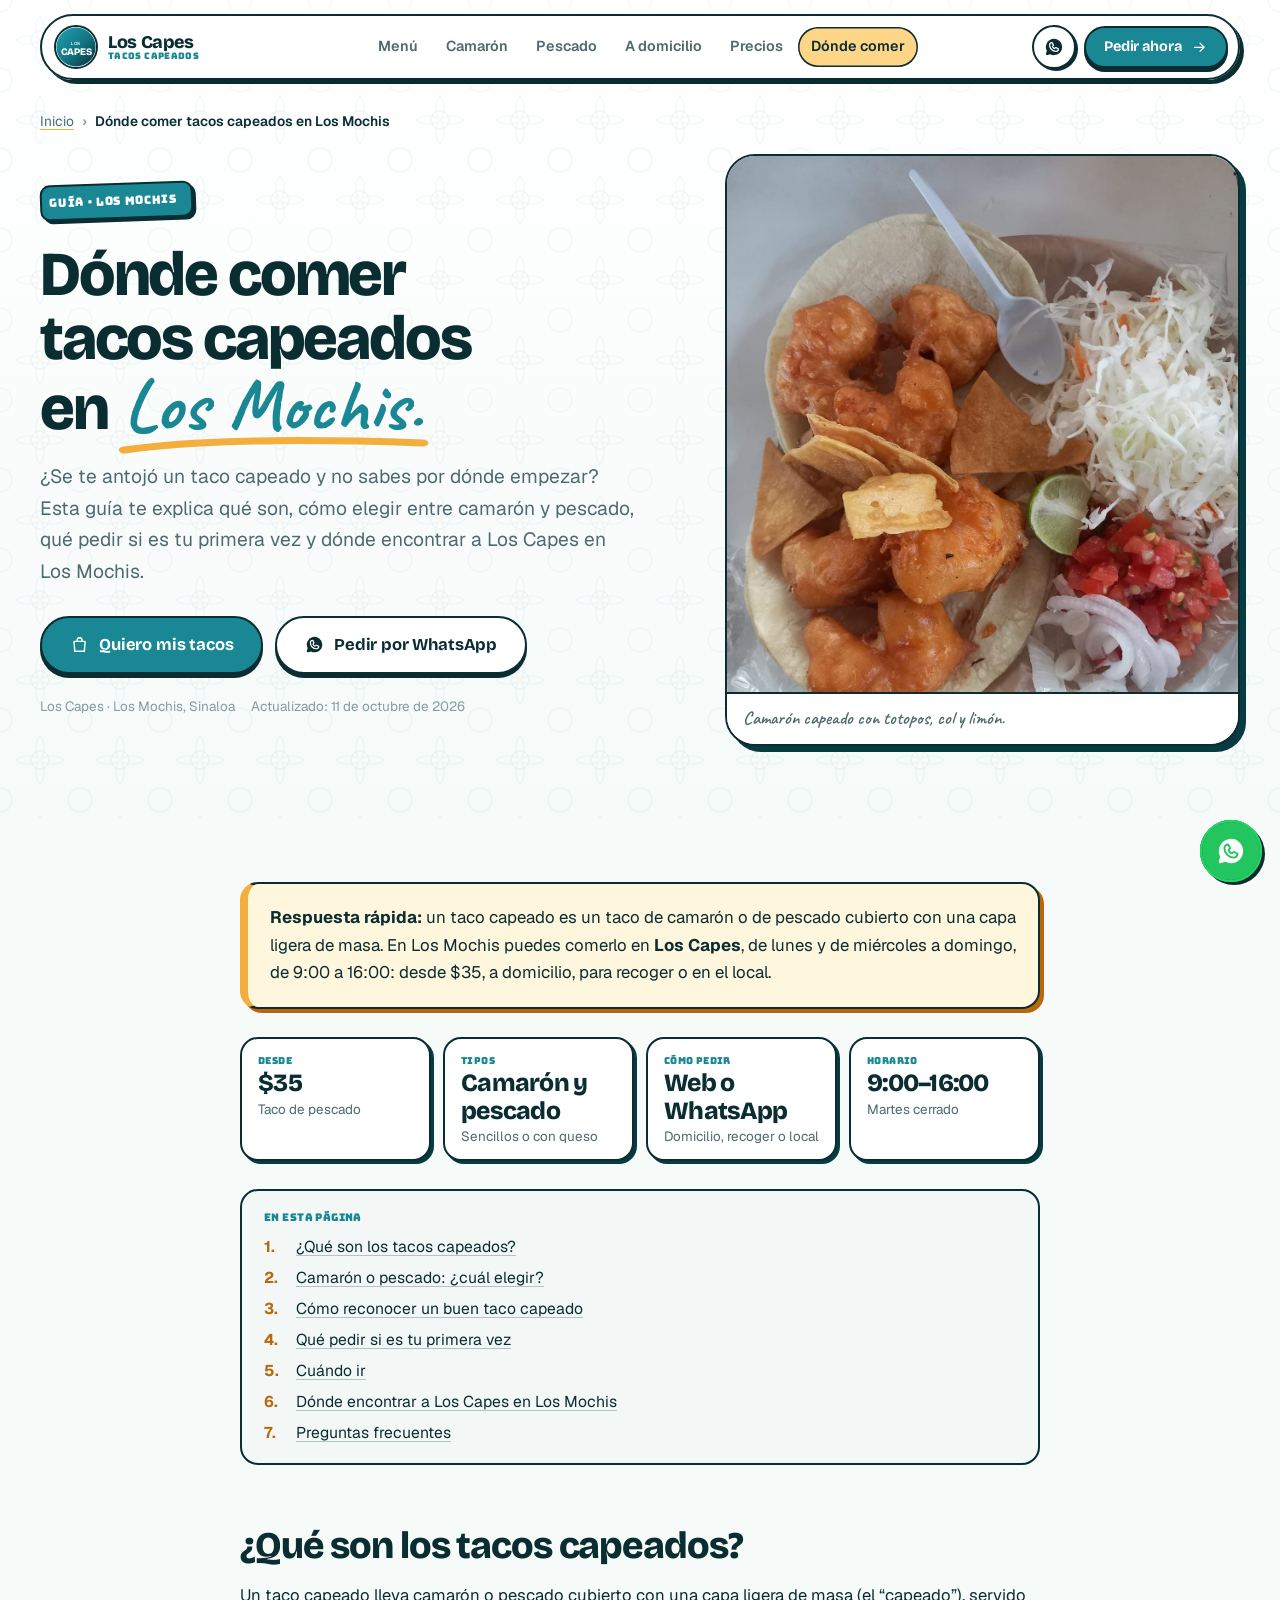
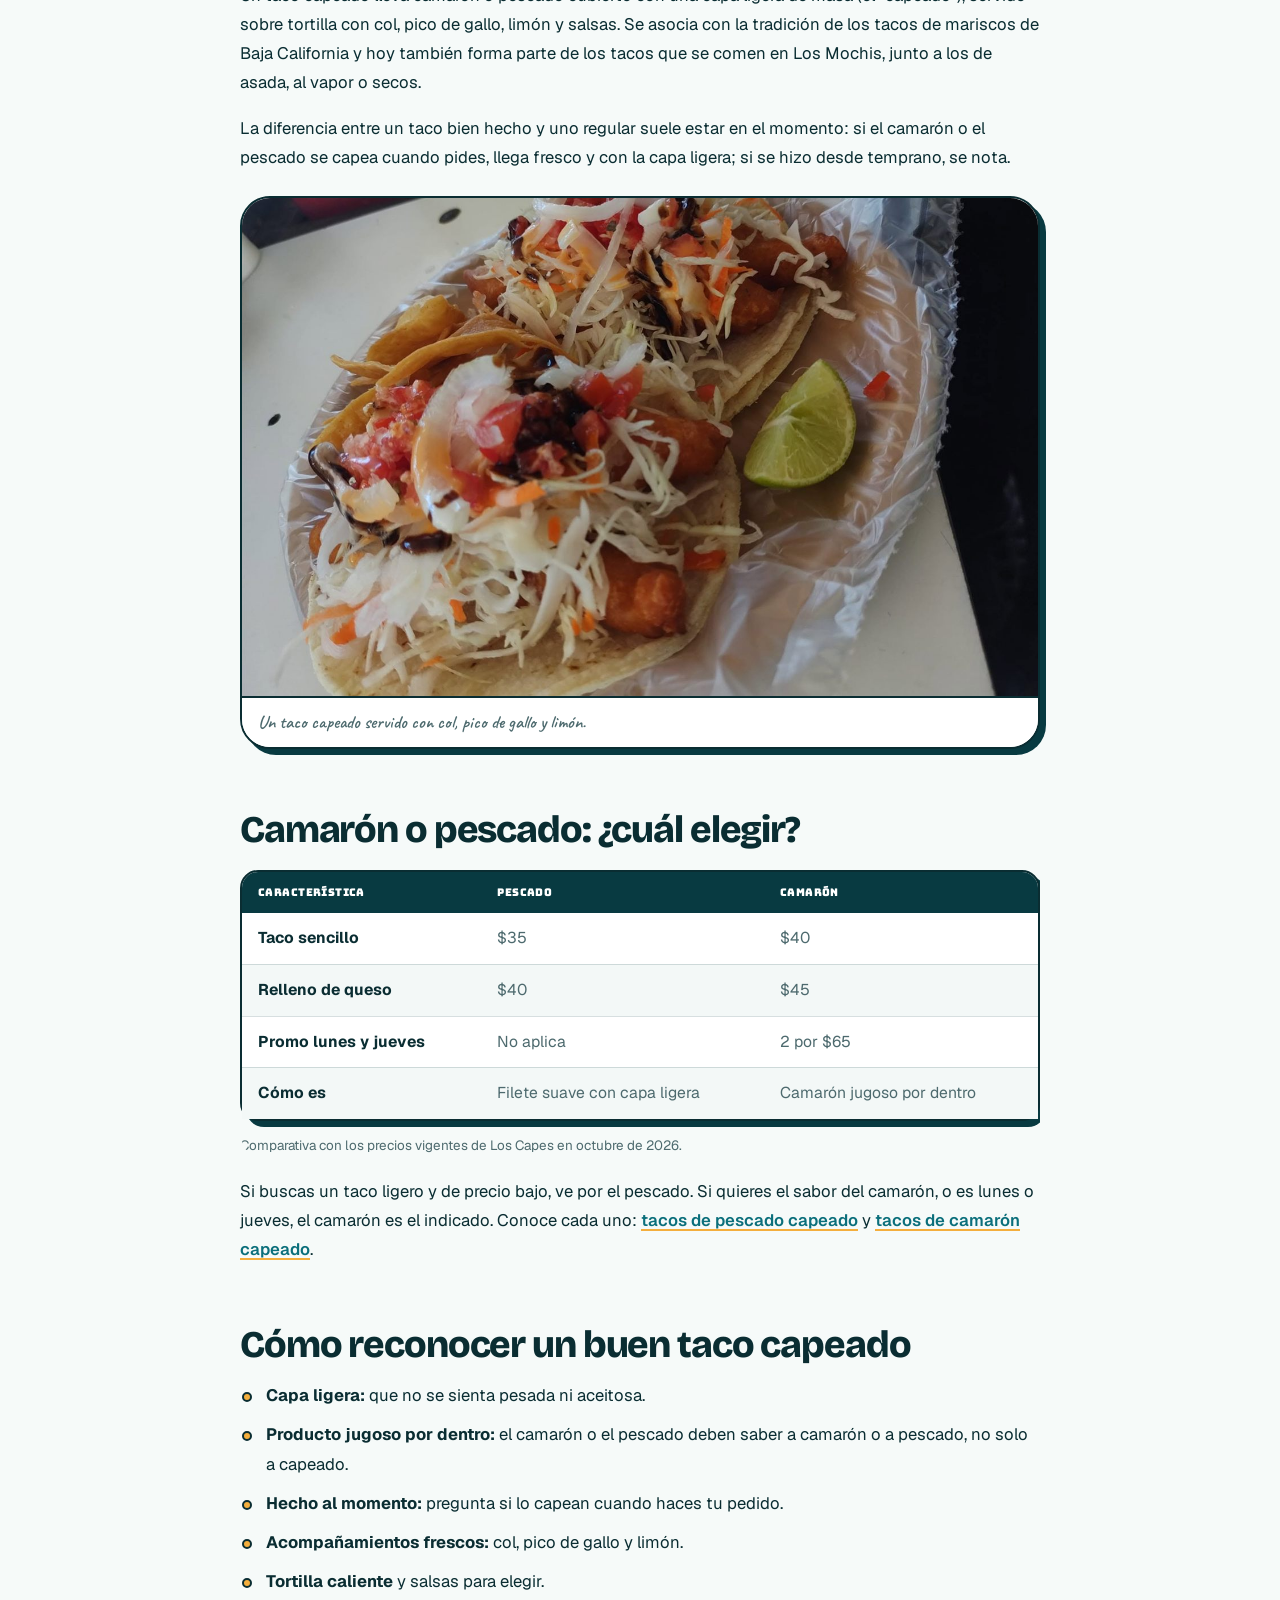
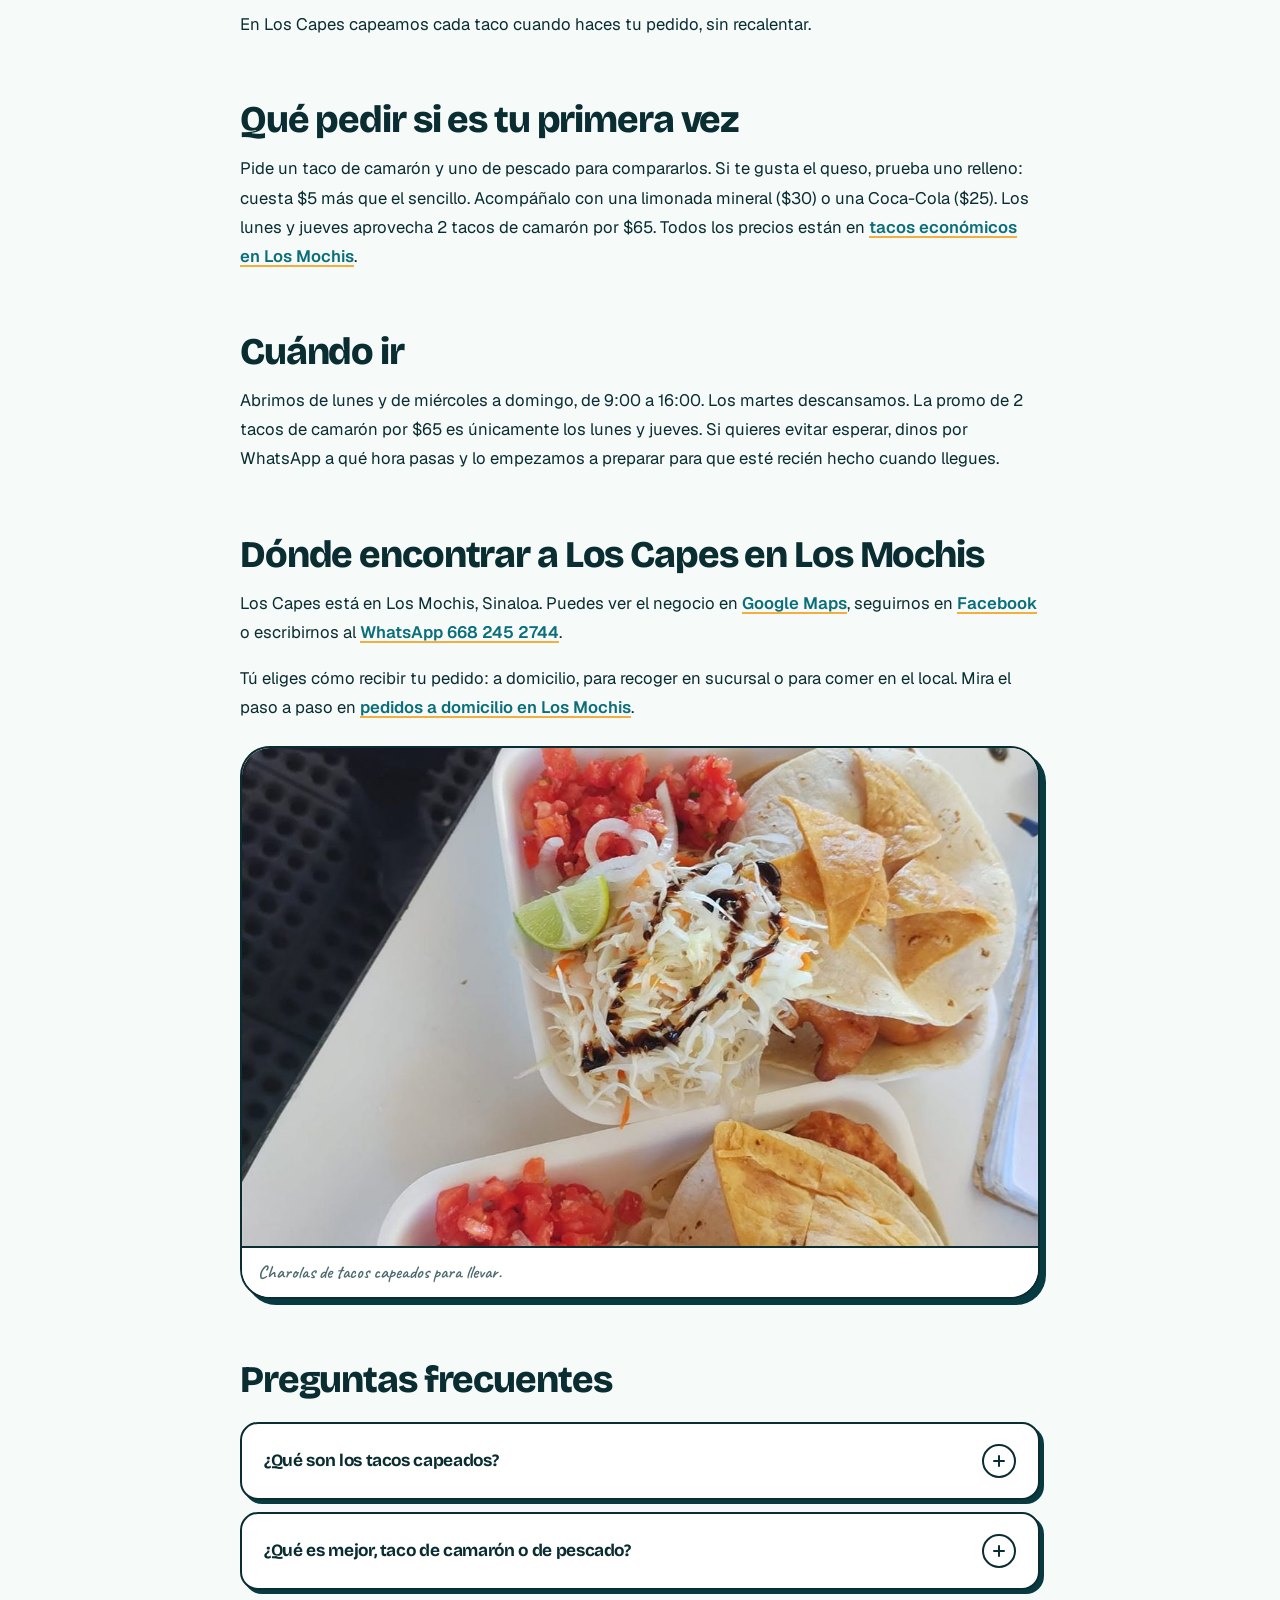
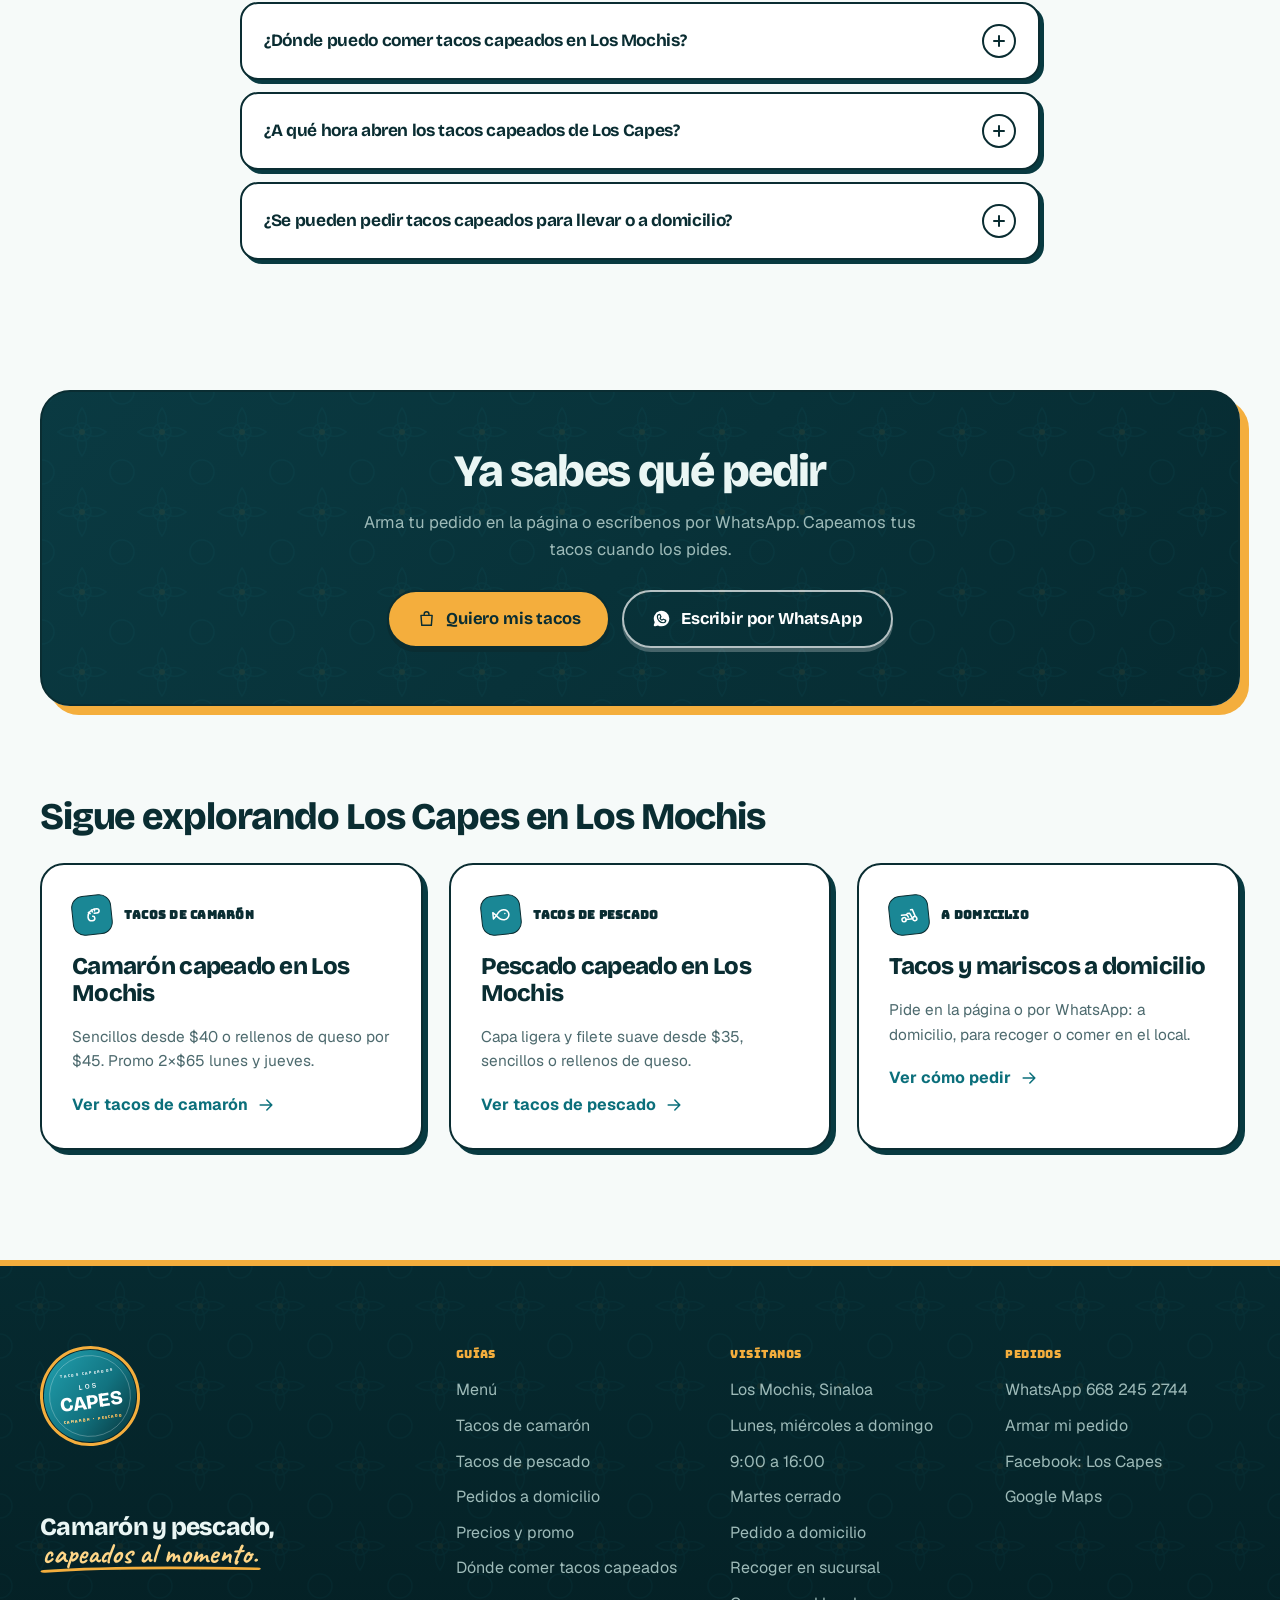
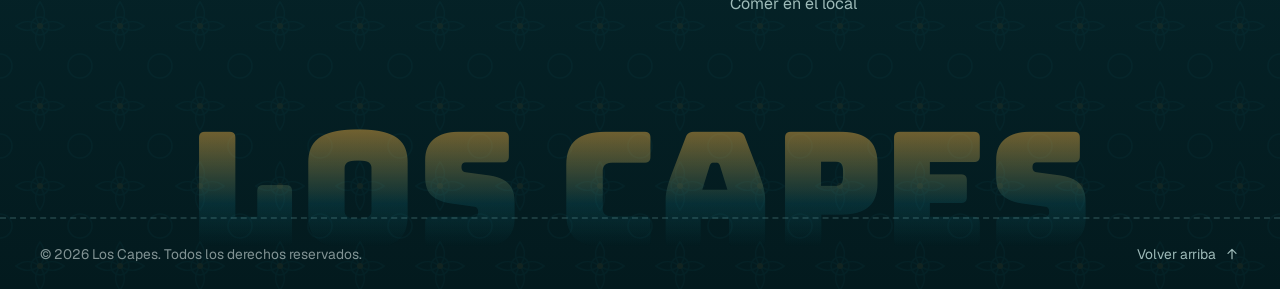
==== donde-comer-tacos-capeados-los-mochis/index.html @ 1fb4825d "paginas nuevas" ====
<!DOCTYPE html>
<html lang="es-MX" class="is-loaded">
<head>
  <meta charset="utf-8">
  <meta name="viewport" content="width=device-width, initial-scale=1, viewport-fit=cover">

  <!-- SEO LOCAL (Los Mochis, Sinaloa). Página de apoyo para posicionamiento indirecto.
       Dominio oficial: https://www.loscapes.com. Si cambia el dominio, actualiza canonical, og:url,
       og:image, el JSON-LD, robots.txt y sitemap.xml. -->
  <title>Dónde Comer Tacos Capeados en Los Mochis | Los Capes</title>
  <meta name="description" content="Guía para comer tacos capeados en Los Mochis: qué son, camarón o pescado, qué pedir, horarios y precios en Los Capes. Pide por WhatsApp o en la página.">
  <meta name="keywords" content="dónde comer tacos capeados en los mochis, qué son los tacos capeados, tacos capeados los mochis, qué comer en los mochis, dónde comer en los mochis, tacos de mariscos los mochis, mariscos los mochis, camarón o pescado tacos, tacos de camarón y pescado, Los Capes">
  <meta name="author" content="Los Capes">
  <meta name="robots" content="index, follow, max-image-preview:large, max-snippet:-1, max-video-preview:-1">
  <link rel="canonical" href="https://www.loscapes.com/donde-comer-tacos-capeados-los-mochis/">
  <link rel="alternate" hreflang="es-MX" href="https://www.loscapes.com/donde-comer-tacos-capeados-los-mochis/">
  <link rel="alternate" hreflang="x-default" href="https://www.loscapes.com/donde-comer-tacos-capeados-los-mochis/">

  <meta name="geo.region" content="MX-SIN">
  <meta name="geo.placename" content="Los Mochis, Sinaloa">

  <meta name="color-scheme" content="light">
  <meta name="theme-color" content="#FFF8EC">

  <meta property="og:type" content="article">
  <meta property="og:locale" content="es_MX">
  <meta property="og:site_name" content="Los Capes">
  <meta property="og:title" content="Dónde Comer Tacos Capeados en Los Mochis | Los Capes">
  <meta property="og:description" content="Guía para comer tacos capeados en Los Mochis: qué son, camarón o pescado, qué pedir, horarios y precios en Los Capes. Pide por WhatsApp o en la página.">
  <meta property="og:url" content="https://www.loscapes.com/donde-comer-tacos-capeados-los-mochis/">
  <meta property="og:image" content="https://www.loscapes.com/img/negocio/og-guia.jpg">
  <meta property="og:image:type" content="image/jpeg">
  <meta property="og:image:width" content="1200">
  <meta property="og:image:height" content="630">
  <meta property="og:image:alt" content="Camarón capeado sobre tortilla con totopos y col: guía de tacos capeados en Los Mochis">
  <meta property="article:published_time" content="2026-10-11">
  <meta property="article:modified_time" content="2026-10-11">
  <meta property="article:author" content="Los Capes">
  <meta name="twitter:card" content="summary_large_image">
  <meta name="twitter:title" content="Dónde Comer Tacos Capeados en Los Mochis | Los Capes">
  <meta name="twitter:description" content="Guía para comer tacos capeados en Los Mochis: qué son, camarón o pescado, qué pedir, horarios y precios en Los Capes. Pide por WhatsApp o en la página.">
  <meta name="twitter:image" content="https://www.loscapes.com/img/negocio/og-guia.jpg">
  <meta name="twitter:image:alt" content="Camarón capeado sobre tortilla con totopos y col: guía de tacos capeados en Los Mochis">

  <link rel="icon" type="image/svg+xml" href="/img/favicon.svg">
  <link rel="icon" type="image/png" sizes="96x96" href="/img/favicon.png">
  <link rel="apple-touch-icon" sizes="180x180" href="/img/apple-touch-icon.png">

  <link rel="preconnect" href="https://fonts.googleapis.com">
  <link rel="preconnect" href="https://fonts.gstatic.com" crossorigin>
  <link rel="preload" as="style" href="https://fonts.googleapis.com/css2?family=Bungee&family=Caveat:wght@600;700&display=swap" onload="this.onload=null;this.rel='stylesheet'">
  <noscript><link rel="stylesheet" href="https://fonts.googleapis.com/css2?family=Bungee&family=Caveat:wght@600;700&display=swap"></noscript>
  <link rel="preload" href="/fonts/bricolage-grotesque-latin.woff2" as="font" type="font/woff2" crossorigin>
  <link rel="preload" href="/fonts/geist-latin.woff2" as="font" type="font/woff2" crossorigin>

  <link rel="stylesheet" href="/css/styles.css">
  <link rel="stylesheet" href="/css/pages.css">
  <script src="/js/pages.js" defer></script>

  <script type="application/ld+json">
  {
    "@context": "https://schema.org",
    "@type": "BreadcrumbList",
    "@id": "https://www.loscapes.com/donde-comer-tacos-capeados-los-mochis/#breadcrumb",
    "itemListElement": [
      {
        "@type": "ListItem",
        "position": 1,
        "name": "Inicio",
        "item": "https://www.loscapes.com/"
      },
      {
        "@type": "ListItem",
        "position": 2,
        "name": "Dónde comer tacos capeados en Los Mochis",
        "item": "https://www.loscapes.com/donde-comer-tacos-capeados-los-mochis/"
      }
    ]
  }
  </script>
  <script type="application/ld+json">
  {
    "@context": "https://schema.org",
    "@type": "BlogPosting",
    "@id": "https://www.loscapes.com/donde-comer-tacos-capeados-los-mochis/#article",
    "mainEntityOfPage": {
      "@type": "WebPage",
      "@id": "https://www.loscapes.com/donde-comer-tacos-capeados-los-mochis/"
    },
    "headline": "Dónde comer tacos capeados en Los Mochis",
    "description": "Guía para comer tacos capeados en Los Mochis: qué son, camarón o pescado, qué pedir, horarios y precios en Los Capes. Pide por WhatsApp o en la página.",
    "image": [
      "https://www.loscapes.com/img/negocio/og-guia.jpg"
    ],
    "datePublished": "2026-10-11",
    "dateModified": "2026-10-11",
    "inLanguage": "es-MX",
    "author": {
      "@type": "Organization",
      "name": "Los Capes",
      "url": "https://www.loscapes.com/"
    },
    "publisher": {
      "@type": "Organization",
      "name": "Los Capes",
      "logo": {
        "@type": "ImageObject",
        "url": "https://www.loscapes.com/img/logo-loscapes-512.png"
      }
    },
    "about": {
      "@id": "https://www.loscapes.com/#restaurant"
    }
  }
  </script>
  <script type="application/ld+json">
  {
    "@context": "https://schema.org",
    "@type": "FAQPage",
    "mainEntity": [
      {
        "@type": "Question",
        "name": "¿Qué son los tacos capeados?",
        "acceptedAnswer": {
          "@type": "Answer",
          "text": "Son tacos de camarón o de pescado cubiertos con una capa ligera de masa, servidos sobre tortilla con col, pico de gallo y limón."
        }
      },
      {
        "@type": "Question",
        "name": "¿Qué es mejor, taco de camarón o de pescado?",
        "acceptedAnswer": {
          "@type": "Answer",
          "text": "Depende del gusto. El de pescado es más económico ($35) y tiene capa ligera; el de camarón ($40) es jugoso por dentro y tiene promo de 2 por $65 los lunes y jueves."
        }
      },
      {
        "@type": "Question",
        "name": "¿Dónde puedo comer tacos capeados en Los Mochis?",
        "acceptedAnswer": {
          "@type": "Answer",
          "text": "En Los Capes, en Los Mochis, Sinaloa. Puedes pedir a domicilio, recoger en sucursal o comer en el local."
        }
      },
      {
        "@type": "Question",
        "name": "¿A qué hora abren los tacos capeados de Los Capes?",
        "acceptedAnswer": {
          "@type": "Answer",
          "text": "Abrimos de lunes y de miércoles a domingo, de 9:00 a 16:00. Los martes cerramos."
        }
      },
      {
        "@type": "Question",
        "name": "¿Se pueden pedir tacos capeados para llevar o a domicilio?",
        "acceptedAnswer": {
          "@type": "Answer",
          "text": "Sí. Al hacer tu pedido eliges domicilio, recoger en sucursal o comer en el local. Para domicilio te confirmamos por WhatsApp el costo de envío y el tiempo de entrega."
        }
      }
    ]
  }
  </script>
</head>
<body id="top" class="page">
  <!-- Sprite: logotipo e iconos usados en esta página -->
  <svg xmlns="http://www.w3.org/2000/svg" width="0" height="0" style="position:absolute" aria-hidden="true" focusable="false">
    <defs>
      <linearGradient id="g-brand" x1="0" y1="0" x2="1" y2="1">
        <stop offset="0" stop-color="#22A3B2"/>
        <stop offset=".55" stop-color="#127380"/>
        <stop offset="1" stop-color="#062F35"/>
      </linearGradient>
      <linearGradient id="g-gold" x1="0" y1="0" x2="1" y2="1">
        <stop offset="0" stop-color="#FFE3A3"/>
        <stop offset="1" stop-color="#F0A93A"/>
      </linearGradient>
    </defs>
    <symbol id="logo-mono" viewBox="0 0 200 200">
      <circle cx="100" cy="100" r="98" fill="url(#g-brand)"/>
      <text x="100" y="90" text-anchor="middle" style="font-family:'Bricolage Grotesque',sans-serif" font-weight="600" font-size="24" letter-spacing="4" fill="#fff" fill-opacity=".9">LOS</text>
      <text x="100" y="140" text-anchor="middle" style="font-family:'Bricolage Grotesque',sans-serif" font-weight="800" font-size="50" letter-spacing="-1" fill="#fff">CAPES</text>
    </symbol>
    <symbol id="logo-badge" viewBox="0 0 200 200">
      <circle cx="100" cy="100" r="98" fill="url(#g-brand)"/>
      <circle cx="100" cy="100" r="86" fill="none" stroke="#fff" stroke-opacity=".35" stroke-width="1.5"/>
      <text x="100" y="54" text-anchor="middle" style="font-family:Bungee,sans-serif" font-weight="500" font-size="8" letter-spacing="3" fill="#fff" fill-opacity=".75">TACOS CAPEADOS</text>
      <text x="100" y="84" text-anchor="middle" style="font-family:'Bricolage Grotesque',sans-serif" font-weight="600" font-size="15" letter-spacing="4" fill="#fff" fill-opacity=".92">LOS</text>
      <text x="100" y="126" text-anchor="middle" style="font-family:'Bricolage Grotesque',sans-serif" font-weight="800" font-size="42" letter-spacing="-.5" fill="#fff">CAPES</text>
      <text x="100" y="152" text-anchor="middle" style="font-family:Bungee,sans-serif" font-weight="500" font-size="8" letter-spacing="2.4" fill="url(#g-gold)">CAMARÓN · PESCADO</text>
    </symbol>
    <symbol id="i-whatsapp" viewBox="0 0 256 256"><path fill="currentColor" stroke="none" d="M152.58,145.23l23,11.48A24,24,0,0,1,152,176a72.08,72.08,0,0,1-72-72A24,24,0,0,1,99.29,80.46l11.48,23L101,118a8,8,0,0,0-.73,7.51,56.47,56.47,0,0,0,30.15,30.15A8,8,0,0,0,138,155ZM232,128A104,104,0,0,1,79.12,219.82L45.07,231.17a16,16,0,0,1-20.24-20.24l11.35-34.05A104,104,0,1,1,232,128Zm-40,24a8,8,0,0,0-4.42-7.16l-32-16a8,8,0,0,0-8,.5l-14.69,9.8a40.55,40.55,0,0,1-16-16l9.8-14.69a8,8,0,0,0,.5-8l-16-32A8,8,0,0,0,104,64a40,40,0,0,0-40,40,88.1,88.1,0,0,0,88,88A40,40,0,0,0,192,152Z"/></symbol>
    <symbol id="i-arrow-right" viewBox="0 0 24 24"><path d="M5 12h14M13 6l6 6-6 6"/></symbol>
    <symbol id="i-bag" viewBox="0 0 24 24"><path d="M5 8h14l-1 12.5H6L5 8Z"/><path d="M9 8V6.5a3 3 0 0 1 6 0V8"/></symbol>
    <symbol id="i-shrimp" viewBox="0 0 24 24"><path d="M18 5C11.5 5 7 8.6 7 14c0 3 2 5 4.6 5 2 0 3.4-1.3 3.4-3 0-1.4-1-2.4-2.4-2.4"/><path d="M18 5c1.7 0 3 1.1 3 2.6S19.7 10.2 18 10.2h-3.2"/><path d="M10 10.2 8 8.4M12.8 8.4l-.9-2.4M15.6 7.4l-.2-2.4"/></symbol>
    <symbol id="i-fish" viewBox="0 0 24 24"><path d="M6.5 12c2.5-4 6-6 9-6 3.5 0 6 3 6 6s-2.5 6-6 6c-3 0-6.5-2-9-6Zm0 0L2.5 8.2v7.6L6.5 12Z"/><path d="M16.8 10.6h.01"/></symbol>
    <symbol id="i-moto" viewBox="0 0 24 24"><circle cx="5.5" cy="17" r="2.5"/><circle cx="18.5" cy="17" r="2.5"/><path d="M8 17h8l-3-7h-3"/><path d="M14.5 6h2.2l2.6 8.4"/><path d="M3 11.5h6.5l1.5 3"/></symbol>
    <symbol id="i-arrow-up" viewBox="0 0 24 24"><path d="M12 19V5M6 11l6-6 6 6"/></symbol>
  </svg>

  <a class="skip" href="#contenido">Saltar al contenido</a>

  <header class="header pg-header is-scrolled" id="header">
    <div class="header__bar">
      <button class="burger" id="burger" type="button" aria-expanded="false" aria-controls="mobile-menu" aria-label="Abrir menú">
        <span></span><span></span>
      </button>

      <a class="brand" href="/" aria-label="Los Capes, ir al inicio">
        <svg class="brand__mark" aria-hidden="true" focusable="false"><use href="#logo-mono"/></svg>
        <span class="brand__text">
          <span class="brand__name">Los Capes</span>
          <span class="brand__tag">Tacos capeados</span>
        </span>
      </a>

      <nav class="nav" aria-label="Principal">
        <ul class="nav__list">
            <li><a class="nav__link" href="/#menu">Menú</a></li>
            <li><a class="nav__link" href="/tacos-de-camaron-los-mochis/">Camarón</a></li>
            <li><a class="nav__link" href="/tacos-de-pescado-los-mochis/">Pescado</a></li>
            <li><a class="nav__link" href="/pedidos-a-domicilio-los-mochis/">A domicilio</a></li>
            <li><a class="nav__link" href="/tacos-economicos-los-mochis/">Precios</a></li>
            <li><a class="nav__link" aria-current="page" href="/donde-comer-tacos-capeados-los-mochis/">Dónde comer</a></li>
        </ul>
      </nav>

      <div class="header__actions">
        <a class="cart-btn" href="https://wa.me/526682452744?text=Hola%20Los%20Capes%2C%20quiero%20hacer%20un%20pedido." target="_blank" rel="noopener noreferrer" aria-label="Pedir por WhatsApp"><svg class="i" aria-hidden="true" focusable="false"><use href="#i-whatsapp"/></svg></a>
        <a class="btn btn--primary btn--sm header__cta" href="/#menu">
          <span class="btn__label">Pedir ahora</span>
          <svg class="i" aria-hidden="true" focusable="false"><use href="#i-arrow-right"/></svg>
        </a>
      </div>
    </div>
  </header>

  <div class="mobile-menu" id="mobile-menu" inert>
    <div class="mobile-menu__bg" aria-hidden="true"></div>
    <nav class="mobile-menu__nav" aria-label="Menú móvil">
      <ol class="mobile-menu__list">
        <li><a href="/#menu"><span class="mobile-menu__num">01</span>Menú</a></li>
        <li><a href="/tacos-de-camaron-los-mochis/"><span class="mobile-menu__num">02</span>Tacos de camarón</a></li>
        <li><a href="/tacos-de-pescado-los-mochis/"><span class="mobile-menu__num">03</span>Tacos de pescado</a></li>
        <li><a href="/pedidos-a-domicilio-los-mochis/"><span class="mobile-menu__num">04</span>A domicilio</a></li>
        <li><a href="/tacos-economicos-los-mochis/"><span class="mobile-menu__num">05</span>Precios y promo</a></li>
        <li><a href="/donde-comer-tacos-capeados-los-mochis/"><span class="mobile-menu__num">06</span>Dónde comer</a></li>
      </ol>
    </nav>
    <div class="mobile-menu__foot">
      <a class="btn btn--primary btn--block" href="/#menu">
        <svg class="i" aria-hidden="true" focusable="false"><use href="#i-bag"/></svg>
        <span class="btn__label">Quiero hacer mi pedido</span>
      </a>
    </div>
  </div>

  <main id="contenido">
    <article>
      <header class="pg-hero">
        <div class="container">
          <nav class="crumbs" aria-label="Ruta de navegación">
            <ol>
              <li><a href="/">Inicio</a></li>
              <li aria-current="page">Dónde comer tacos capeados en Los Mochis</li>
            </ol>
          </nav>

          <div class="pg-hero__grid">
            <div class="pg-hero__copy">
              <p class="eyebrow">Guía · Los Mochis</p>
              <h1 class="sec-title pg-title">Dónde comer tacos capeados en <em>Los Mochis.</em></h1>
              <p class="pg-lead">¿Se te antojó un taco capeado y no sabes por dónde empezar? Esta guía te explica qué son, cómo elegir entre camarón y pescado, qué pedir si es tu primera vez y dónde encontrar a Los Capes en Los Mochis.</p>
              <div class="pg-actions">
                <a class="btn btn--primary btn--lg" href="/#menu">
                  <svg class="i" aria-hidden="true" focusable="false"><use href="#i-bag"/></svg>
                  <span class="btn__label">Quiero mis tacos</span>
                </a>
                <a class="btn btn--glass btn--lg" href="https://wa.me/526682452744?text=Hola%20Los%20Capes%2C%20quiero%20hacer%20un%20pedido." target="_blank" rel="noopener noreferrer">
                  <svg class="i" aria-hidden="true" focusable="false"><use href="#i-whatsapp"/></svg>
                  <span class="btn__label">Pedir por WhatsApp</span>
                </a>
              </div>
              <p class="pg-meta"><span>Los Capes · Los Mochis, Sinaloa</span><span>Actualizado: <time datetime="2026-10-11">11 de octubre de 2026</time></span></p>
            </div>

            <figure class="pg-figure">
              <img src="/img/negocio/camaron-plato.jpg" width="1200" height="1398" fetchpriority="high" decoding="async" alt="Camarón capeado sobre tortilla con totopos, col, pico de gallo y limón: tacos capeados en Los Mochis">
              <figcaption>Camarón capeado con totopos, col y limón.</figcaption>
            </figure>
          </div>
        </div>
      </header>

      <div class="pg-body">
        <div class="container">
          <div class="pg-wrap">
            <aside class="pg-answer" aria-label="Respuesta rápida">
              <p><strong>Respuesta rápida:</strong> un taco capeado es un taco de camarón o de pescado cubierto con una capa ligera de masa. En Los Mochis puedes comerlo en <strong>Los Capes</strong>, de lunes y de miércoles a domingo, de 9:00 a 16:00: desde $35, a domicilio, para recoger o en el local.</p>
            </aside>

            <ul class="facts">
              <li class="fact"><span class="fact__k">Desde</span><strong class="fact__v">$35</strong><span class="fact__s">Taco de pescado</span></li>
              <li class="fact"><span class="fact__k">Tipos</span><strong class="fact__v">Camarón y pescado</strong><span class="fact__s">Sencillos o con queso</span></li>
              <li class="fact"><span class="fact__k">Cómo pedir</span><strong class="fact__v">Web o WhatsApp</strong><span class="fact__s">Domicilio, recoger o local</span></li>
              <li class="fact"><span class="fact__k">Horario</span><strong class="fact__v">9:00–16:00</strong><span class="fact__s">Martes cerrado</span></li>
            </ul>

            <nav class="toc" aria-label="En esta página">
              <p class="toc__title">En esta página</p>
              <ol>
                <li><a href="#que-son">¿Qué son los tacos capeados?</a></li>
                <li><a href="#camaron-o-pescado">Camarón o pescado: ¿cuál elegir?</a></li>
                <li><a href="#que-buscar">Cómo reconocer un buen taco capeado</a></li>
                <li><a href="#primera-vez">Qué pedir si es tu primera vez</a></li>
                <li><a href="#cuando-ir">Cuándo ir</a></li>
                <li><a href="#donde">Dónde encontrar a Los Capes en Los Mochis</a></li>
                <li><a href="#preguntas">Preguntas frecuentes</a></li>
              </ol>
            </nav>

            <div class="prose">
              <section id="que-son">
      <h2>¿Qué son los tacos capeados?</h2>
      <p>Un taco capeado lleva camarón o pescado cubierto con una capa ligera de masa (el “capeado”), servido sobre tortilla con col, pico de gallo, limón y salsas. Se asocia con la tradición de los tacos de mariscos de Baja California y hoy también forma parte de los tacos que se comen en Los Mochis, junto a los de asada, al vapor o secos.</p>
      <p>La diferencia entre un taco bien hecho y uno regular suele estar en el momento: si el camarón o el pescado se capea cuando pides, llega fresco y con la capa ligera; si se hizo desde temprano, se nota.</p>
      <figure class="pg-figure">
        <img src="/img/negocio/tacos-pescado.jpg" width="1400" height="1024" loading="lazy" decoding="async" alt="Dos tacos de pescado capeado con col, pico de gallo, aderezo y limón: así se ve un taco capeado en Los Mochis">
        <figcaption>Un taco capeado servido con col, pico de gallo y limón.</figcaption>
      </figure>
    </section>

    <section id="camaron-o-pescado">
      <h2>Camarón o pescado: ¿cuál elegir?</h2>
      <div class="table-wrap">
        <table class="pg-table">
          <caption>Comparativa con los precios vigentes de Los Capes en octubre de 2026.</caption>
          <thead><tr><th scope="col">Característica</th><th scope="col">Pescado</th><th scope="col">Camarón</th></tr></thead>
          <tbody>
          <tr><th scope="row">Taco sencillo</th><td>$35</td><td>$40</td></tr>
          <tr><th scope="row">Relleno de queso</th><td>$40</td><td>$45</td></tr>
          <tr><th scope="row">Promo lunes y jueves</th><td>No aplica</td><td>2 por $65</td></tr>
          <tr><th scope="row">Cómo es</th><td>Filete suave con capa ligera</td><td>Camarón jugoso por dentro</td></tr>
          </tbody>
        </table>
      </div>
      <p>Si buscas un taco ligero y de precio bajo, ve por el pescado. Si quieres el sabor del camarón, o es lunes o jueves, el camarón es el indicado. Conoce cada uno: <a href="/tacos-de-pescado-los-mochis/">tacos de pescado capeado</a> y <a href="/tacos-de-camaron-los-mochis/">tacos de camarón capeado</a>.</p>
    </section>

    <section id="que-buscar">
      <h2>Cómo reconocer un buen taco capeado</h2>
      <ul class="checks">
        <li><strong>Capa ligera:</strong> que no se sienta pesada ni aceitosa.</li>
        <li><strong>Producto jugoso por dentro:</strong> el camarón o el pescado deben saber a camarón o a pescado, no solo a capeado.</li>
        <li><strong>Hecho al momento:</strong> pregunta si lo capean cuando haces tu pedido.</li>
        <li><strong>Acompañamientos frescos:</strong> col, pico de gallo y limón.</li>
        <li><strong>Tortilla caliente</strong> y salsas para elegir.</li>
      </ul>
      <p>En Los Capes capeamos cada taco cuando haces tu pedido, sin recalentar.</p>
    </section>

    <section id="primera-vez">
      <h2>Qué pedir si es tu primera vez</h2>
      <p>Pide un taco de camarón y uno de pescado para compararlos. Si te gusta el queso, prueba uno relleno: cuesta $5 más que el sencillo. Acompáñalo con una limonada mineral ($30) o una Coca-Cola ($25). Los lunes y jueves aprovecha 2 tacos de camarón por $65. Todos los precios están en <a href="/tacos-economicos-los-mochis/">tacos económicos en Los Mochis</a>.</p>
    </section>

    <section id="cuando-ir">
      <h2>Cuándo ir</h2>
      <p>Abrimos de lunes y de miércoles a domingo, de 9:00 a 16:00. Los martes descansamos. La promo de 2 tacos de camarón por $65 es únicamente los lunes y jueves. Si quieres evitar esperar, dinos por WhatsApp a qué hora pasas y lo empezamos a preparar para que esté recién hecho cuando llegues.</p>
    </section>

    <section id="donde">
      <h2>Dónde encontrar a Los Capes en Los Mochis</h2>
      <p>Los Capes está en Los Mochis, Sinaloa. Puedes ver el negocio en <a href="https://maps.app.goo.gl/PNVK8VNBF23V8NiV8" target="_blank" rel="noopener noreferrer">Google Maps</a>, seguirnos en <a href="https://www.facebook.com/p/los-capes-61551611623002/" target="_blank" rel="noopener noreferrer">Facebook</a> o escribirnos al <a href="https://wa.me/526682452744?text=Hola%20Los%20Capes%2C%20quiero%20hacer%20un%20pedido." target="_blank" rel="noopener noreferrer">WhatsApp 668 245 2744</a>.</p>
      <p>Tú eliges cómo recibir tu pedido: a domicilio, para recoger en sucursal o para comer en el local. Mira el paso a paso en <a href="/pedidos-a-domicilio-los-mochis/">pedidos a domicilio en Los Mochis</a>.</p>
      <figure class="pg-figure">
        <img src="/img/negocio/charolas-para-llevar.jpg" width="1085" height="1600" loading="lazy" decoding="async" alt="Tres charolas de tacos capeados con col, pico de gallo y limón, listas para llevar en Los Mochis">
        <figcaption>Charolas de tacos capeados para llevar.</figcaption>
      </figure>
    </section>

              <section id="preguntas">
                <h2>Preguntas frecuentes</h2>
                <div class="faq__list">
                  <details class="faq__item" name="faq">
                    <summary><span>¿Qué son los tacos capeados?</span><span class="faq__icon" aria-hidden="true"></span></summary>
                    <div class="faq__answer"><p>Son tacos de camarón o de pescado cubiertos con una capa ligera de masa, servidos sobre tortilla con col, pico de gallo y limón.</p></div>
                  </details>
                  <details class="faq__item" name="faq">
                    <summary><span>¿Qué es mejor, taco de camarón o de pescado?</span><span class="faq__icon" aria-hidden="true"></span></summary>
                    <div class="faq__answer"><p>Depende del gusto. El de pescado es más económico ($35) y tiene capa ligera; el de camarón ($40) es jugoso por dentro y tiene promo de 2 por $65 los lunes y jueves.</p></div>
                  </details>
                  <details class="faq__item" name="faq">
                    <summary><span>¿Dónde puedo comer tacos capeados en Los Mochis?</span><span class="faq__icon" aria-hidden="true"></span></summary>
                    <div class="faq__answer"><p>En Los Capes, en Los Mochis, Sinaloa. Puedes pedir a domicilio, recoger en sucursal o comer en el local.</p></div>
                  </details>
                  <details class="faq__item" name="faq">
                    <summary><span>¿A qué hora abren los tacos capeados de Los Capes?</span><span class="faq__icon" aria-hidden="true"></span></summary>
                    <div class="faq__answer"><p>Abrimos de lunes y de miércoles a domingo, de 9:00 a 16:00. Los martes cerramos.</p></div>
                  </details>
                  <details class="faq__item" name="faq">
                    <summary><span>¿Se pueden pedir tacos capeados para llevar o a domicilio?</span><span class="faq__icon" aria-hidden="true"></span></summary>
                    <div class="faq__answer"><p>Sí. Al hacer tu pedido eliges domicilio, recoger en sucursal o comer en el local. Para domicilio te confirmamos por WhatsApp el costo de envío y el tiempo de entrega.</p></div>
                  </details>
                </div>
              </section>
            </div>
          </div>
        </div>
      </div>

      <section class="pg-cta" aria-labelledby="cta-title">
        <div class="container">
          <div class="pg-cta__box">
            <h2 class="pg-cta__title" id="cta-title">Ya sabes qué pedir</h2>
            <p class="pg-cta__text">Arma tu pedido en la página o escríbenos por WhatsApp. Capeamos tus tacos cuando los pides.</p>
            <div class="pg-actions pg-actions--center">
              <a class="btn btn--gold btn--lg" href="/#menu">
                <svg class="i" aria-hidden="true" focusable="false"><use href="#i-bag"/></svg>
                <span class="btn__label">Quiero mis tacos</span>
              </a>
              <a class="btn btn--outline-light btn--lg" href="https://wa.me/526682452744?text=Hola%20Los%20Capes%2C%20quiero%20hacer%20un%20pedido." target="_blank" rel="noopener noreferrer">
                <svg class="i" aria-hidden="true" focusable="false"><use href="#i-whatsapp"/></svg>
                <span class="btn__label">Escribir por WhatsApp</span>
              </a>
            </div>
          </div>
        </div>
      </section>

      <section class="pg-related" aria-labelledby="related-title">
        <div class="container">
          <h2 class="pg-related__title" id="related-title">Sigue explorando Los Capes en Los Mochis</h2>
          <div class="service-grid">
            <article class="cell">
              <div class="cell__head">
                <span class="cell__icon"><svg class="i" aria-hidden="true" focusable="false"><use href="#i-shrimp"/></svg></span>
                <h3 class="cell__label">Tacos de camarón</h3>
              </div>
              <p class="cell__title">Camarón capeado en Los Mochis</p>
              <p class="cell__note">Sencillos desde $40 o rellenos de queso por $45. Promo 2×$65 lunes y jueves.</p>
              <a class="link-arrow" href="/tacos-de-camaron-los-mochis/">Ver tacos de camarón <svg class="i" aria-hidden="true" focusable="false"><use href="#i-arrow-right"/></svg></a>
            </article>
            <article class="cell">
              <div class="cell__head">
                <span class="cell__icon"><svg class="i" aria-hidden="true" focusable="false"><use href="#i-fish"/></svg></span>
                <h3 class="cell__label">Tacos de pescado</h3>
              </div>
              <p class="cell__title">Pescado capeado en Los Mochis</p>
              <p class="cell__note">Capa ligera y filete suave desde $35, sencillos o rellenos de queso.</p>
              <a class="link-arrow" href="/tacos-de-pescado-los-mochis/">Ver tacos de pescado <svg class="i" aria-hidden="true" focusable="false"><use href="#i-arrow-right"/></svg></a>
            </article>
            <article class="cell">
              <div class="cell__head">
                <span class="cell__icon"><svg class="i" aria-hidden="true" focusable="false"><use href="#i-moto"/></svg></span>
                <h3 class="cell__label">A domicilio</h3>
              </div>
              <p class="cell__title">Tacos y mariscos a domicilio</p>
              <p class="cell__note">Pide en la página o por WhatsApp: a domicilio, para recoger o comer en el local.</p>
              <a class="link-arrow" href="/pedidos-a-domicilio-los-mochis/">Ver cómo pedir <svg class="i" aria-hidden="true" focusable="false"><use href="#i-arrow-right"/></svg></a>
            </article>
          </div>
        </div>
      </section>
    </article>
  </main>

  <footer class="footer">
    <div class="container footer__grid">
      <div class="footer__brand">
        <svg class="footer__badge" aria-hidden="true" focusable="false"><use href="#logo-badge"/></svg>
        <p class="footer__tag">Camarón y pescado,<br><em>capeados al momento.</em></p>
      </div>

      <nav class="footer__col" aria-label="Guías de Los Capes">
        <p class="footer__title">Guías</p>
        <ul>
          <li><a href="/#menu">Menú</a></li>
          <li><a href="/tacos-de-camaron-los-mochis/">Tacos de camarón</a></li>
          <li><a href="/tacos-de-pescado-los-mochis/">Tacos de pescado</a></li>
          <li><a href="/pedidos-a-domicilio-los-mochis/">Pedidos a domicilio</a></li>
          <li><a href="/tacos-economicos-los-mochis/">Precios y promo</a></li>
          <li><a href="/donde-comer-tacos-capeados-los-mochis/">Dónde comer tacos capeados</a></li>
        </ul>
      </nav>

      <div class="footer__col">
        <p class="footer__title">Visítanos</p>
        <ul>
          <li>Los Mochis, Sinaloa</li>
          <li>Lunes, miércoles a domingo</li>
          <li>9:00 a 16:00</li>
          <li>Martes cerrado</li>
          <li>Pedido a domicilio</li><li>Recoger en sucursal</li><li>Comer en el local</li>
        </ul>
      </div>

      <div class="footer__col">
        <p class="footer__title">Pedidos</p>
        <ul>
          <li><a href="https://wa.me/526682452744" target="_blank" rel="noopener noreferrer">WhatsApp 668 245 2744</a></li>
          <li><a href="/#menu">Armar mi pedido</a></li>
          <li><a href="https://www.facebook.com/p/los-capes-61551611623002/" target="_blank" rel="noopener noreferrer">Facebook: Los Capes</a></li>
          <li><a href="https://maps.app.goo.gl/PNVK8VNBF23V8NiV8" target="_blank" rel="noopener noreferrer">Google Maps</a></li>
        </ul>
      </div>
    </div>

    <p class="footer__word" aria-hidden="true"><span>LOS CAPES</span></p>

    <div class="container footer__bottom">
      <p>&copy; <span id="year">2026</span> Los Capes. Todos los derechos reservados.</p>
      <a class="footer__top" href="#top">Volver arriba <svg class="i" aria-hidden="true" focusable="false"><use href="#i-arrow-up"/></svg></a>
    </div>
  </footer>

  <a class="fab" href="https://wa.me/526682452744?text=Hola%20Los%20Capes%2C%20quiero%20hacer%20un%20pedido." target="_blank" rel="noopener noreferrer" aria-label="Pedir por WhatsApp">
    <span class="fab__tip" aria-hidden="true">¿Se te antojó? Escríbenos</span>
    <span class="fab__ping" aria-hidden="true"></span>
    <span class="fab__ping fab__ping--2" aria-hidden="true"></span>
    <svg class="i" aria-hidden="true" focusable="false"><use href="#i-whatsapp"/></svg>
  </a>

</body>
</html>
---- css/styles.css ----
/* ==========================================================================
   Los Capes | styles.css
   Rediseño 2026 — "Taquería de mariscos, nivel app":
   base blanca y limpia con el teal y el dorado de la marca, más una capa de
   taquería callejera: rótulos pintados (Bungee), notas a plumón (Caveat),
   stickers de precio, toldo de carrito, cintas cruzadas, papel picado,
   pizarrón, comanda de papel y talavera. Sombras desplazadas y botones con
   relieve para un toque táctil y divertido sin perder lo profesional.

   Metodología: mobile first. Los estilos base son para teléfono y se
   amplían con min-width en 640px, 1024px y 1200px.

   Índice
     01. Tokens de diseño
     02. Tipografía local
     03. Reset y base
     04. Utilidades (contenedor, iconos, etiquetas, títulos, patrones)
     05. Botones, chips y estados
     06. Loader
     07. Cursor personalizado
     08. Header (centrado) y navegación
     09. Menú móvil
     10. Hero
     11. Cintas cruzadas (ticker)
     12. Menú (toldo, tacos, bebidas, stepper, combo)
     13. Promoción
     14. Proceso (scroll horizontal)
     15. Galería
     16. CTA intermedio (papel picado)
     17. Horario, pizarrón de precios, entrega y pago
     18. Opiniones
     19. Preguntas frecuentes
     20. Contacto (comanda)
     20b. Pasos y ventana de pedido
     21. Footer
     22. Panel de pedido, overlay, lightbox, toast
     23. Botones flotantes
     24. Animaciones de entrada (reveal / split)
     25. Keyframes
     26. Movimiento reducido y Lenis
   ========================================================================== */

/* --------------------------------------------------------------------------
   01. Tokens de diseño
   -------------------------------------------------------------------------- */
@property --angle {
  syntax: "<angle>";
  inherits: false;
  initial-value: 0deg;
}

:root {
  /* Superficies (base blanca) */
  --bg: #F6FAF9;
  --bg-alt: #EDF5F3;
  --surface: #FFFFFF;
  --surface-2: #F3F8F7;
  --line: rgba(8, 58, 65, .1);
  --line-2: rgba(8, 58, 65, .16);
  --line-3: rgba(8, 58, 65, .28);

  /* Texto */
  --ink: #0A2D32;
  --text: #0A2D32;
  --muted: #4D6A6E;
  --dim: #849C9F;

  /* Marca (del logotipo #1A8795 → #083A41) */
  --brand: #1A8795;
  --brand-2: #22A3B2;
  --brand-ink: #0B6F7B;
  --brand-deep: #083A41;
  --brand-tint: rgba(26, 135, 149, .09);
  --aqua: #19C3B3;

  /* Acento "capeado" */
  --gold: #F4AE3D;
  --gold-2: #FFD688;
  --gold-deep: #B8680A;
  --gold-tint: rgba(244, 174, 61, .16);

  /* Acentos de taquería (uso puntual) */
  --chile: #E2522C;
  --lime: #6BA81E;
  --wood: #9C6A3A;
  --board: #133C37;

  /* Bloques oscuros (CTA, footer) */
  --deep: #062A30;
  --deep-2: #0A3A42;
  --on-deep: #EAF6F4;
  --on-deep-muted: #9DBAB8;

  --wa: #25D366;
  --danger: #D64535;

  /* Degradados */
  --grad-brand: linear-gradient(135deg, #25ADBB 0%, #1A8795 55%, #0E6773 100%);
  --grad-gold: linear-gradient(120deg, #FFDB91 0%, #F4AE3D 55%, #EC9A22 100%);

  /* Tipografía */
  --font-display: "Bricolage Grotesque", "Geist", system-ui, sans-serif;
  --font-body: "Geist", system-ui, -apple-system, "Segoe UI", Roboto, sans-serif;
  --font-sign: "Bungee", "Bricolage Grotesque", system-ui, sans-serif;  /* rótulos */
  --font-hand: "Caveat", "Bradley Hand", "Comic Sans MS", cursive;                         /* plumón */

  /* Movimiento */
  --ease-out: cubic-bezier(.16, 1, .3, 1);
  --ease-in-out: cubic-bezier(.65, 0, .35, 1);
  --ease-spring: cubic-bezier(.34, 1.56, .64, 1);

  /* Forma y espacio */
  --r: 18px;
  --r-lg: 24px;
  --r-xl: 30px;
  --border: 2px solid var(--ink);
  --container: 1240px;
  --gutter: 16px;
  --section-y: clamp(84px, 13vw, 160px);
  --header-h: 76px;

  /* Sombras: suaves para profundidad + desplazadas para el toque "impreso" */
  --shadow-soft: 0 24px 60px -30px rgba(8, 58, 65, .35);
  --shadow-offset: 6px 6px 0 var(--brand-deep);
  --shadow-offset-gold: 9px 9px 0 var(--gold);
  --shadow-press: 0 4px 0 var(--ink);

  /* Patrones (data URI) */
  --talavera: url("data:image/svg+xml,%3Csvg xmlns='http://www.w3.org/2000/svg' width='80' height='80' viewBox='0 0 80 80'%3E%3Cg fill='none' stroke='%231A8795' stroke-width='1.6'%3E%3Ccircle cx='40' cy='40' r='9'/%3E%3Cpath d='M40 16c6 8 6 15 0 24-6-9-6-16 0-24zM40 64c6-8 6-15 0-24-6 9-6 16 0 24zM16 40c8-6 15-6 24 0-9 6-16 6-24 0zM64 40c-8-6-15-6-24 0 9 6 16 6 24 0z'/%3E%3Cpath d='M0 12a12 12 0 0 0 12-12M68 0a12 12 0 0 0 12 12M80 68a12 12 0 0 0-12 12M12 80A12 12 0 0 0 0 68'/%3E%3C/g%3E%3Ccircle cx='40' cy='40' r='3' fill='%23F4AE3D'/%3E%3C/svg%3E");
  --swash: url("data:image/svg+xml,%3Csvg xmlns='http://www.w3.org/2000/svg' viewBox='0 0 200 24' preserveAspectRatio='none'%3E%3Cpath d='M4 17C46 8 104 5 196 10' fill='none' stroke='%23F4AE3D' stroke-width='7' stroke-linecap='round'/%3E%3C/svg%3E");
}

@media (min-width: 640px) {
  :root { --gutter: 28px; }
}
@media (min-width: 1024px) {
  :root { --gutter: 40px; }
}

/* --------------------------------------------------------------------------
   02. Tipografía local
   -------------------------------------------------------------------------- */
@font-face {
  font-family: "Bricolage Grotesque";
  src: url("../fonts/bricolage-grotesque-latin.woff2") format("woff2");
  font-weight: 300 800;
  font-style: normal;
  font-display: swap;
}
@font-face {
  font-family: "Geist";
  src: url("../fonts/geist-latin.woff2") format("woff2");
  font-weight: 300 700;
  font-style: normal;
  font-display: swap;
}

/* --------------------------------------------------------------------------
   03. Reset y base
   -------------------------------------------------------------------------- */
*,
*::before,
*::after { box-sizing: border-box; }

html {
  -webkit-text-size-adjust: 100%;
  text-size-adjust: 100%;
  scroll-behavior: smooth;
  scroll-padding-top: calc(var(--header-h) + 12px);
  background: var(--bg);
  color-scheme: light;
}

html.is-loading:not(.is-loaded),
html.is-locked { overflow: hidden; }

body {
  margin: 0;
  min-height: 100vh;
  font-family: var(--font-body);
  font-size: 1rem;
  line-height: 1.6;
  color: var(--text);
  background: var(--bg);
  -webkit-font-smoothing: antialiased;
  -moz-osx-font-smoothing: grayscale;
  text-rendering: optimizeLegibility;
  overflow-x: hidden;
}
@supports (overflow: clip) {
  body { overflow-x: clip; }
}

img, svg, video, canvas { display: block; max-width: 100%; }
img { height: auto; }
a { color: inherit; text-decoration: none; }
button, input, select, textarea { font: inherit; color: inherit; }
button { cursor: pointer; background: none; border: 0; padding: 0; }
h1, h2, h3, h4, p, figure, blockquote, dl, dd { margin: 0; }
ul, ol { margin: 0; padding: 0; list-style: none; }
em { font-style: normal; }
[hidden] { display: none !important; }
::selection { background: var(--gold-2); color: var(--ink); }

:focus-visible {
  outline: 3px solid var(--gold);
  outline-offset: 3px;
  border-radius: 6px;
}

.sr-only {
  position: absolute !important;
  width: 1px;
  height: 1px;
  padding: 0;
  margin: -1px;
  overflow: hidden;
  clip: rect(0 0 0 0);
  white-space: nowrap;
  border: 0;
}

.skip {
  position: fixed;
  top: 12px;
  left: 12px;
  z-index: 2000;
  padding: 10px 16px;
  border-radius: 999px;
  background: var(--ink);
  color: #fff;
  font-weight: 600;
  transform: translateY(-160%);
  transition: transform .3s var(--ease-out);
}
.skip:focus { transform: none; }

/* --------------------------------------------------------------------------
   04. Utilidades
   -------------------------------------------------------------------------- */
.container {
  width: 100%;
  max-width: calc(var(--container) + var(--gutter) * 2);
  margin-inline: auto;
  padding-inline: var(--gutter);
}

.section {
  position: relative;
  padding-block: var(--section-y);
}

.i {
  width: 1.25em;
  height: 1.25em;
  flex: none;
  fill: none;
  stroke: currentColor;
  stroke-width: 1.8;
  stroke-linecap: round;
  stroke-linejoin: round;
}

/* Etiqueta de sección con estilo de rótulo / sticker */
.eyebrow {
  display: inline-flex;
  align-items: center;
  gap: 10px;
  margin-bottom: 24px;
  padding: 7px 14px 7px 7px;
  border-radius: 10px;
  font-family: var(--font-sign);
  font-size: .72rem;
  letter-spacing: .06em;
  text-transform: uppercase;
  color: #fff;
  background: var(--brand);
  border: var(--border);
  box-shadow: 3px 3px 0 var(--ink);
  transform: rotate(-2deg);
}
.eyebrow span {
  display: inline-grid;
  place-items: center;
  min-width: 28px;
  height: 22px;
  padding: 0 6px;
  border-radius: 6px;
  color: var(--ink);
  background: var(--gold);
}
.eyebrow--center { transform: rotate(1.5deg); }
.eyebrow--light { color: var(--ink); background: var(--gold); border-color: var(--ink); box-shadow: 3px 3px 0 rgba(0, 0, 0, .35); }

.sec-head {
  max-width: 840px;
  margin-bottom: clamp(44px, 7vw, 80px);
}
.sec-head--center { margin-inline: auto; text-align: center; }
.sec-head--split { max-width: none; display: grid; gap: 20px; align-items: end; }

.sec-title {
  font-family: var(--font-display);
  font-weight: 800;
  font-size: clamp(2.2rem, 7.6vw, 4.8rem);
  line-height: 1;
  letter-spacing: -.035em;
  text-wrap: balance;
}

/* Palabra destacada: escrita a plumón con un trazo dorado debajo */
.sec-title em,
.cta-band__title em,
.contact__title em,
.footer__tag em,
.hero__display--accent em {
  font-family: var(--font-hand);
  font-weight: 700;
  font-size: 1.18em;
  letter-spacing: 0;
  line-height: .9;
  color: var(--brand);
  padding: 0 .08em .08em;
  background: var(--swash) no-repeat 0 100% / 100% .32em;
  -webkit-box-decoration-break: clone;
  box-decoration-break: clone;
}

.sec-lead {
  margin-top: 22px;
  max-width: 560px;
  font-size: clamp(1.02rem, 2.4vw, 1.18rem);
  color: var(--muted);
  text-wrap: pretty;
}
.sec-head--center .sec-lead { margin-inline: auto; }

.text-gold { color: var(--gold-deep); }

/* Sticker genérico (texto de rótulo sobre círculo/forma) */
.sticker {
  display: inline-grid;
  place-items: center;
  font-family: var(--font-sign);
  line-height: 1.05;
  text-align: center;
  border: var(--border);
  box-shadow: 3px 3px 0 var(--ink);
}

@media (min-width: 1024px) {
  .sec-head--split { grid-template-columns: 1.4fr 1fr; gap: 60px; }
  .sec-head--split .sec-lead { margin-top: 0; justify-self: end; }
}

/* --------------------------------------------------------------------------
   05. Botones, chips y estados
   -------------------------------------------------------------------------- */
.btn {
  --btn-h: 52px;
  position: relative;
  isolation: isolate;
  display: inline-flex;
  align-items: center;
  justify-content: center;
  gap: 10px;
  min-height: var(--btn-h);
  padding: 0 24px;
  border-radius: 999px;
  border: var(--border);
  font-family: var(--font-display);
  font-size: 1rem;
  font-weight: 700;
  letter-spacing: -.01em;
  white-space: nowrap;
  overflow: hidden;
  box-shadow: var(--shadow-press);
  transition: transform .25s var(--ease-out), translate .6s var(--ease-out), box-shadow .25s var(--ease-out), background-color .3s, color .3s;
  will-change: transform, translate;
}
.btn .i { width: 1.15em; height: 1.15em; transition: transform .4s var(--ease-out); }
.btn:hover { transform: translateY(-2px); box-shadow: 0 6px 0 var(--ink); }
.btn:hover .i:last-child:not(:first-child) { transform: translateX(3px); }
.btn:active { transform: translateY(3px); box-shadow: 0 1px 0 var(--ink); }
.btn__label { position: relative; }

/* Brillo que cruza el botón */
.btn::after {
  content: "";
  position: absolute;
  inset: 0;
  z-index: -1;
  background: linear-gradient(105deg, transparent 30%, rgba(255, 255, 255, .45) 50%, transparent 70%);
  transform: translateX(-120%);
  transition: transform .9s var(--ease-out);
}
.btn:hover::after { transform: translateX(120%); }

.btn--primary { color: #fff; background: var(--brand); }
.btn--primary:hover { background: var(--brand-2); }
.btn--gold { color: var(--ink); background: var(--gold); }
.btn--gold:hover { background: #FFC15A; }
.btn--dark { color: var(--gold-2); background: var(--ink); box-shadow: 0 4px 0 rgba(0, 0, 0, .35); }
.btn--dark:hover { box-shadow: 0 6px 0 rgba(0, 0, 0, .35); }
.btn--glass { color: var(--ink); background: #fff; }
.btn--glass:hover { background: var(--gold-2); }
.btn--outline-light {
  color: #fff;
  border-color: rgba(255, 255, 255, .7);
  background: transparent;
  box-shadow: 0 4px 0 rgba(255, 255, 255, .25);
}
.btn--outline-light:hover { background: rgba(255, 255, 255, .1); box-shadow: 0 6px 0 rgba(255, 255, 255, .25); }

.btn--sm { --btn-h: 42px; padding: 0 18px; font-size: .9rem; }
.btn--lg { --btn-h: 58px; padding: 0 28px; font-size: 1.04rem; }
.btn--block { width: 100%; }

.icon-btn {
  display: grid;
  place-items: center;
  width: 44px;
  height: 44px;
  border-radius: 50%;
  border: var(--border);
  background: var(--surface);
  color: var(--ink);
  box-shadow: 2px 2px 0 var(--ink);
  transition: background-color .3s, transform .3s var(--ease-out), box-shadow .3s;
}
.icon-btn:hover { background: var(--gold-2); }
.icon-btn:active { transform: translate(2px, 2px); box-shadow: 0 0 0 var(--ink); }

.link-btn {
  font-size: .9rem;
  color: var(--muted);
  text-decoration: underline;
  text-underline-offset: 4px;
  transition: color .2s;
}
.link-btn:hover { color: var(--text); }

.link-arrow {
  display: inline-flex;
  align-items: center;
  gap: 8px;
  font-weight: 700;
  color: var(--brand-ink);
  transition: gap .3s var(--ease-out), color .3s;
}
.link-arrow:hover { gap: 12px; color: var(--text); }

.chip {
  display: inline-flex;
  align-items: center;
  gap: 8px;
  min-height: 34px;
  padding: 0 14px;
  border-radius: 999px;
  font-size: .84rem;
  font-weight: 600;
}
.chip .i { width: 1em; height: 1em; color: var(--gold-deep); }
.chip--ghost { border: 1.5px solid var(--ink); color: var(--ink); background: #fff; }
.chip--glass {
  font-family: var(--font-sign);
  font-size: .72rem;
  font-weight: 400;
  color: var(--ink);
  background: var(--gold);
  border: var(--border);
  box-shadow: 2px 2px 0 var(--ink);
}
.chip--glass .i { color: var(--ink); }

/* Estado abierto / cerrado */
.status {
  display: inline-flex;
  align-items: center;
  gap: 10px;
  min-height: 34px;
  padding: 0 14px 0 12px;
  border-radius: 999px;
  font-size: .84rem;
  font-weight: 600;
  color: var(--ink);
  background: #fff;
  border: 1.5px solid var(--ink);
}
.status__dot {
  position: relative;
  width: 9px;
  height: 9px;
  border-radius: 50%;
  background: var(--chile);
}
.status[data-open="true"] { color: #06564E; border-color: #06564E; background: #E3F8F3; }
.status[data-open="true"] .status__dot { background: #12B39A; box-shadow: 0 0 10px #12B39A; }
.status[data-open="true"] .status__dot::after {
  content: "";
  position: absolute;
  inset: -4px;
  border-radius: 50%;
  border: 1px solid #12B39A;
  animation: ping 2s var(--ease-out) infinite;
}

.promo-chip {
  display: inline-flex;
  align-items: center;
  gap: 10px;
  min-height: 32px;
  padding: 0 14px 0 12px;
  border-radius: 8px;
  font-family: var(--font-sign);
  font-size: .7rem;
  letter-spacing: .04em;
  text-transform: uppercase;
  color: var(--ink);
  border: 1.5px solid var(--ink);
  background: var(--gold-2);
}
.promo-chip__dot { width: 8px; height: 8px; border-radius: 50%; background: var(--chile); opacity: .55; }
.promo-chip[data-active="true"] .promo-chip__dot { opacity: 1; box-shadow: 0 0 10px var(--chile); animation: blink 1.4s ease-in-out infinite; }
.promo-chip--dark { background: #fff; }

/* --------------------------------------------------------------------------
   06. Loader
   -------------------------------------------------------------------------- */
.loader {
  position: fixed;
  inset: 0;
  z-index: 1500;
  display: grid;
  place-items: center;
  background: #fff;
  clip-path: inset(0 0 0 0);
  transition: clip-path 1.1s var(--ease-in-out) .15s, visibility 0s linear 1.3s;
}
.no-js .loader { display: none; }
html.is-loaded .loader { clip-path: inset(0 0 100% 0); visibility: hidden; pointer-events: none; }

.loader__grid {
  position: absolute;
  inset: 0;
  background: var(--talavera) 0 0 / 80px 80px;
  opacity: .14;
  -webkit-mask-image: radial-gradient(circle at 50% 45%, #000 0%, transparent 70%);
  mask-image: radial-gradient(circle at 50% 45%, #000 0%, transparent 70%);
  animation: tile-pan 12s linear infinite;
}
.loader__glow {
  position: absolute;
  width: 520px;
  height: 520px;
  max-width: 120vw;
  border-radius: 50%;
  background: radial-gradient(circle, rgba(244, 174, 61, .3), rgba(34, 163, 178, .14) 45%, transparent 68%);
  filter: blur(20px);
  animation: breathe 3s ease-in-out infinite;
}

.loader__core {
  position: relative;
  display: grid;
  justify-items: center;
  gap: 26px;
  transition: transform 1s var(--ease-in-out), opacity .6s;
}
html.is-loaded .loader__core { transform: translateY(-40px) scale(.92); opacity: 0; }

.loader__orb {
  position: relative;
  width: 168px;
  height: 168px;
  display: grid;
  place-items: center;
}
.loader__spin {
  position: absolute;
  inset: 0;
  border-radius: 50%;
  background: conic-gradient(from 0deg, transparent 0 62%, var(--brand) 82%, var(--gold) 96%, transparent 100%);
  -webkit-mask: radial-gradient(farthest-side, transparent calc(100% - 3px), #000 calc(100% - 2.5px));
  mask: radial-gradient(farthest-side, transparent calc(100% - 3px), #000 calc(100% - 2.5px));
  animation: spin 1.4s linear infinite;
}
.loader__spin--b {
  inset: -14px;
  opacity: .6;
  background: conic-gradient(from 180deg, transparent 0 75%, var(--chile) 92%, transparent 100%);
  animation-duration: 2.6s;
  animation-direction: reverse;
}
.loader__ring {
  position: absolute;
  inset: 12px;
  width: calc(100% - 24px);
  height: calc(100% - 24px);
  transform: rotate(-90deg);
}
.loader__track { fill: none; stroke: var(--line-2); stroke-width: 2; stroke-dasharray: 2 4; }
.loader__arc {
  fill: none;
  stroke: var(--gold);
  stroke-width: 3;
  stroke-linecap: round;
  stroke-dasharray: 100;
  stroke-dashoffset: 100;
  transition: stroke-dashoffset .25s linear;
}
.loader__logo {
  width: 104px;
  height: 104px;
  border-radius: 50%;
  border: var(--border);
  box-shadow: 4px 4px 0 var(--ink);
  animation: wobble 2.4s ease-in-out infinite;
}

.loader__meta { text-align: center; }
.loader__count {
  font-family: var(--font-sign);
  font-size: 3rem;
  line-height: 1;
  font-variant-numeric: tabular-nums;
  color: var(--ink);
}
.loader__count small { font-size: .45em; color: var(--brand); margin-left: 4px; }
.loader__label {
  margin-top: 8px;
  font-family: var(--font-hand);
  font-size: 1.6rem;
  font-weight: 700;
  color: var(--brand);
  min-height: 1.2em;
}
.loader__label.is-swap { animation: label-in .45s var(--ease-out); }

.loader__bar {
  position: absolute;
  left: var(--gutter);
  right: var(--gutter);
  bottom: 64px;
  height: 6px;
  border-radius: 6px;
  border: 1.5px solid var(--ink);
  background: #fff;
  overflow: hidden;
}
.loader__bar span {
  display: block;
  height: 100%;
  width: 100%;
  transform-origin: left;
  transform: scaleX(0);
  background: repeating-linear-gradient(-45deg, var(--gold) 0 8px, #FFC560 8px 16px);
}
.loader__foot {
  position: absolute;
  left: var(--gutter);
  right: var(--gutter);
  bottom: 28px;
  display: flex;
  justify-content: space-between;
  gap: 12px;
  font-family: var(--font-sign);
  font-size: .66rem;
  letter-spacing: .06em;
  text-transform: uppercase;
  color: var(--dim);
}
.loader__foot span:last-child { display: none; }
@media (min-width: 640px) {
  .loader__foot span:last-child { display: inline; }
}

/* --------------------------------------------------------------------------
   07. Cursor personalizado (solo con puntero fino, activado por JS)
   -------------------------------------------------------------------------- */
.cursor { display: none; }
html.has-cursor .cursor {
  display: block;
  position: fixed;
  inset: 0;
  z-index: 1400;
  pointer-events: none;
}
.cursor__dot,
.cursor__ring {
  position: fixed;
  top: 0;
  left: 0;
  border-radius: 50%;
  pointer-events: none;
  will-change: transform;
}
.cursor__dot { display: none; } /* se conserva el cursor nativo; solo se dibuja el anillo */
.cursor__ring {
  width: 38px;
  height: 38px;
  margin: -19px 0 0 -19px;
  display: grid;
  place-items: center;
}
.cursor__ring::before {
  content: "";
  position: absolute;
  inset: 0;
  border-radius: 50%;
  border: 1.5px solid rgba(26, 135, 149, .55);
  transition: transform .45s var(--ease-out), background-color .3s, border-color .3s;
}
.cursor.is-hover .cursor__ring::before { transform: scale(1.6); border-color: var(--brand); background: rgba(26, 135, 149, .07); }
.cursor.is-label .cursor__ring::before { transform: scale(2.3); background: var(--gold); border: 2px solid var(--ink); }
.cursor__label {
  position: relative;
  font-family: var(--font-sign);
  font-size: .6rem;
  color: var(--ink);
  opacity: 0;
  transform: scale(.6);
  transition: opacity .25s, transform .4s var(--ease-out);
}
.cursor.is-label .cursor__label { opacity: 1; transform: none; }
.cursor.is-hidden { opacity: 0; }
html.has-cursor.is-loading:not(.is-loaded) .cursor { opacity: 0; }

/* --------------------------------------------------------------------------
   08. Header (centrado) y navegación
   Móvil:   [menú]  [logo al centro]  [carrito]
   Desktop: [logo]  [navegación al centro exacto]  [carrito + pedir]
   -------------------------------------------------------------------------- */
.header {
  position: fixed;
  top: 0;
  left: 0;
  right: 0;
  z-index: 900;
  padding: 10px var(--gutter) 0;
  transition: transform .6s var(--ease-out);
}
.header.is-hidden { transform: translateY(-130%); }
html.menu-open .header { transform: none; }

.header__bar {
  position: relative;
  max-width: var(--container);
  margin-inline: auto;
  height: 62px;
  display: grid;
  grid-template-columns: 1fr auto 1fr;
  align-items: center;
  gap: 12px;
  padding: 0 8px;
  border-radius: 999px;
  border: 2px solid transparent;
  transition: background-color .5s, border-color .5s, box-shadow .5s, -webkit-backdrop-filter .5s, backdrop-filter .5s;
}
.header.is-scrolled .header__bar {
  background: rgba(255, 255, 255, .9);
  border-color: var(--ink);
  box-shadow: 4px 4px 0 var(--ink);
  -webkit-backdrop-filter: blur(16px) saturate(1.5);
  backdrop-filter: blur(16px) saturate(1.5);
}

.burger { justify-self: start; }
.brand { justify-self: center; display: inline-flex; align-items: center; gap: 10px; min-width: 0; }
.brand__mark {
  width: 44px;
  height: 44px;
  border-radius: 50%;
  border: var(--border);
  transition: transform .8s var(--ease-spring);
}
.brand:hover .brand__mark { transform: rotate(-18deg) scale(1.06); }
.brand__text { display: grid; line-height: 1.05; }
.brand__name { font-family: var(--font-display); font-weight: 800; font-size: 1.12rem; letter-spacing: -.02em; }
.brand__tag {
  font-family: var(--font-sign);
  font-size: .56rem;
  letter-spacing: .04em;
  text-transform: uppercase;
  color: var(--brand);
}

.nav { display: none; position: relative; justify-self: center; }
.nav__list { display: flex; gap: 2px; }
.nav__link {
  position: relative;
  z-index: 1;
  display: inline-flex;
  align-items: center;
  height: 40px;
  padding: 0 16px;
  border-radius: 999px;
  font-size: .94rem;
  font-weight: 600;
  color: var(--muted);
  transition: color .3s;
}
.nav__link:hover,
.nav__link.is-active { color: var(--ink); }
.nav__pill {
  position: absolute;
  top: 0;
  left: 0;
  height: 40px;
  width: var(--pill-w, 0);
  border-radius: 999px;
  background: var(--gold-2);
  border: 1.5px solid var(--ink);
  transform: translateX(var(--pill-x, 0));
  opacity: var(--pill-o, 0);
  transition: transform .5s var(--ease-out), width .5s var(--ease-out), opacity .3s;
  pointer-events: none;
}

.header__actions { justify-self: end; display: flex; align-items: center; gap: 8px; }
.header__cta { display: none; }

.cart-btn {
  position: relative;
  display: grid;
  place-items: center;
  width: 44px;
  height: 44px;
  border-radius: 50%;
  border: var(--border);
  background: #fff;
  box-shadow: 2px 2px 0 var(--ink);
  transition: background-color .3s, transform .3s var(--ease-out), box-shadow .3s;
}
.cart-btn:hover { background: var(--gold-2); }
.cart-btn:active { transform: translate(2px, 2px); box-shadow: 0 0 0 var(--ink); }
.cart-btn.is-bump { animation: bump .6s var(--ease-spring); }
.cart-btn__badge {
  position: absolute;
  top: -6px;
  right: -6px;
  min-width: 22px;
  height: 22px;
  padding: 0 5px;
  display: grid;
  place-items: center;
  border-radius: 999px;
  font-family: var(--font-sign);
  font-size: .66rem;
  color: #fff;
  background: var(--chile);
  border: 2px solid var(--ink);
}

.burger {
  position: relative;
  width: 44px;
  height: 44px;
  border-radius: 50%;
  border: var(--border);
  background: #fff;
  box-shadow: 2px 2px 0 var(--ink);
}
.burger span {
  position: absolute;
  left: 12px;
  right: 12px;
  height: 2px;
  border-radius: 2px;
  background: var(--ink);
  transition: transform .5s var(--ease-out), top .5s var(--ease-out);
}
.burger span:first-child { top: 16px; }
.burger span:last-child { top: 24px; }
html.menu-open .burger span:first-child { top: 20px; transform: rotate(45deg); }
html.menu-open .burger span:last-child { top: 20px; transform: rotate(-45deg); }

.header__progress {
  position: absolute;
  left: calc(var(--gutter) + 30px);
  right: calc(var(--gutter) + 30px);
  bottom: -2px;
  height: 3px;
  max-width: calc(var(--container) - 60px);
  margin-inline: auto;
  border-radius: 3px;
  overflow: hidden;
  opacity: 0;
  transition: opacity .4s;
}
.header.is-scrolled .header__progress { opacity: 1; }
.header__progress span {
  display: block;
  height: 100%;
  transform-origin: left;
  transform: scaleX(var(--progress, 0));
  background: linear-gradient(90deg, var(--brand), var(--gold), var(--chile));
}

@media (min-width: 640px) {
  .header__cta { display: inline-flex; }
  .header { padding-top: 14px; }
}
@media (min-width: 1024px) {
  .nav { display: block; }
  .burger { display: none; }
  .brand { justify-self: start; }
  .header__bar { height: 66px; padding: 0 10px 0 12px; }
}

/* --------------------------------------------------------------------------
   09. Menú móvil
   -------------------------------------------------------------------------- */
.mobile-menu {
  position: fixed;
  inset: 0;
  z-index: 850;
  display: flex;
  flex-direction: column;
  justify-content: space-between;
  padding: calc(var(--header-h) + 28px) var(--gutter) calc(28px + env(safe-area-inset-bottom));
  visibility: hidden;
  pointer-events: none;
  transition: visibility 0s linear .7s;
}
html.menu-open .mobile-menu { visibility: visible; pointer-events: auto; transition: none; }

.mobile-menu__bg {
  position: absolute;
  inset: 0;
  z-index: -1;
  background:
    linear-gradient(rgba(255, 255, 255, .95), rgba(255, 255, 255, .97)),
    var(--talavera) 0 0 / 80px 80px,
    #fff;
  clip-path: circle(0% at 40px 40px);
  transition: clip-path .8s var(--ease-in-out);
}
html.menu-open .mobile-menu__bg { clip-path: circle(150% at 40px 40px); }

.mobile-menu__list { display: grid; gap: 4px; }
.mobile-menu__list a {
  display: flex;
  align-items: baseline;
  gap: 16px;
  padding: 10px 0;
  border-bottom: 2px dashed var(--line-2);
  font-family: var(--font-display);
  font-size: clamp(2rem, 9.5vw, 2.9rem);
  font-weight: 800;
  letter-spacing: -.03em;
  line-height: 1.1;
  opacity: 0;
  transform: translateY(30px);
  transition: opacity .5s, transform .7s var(--ease-out), color .3s;
}
.mobile-menu__list a:hover { color: var(--brand); }
.mobile-menu__num { font-family: var(--font-sign); font-size: .74rem; color: var(--gold-deep); }
html.menu-open .mobile-menu__list a { opacity: 1; transform: none; }
html.menu-open .mobile-menu__list li:nth-child(1) a { transition-delay: .2s; }
html.menu-open .mobile-menu__list li:nth-child(2) a { transition-delay: .25s; }
html.menu-open .mobile-menu__list li:nth-child(3) a { transition-delay: .3s; }
html.menu-open .mobile-menu__list li:nth-child(4) a { transition-delay: .35s; }
html.menu-open .mobile-menu__list li:nth-child(5) a { transition-delay: .4s; }
html.menu-open .mobile-menu__list li:nth-child(6) a { transition-delay: .45s; }

.mobile-menu__foot {
  display: grid;
  gap: 16px;
  justify-items: center;
  opacity: 0;
  transform: translateY(20px);
  transition: opacity .5s, transform .7s var(--ease-out);
}
html.menu-open .mobile-menu__foot { opacity: 1; transform: none; transition-delay: .5s; }

@media (min-width: 1024px) {
  .mobile-menu { display: none; }
}

/* --------------------------------------------------------------------------
   10. Hero
   -------------------------------------------------------------------------- */
.hero {
  position: relative;
  min-height: 100vh;
  min-height: 100svh;
  display: flex;
  flex-direction: column;
  justify-content: center;
  padding: calc(var(--header-h) + 36px) 0 48px;
  overflow: hidden;
  isolation: isolate;
  background: linear-gradient(180deg, #FFFFFF 0%, var(--bg) 100%);
}

.hero__bg { position: absolute; inset: 0; z-index: -1; pointer-events: none; }

/* Foto de fondo del hero: se aprecia en los costados y se aclara detrás del texto */
.hero__photo {
  position: absolute;
  inset: 0;
  overflow: hidden;
  background: #fff;
}
.hero__photo::before {
  content: "";
  position: absolute;
  inset: -6%;
  background: url("../imagenes/header-fondo-hero.jpg") center / cover no-repeat;
  transform-origin: 50% 40%;
  animation: photo-drift 28s ease-in-out infinite alternate;
}
.hero__photo::after {
  content: "";
  position: absolute;
  inset: 0;
  background:
    radial-gradient(ellipse 58% 66% at 50% 48%, rgba(255, 255, 255, .92) 0%, rgba(255, 255, 255, .8) 50%, rgba(255, 255, 255, .16) 100%),
    linear-gradient(180deg, rgba(255, 255, 255, .55) 0%, rgba(255, 255, 255, 0) 20%);
}

.hero__aurora { position: absolute; inset: 0; filter: blur(70px); opacity: .7; }
.aurora {
  position: absolute;
  border-radius: 50%;
  will-change: transform;
}
.aurora--a {
  width: 60vmax;
  height: 60vmax;
  top: -30vmax;
  right: -22vmax;
  background: radial-gradient(circle, rgba(34, 163, 178, .32), transparent 62%);
  animation: drift-a 18s ease-in-out infinite alternate;
}
.aurora--b {
  width: 50vmax;
  height: 50vmax;
  bottom: -30vmax;
  left: -20vmax;
  background: radial-gradient(circle, rgba(244, 174, 61, .3), transparent 62%);
  animation: drift-b 22s ease-in-out infinite alternate;
}
.aurora--c {
  width: 40vmax;
  height: 40vmax;
  top: 30%;
  left: 50%;
  margin-left: -20vmax;
  background: radial-gradient(circle, rgba(255, 196, 92, .4), transparent 62%);
  animation: drift-c 16s ease-in-out infinite alternate;
}

/* Talavera tenue, solo alrededor del plato */
.hero__grid {
  position: absolute;
  inset: 0;
  background: var(--talavera) 0 0 / 80px 80px;
  opacity: .1;
  -webkit-mask-image: radial-gradient(ellipse 70% 60% at 50% 50%, #000 5%, transparent 72%);
  mask-image: radial-gradient(ellipse 70% 60% at 50% 50%, #000 5%, transparent 72%);
  animation: tile-pan 30s linear infinite;
}

.hero__canvas { position: absolute; inset: 0; width: 100%; height: 100%; }

.hero__spot {
  position: absolute;
  inset: 0;
  background: radial-gradient(420px circle at var(--spot-x, 70%) var(--spot-y, 40%), rgba(255, 214, 136, .25), transparent 60%);
}

.hero::after {
  content: "";
  position: absolute;
  left: 0;
  right: 0;
  bottom: 0;
  height: 140px;
  z-index: -1;
  background: linear-gradient(transparent, var(--bg));
  pointer-events: none;
}

/* Composición centrada: todo el texto al eje */
.hero__inner {
  display: grid;
  justify-items: center;
  text-align: center;
  will-change: transform, opacity;
}

.hero__copy { position: relative; z-index: 2; min-width: 0; display: grid; justify-items: center; max-width: 1240px; }

.hero__chips { display: flex; flex-wrap: wrap; justify-content: center; gap: 8px; margin-bottom: 26px; }

.hero__title { display: grid; justify-items: center; }
.hero__kicker {
  display: inline-block;
  margin-bottom: 20px;
  padding: 8px 14px;
  border-radius: 10px;
  font-family: var(--font-sign);
  font-size: clamp(.68rem, 2.6vw, .82rem);
  letter-spacing: .03em;
  text-transform: uppercase;
  color: #fff;
  background: var(--brand);
  border: var(--border);
  box-shadow: 4px 4px 0 var(--ink);
  transform: rotate(-1.5deg);
}
.hero__display {
  font-family: var(--font-display);
  font-weight: 800;
  font-size: clamp(2.9rem, 13vw, 6.6rem);
  line-height: .94;
  letter-spacing: -.045em;
}
.hero__display--accent {
  margin-top: .02em;
  padding-bottom: .12em;
}
.hero__display--accent em {
  font-size: 1.04em;
  white-space: nowrap;
  background-size: 0% .3em;
  transition: background-size 1s var(--ease-out) 2.2s;
}
html.is-loaded .hero__display--accent em { background-size: 100% .3em; }

.word { display: inline-block; white-space: nowrap; }
.char { display: inline-block; will-change: transform; }

.hero__lead {
  margin: 24px auto 0;
  max-width: 38rem;
  font-size: clamp(1.04rem, 2.8vw, 1.2rem);
  line-height: 1.65;
  color: var(--muted);
  text-wrap: balance;
}
.hero__lead strong { color: var(--ink); font-weight: 700; }

.hero__cta { display: flex; flex-wrap: wrap; justify-content: center; gap: 14px; margin-top: 32px; width: 100%; }
.hero__cta .btn { flex: 1 1 100%; }

.hero__metrics {
  display: grid;
  grid-template-columns: repeat(3, 1fr);
  width: 100%;
  margin-top: 44px;
  max-width: 34rem;
  border-top: 2px dashed var(--line-3);
}
.metric { display: flex; flex-direction: column-reverse; align-items: center; padding: 16px 8px 0; }
.metric + .metric { border-left: 2px dashed var(--line-2); }
.metric dt {
  font-family: var(--font-hand);
  font-size: 1.15rem;
  font-weight: 700;
  line-height: 1.1;
  color: var(--brand);
}
.metric dd {
  font-family: var(--font-sign);
  font-size: clamp(1.3rem, 4.6vw, 1.75rem);
  font-variant-numeric: tabular-nums;
  margin-bottom: 2px;
}

/* Indicador de scroll */
/* En el flujo, debajo de los datos: nunca se encima con el contenido */
.hero__scroll {
  position: relative;
  align-self: center;
  display: grid;
  justify-items: center;
  gap: 6px;
  margin-top: 36px;
  color: var(--brand);
  transition: opacity .3s;
}
.hero__scroll-mouse {
  width: 26px;
  height: 40px;
  border-radius: 14px;
  border: 2px solid var(--ink);
  display: flex;
  justify-content: center;
  padding-top: 7px;
  background: #fff;
}
.hero__scroll-mouse span {
  width: 4px;
  height: 8px;
  border-radius: 3px;
  background: var(--chile);
  animation: wheel 1.8s var(--ease-out) infinite;
}
.hero__scroll-text { font-family: var(--font-hand); font-size: 1.15rem; font-weight: 700; }

@media (min-width: 640px) {
  .hero__cta .btn { flex: 0 0 auto; }
}

@media (min-width: 1024px) {
  .hero { padding: calc(var(--header-h) + 28px) 0 40px; }
  .hero__display { font-size: clamp(4.6rem, 7.6vw, 7.4rem); }
  .hero__chips { margin-bottom: 20px; }
  .hero__lead { margin-top: 20px; }
  .hero__cta { margin-top: 28px; }
  .hero__metrics { margin-top: 30px; }
}

/* Introducción del hero (después del loader) */
.js [data-intro] {
  opacity: 0;
  transform: translateY(26px);
  filter: blur(6px);
  transition: opacity 1s var(--ease-out), transform 1.2s var(--ease-out), filter 1s var(--ease-out);
}
html.is-loaded [data-intro] { opacity: 1; transform: none; filter: none; }
html.is-loaded [data-intro="1"] { transition-delay: .55s; }
html.is-loaded [data-intro="2"] { transition-delay: .65s; }
html.is-loaded [data-intro="4"] { transition-delay: 1.35s; }
html.is-loaded [data-intro="5"] { transition-delay: 1.5s; }
html.is-loaded [data-intro="6"] { transition-delay: 1.65s; }
.js .hero__kicker[data-intro] { transform: translateY(26px) rotate(-1.5deg); }
html.is-loaded .hero__kicker[data-intro] { transform: rotate(-1.5deg); }

.js .hero__display .char {
  opacity: 0;
  transform: translateY(.6em) rotateX(-70deg);
  filter: blur(8px);
  transform-origin: 50% 100%;
  transition: opacity .8s var(--ease-out), transform 1.1s var(--ease-spring), filter .8s var(--ease-out);
  transition-delay: calc(.75s + var(--ci, 0) * 28ms);
}
html.is-loaded .hero__display .char { opacity: 1; transform: none; filter: none; }

.js .hero__display--accent {
  clip-path: inset(0 100% 0 0);
  transition: clip-path 1.2s var(--ease-in-out) 1.15s;
}
html.is-loaded .hero__display--accent { clip-path: inset(-20% -5% -30% 0); }


/* --------------------------------------------------------------------------
   11. Cintas cruzadas (ticker)
   -------------------------------------------------------------------------- */
.ticker {
  position: relative;
  z-index: 2;
  padding-block: 34px;
  overflow: hidden;
}
.ticker__row {
  display: flex;
  width: 110%;
  margin-left: -5%;
  padding-block: 10px;
  border-block: var(--border);
  background: var(--brand);
  transform: rotate(-2.5deg) skewX(var(--skew, 0deg));
  box-shadow: 0 6px 0 var(--ink);
}
.ticker__row--reverse {
  position: relative;
  margin-top: -22px;
  background: var(--gold);
  transform: rotate(2deg) skewX(var(--skew, 0deg));
}
.ticker__track {
  display: flex;
  align-items: center;
  gap: 26px;
  padding-right: 26px;
  flex: none;
  white-space: nowrap;
  animation: marquee 38s linear infinite;
}
.ticker__row--reverse .ticker__track { animation-direction: reverse; animation-duration: 46s; }
.ticker span {
  font-family: var(--font-sign);
  font-size: clamp(1.15rem, 4.4vw, 2.3rem);
  line-height: 1.2;
  color: #fff;
}
.ticker i { font-style: normal; color: var(--gold); font-size: clamp(1rem, 3vw, 1.5rem); }
.ticker__row--outline span { color: var(--ink); -webkit-text-stroke: 0; }
.ticker__row--outline i { color: var(--chile); font-size: .9rem; }

/* --------------------------------------------------------------------------
   12. Menú
   -------------------------------------------------------------------------- */
.menu { padding-top: calc(var(--section-y) + 40px); }

/* Toldo a rayas del carrito, con orilla de ondas */
.awning {
  position: absolute;
  top: 0;
  left: 0;
  right: 0;
  height: 74px;
  background: repeating-linear-gradient(90deg, var(--brand) 0 56px, #fff 56px 112px);
  -webkit-mask:
    linear-gradient(#000 0 0) top / 100% 46px no-repeat,
    radial-gradient(circle 28px at 28px 46px, #000 97%, transparent) 0 0 / 56px 74px repeat-x;
  mask:
    linear-gradient(#000 0 0) top / 100% 46px no-repeat,
    radial-gradient(circle 28px at 28px 46px, #000 97%, transparent) 0 0 / 56px 74px repeat-x;
  transform-origin: top;
  animation: awning 5s ease-in-out infinite;
  filter: drop-shadow(0 6px 0 rgba(10, 45, 50, .12));
}
.awning::after {
  content: "";
  position: absolute;
  inset: 0;
  background: linear-gradient(180deg, rgba(0, 0, 0, .08), transparent 30%, transparent 60%, rgba(0, 0, 0, .1));
}

.menu__group + .menu__group { margin-top: 72px; }
.menu__group-head {
  display: flex;
  flex-wrap: wrap;
  align-items: center;
  justify-content: space-between;
  gap: 6px 20px;
  margin-bottom: 40px;
  padding-bottom: 16px;
  border-bottom: 2px dashed var(--line-3);
}
.menu__group-title {
  display: flex;
  align-items: center;
  gap: 12px;
  font-family: var(--font-display);
  font-weight: 800;
  font-size: clamp(1.5rem, 4.2vw, 2rem);
  letter-spacing: -.03em;
}
.menu__group-title .i {
  width: 40px;
  height: 40px;
  padding: 8px;
  border-radius: 12px;
  color: #fff;
  background: var(--brand);
  border: var(--border);
  box-shadow: 2px 2px 0 var(--ink);
  transform: rotate(-6deg);
}
.menu__group-note { font-family: var(--font-hand); font-size: 1.35rem; font-weight: 700; color: var(--brand); }

.menu__grid { display: grid; gap: 34px 22px; }

/* Tarjetas de producto */
.dish,
.drink {
  position: relative;
  display: flex;
  flex-direction: column;
  border-radius: var(--r-lg);
  background: var(--surface);
  border: var(--border);
  box-shadow: var(--shadow-offset);
  isolation: isolate;
  transform-style: preserve-3d;
}
.dish:hover,
.drink:hover { box-shadow: var(--shadow-offset-gold); }

/* Spotlight que sigue al puntero (variables --sx / --sy desde JS) */
[data-spot] { position: relative; }
[data-spot]::before {
  content: "";
  position: absolute;
  inset: 0;
  z-index: 2;
  border-radius: inherit;
  background: radial-gradient(380px circle at var(--sx, 50%) var(--sy, 0%), rgba(255, 214, 136, .22), transparent 45%);
  opacity: 0;
  transition: opacity .4s;
  pointer-events: none;
}
[data-spot]:hover::before { opacity: 1; }

.dish__media {
  position: relative;
  aspect-ratio: 4 / 3;
  overflow: hidden;
  border-radius: calc(var(--r-lg) - 2px) calc(var(--r-lg) - 2px) 0 0;
  border-bottom: var(--border);
  background: var(--surface-2);
}
.dish__media img {
  width: 100%;
  height: 100%;
  object-fit: cover;
  transition: transform 1.2s var(--ease-out);
}
.dish:hover .dish__media img { transform: scale(1.07); }
.dish__badge {
  position: absolute;
  top: 14px;
  left: 14px;
  z-index: 1;
  display: inline-flex;
  align-items: center;
  gap: 6px;
  height: 30px;
  padding: 0 11px;
  border-radius: 8px;
  font-family: var(--font-sign);
  font-size: .64rem;
  letter-spacing: .02em;
  text-transform: uppercase;
  color: var(--ink);
  background: var(--gold);
  border: 1.5px solid var(--ink);
  box-shadow: 2px 2px 0 var(--ink);
  transform: rotate(-3deg);
}
.dish__badge .i { width: 14px; height: 14px; }
.dish__badge--teal { color: #fff; background: var(--brand); }

.dish__body,
.drink__body { position: relative; padding: 24px 22px 0; flex: 1; }
.dish__row { display: block; padding-right: 64px; }
.dish__name,
.drink__name {
  font-family: var(--font-display);
  font-weight: 800;
  font-size: 1.32rem;
  letter-spacing: -.03em;
  line-height: 1.15;
  text-wrap: balance;
}

/* Precio como sticker circular sobre la foto */
.dish__price {
  position: absolute;
  top: -40px;
  right: 16px;
  z-index: 3;
  display: flex;
  align-items: center;
  justify-content: center;
  width: 70px;
  height: 70px;
  border-radius: 50%;
  font-family: var(--font-sign);
  font-size: 1.15rem;
  line-height: 1;
  color: var(--ink);
  background: var(--gold);
  border: var(--border);
  box-shadow: 3px 3px 0 var(--ink);
  transform: rotate(-10deg);
  font-variant-numeric: tabular-nums;
  transition: transform .6s var(--ease-spring);
}
.dish:hover .dish__price,
.drink:hover .dish__price { transform: rotate(6deg) scale(1.08); }
.dish--cheese .dish__price { background: var(--chile); color: #fff; }

.dish__desc,
.drink__desc { margin-top: 10px; color: var(--muted); font-size: .96rem; }
.dish__tags { display: flex; flex-wrap: wrap; gap: 6px; margin-top: 16px; }
.dish__tags li {
  padding: 3px 10px;
  border-radius: 999px;
  border: 1.5px dashed var(--line-3);
  font-size: .76rem;
  font-weight: 600;
  color: var(--muted);
}
.dish__foot { padding: 20px 22px 22px; }

/* Bebidas: tarjetas completas, cada una con su color propio */
.drinks { display: grid; gap: 34px 22px; }
.drink--lime  { --d1: #ECFADF; --d2: #B9EBA2; --dc: #3E8A1E; }
.drink--grape { --d1: #F2EAFF; --d2: #CFB8F6; --dc: #6A3DBF; }
.drink--red   { --d1: #FFE8E5; --d2: #FFB7AF; --dc: #C8231B; }

.drink__visual {
  position: relative;
  height: 150px;
  display: grid;
  place-items: center;
  overflow: hidden;
  border-radius: calc(var(--r-lg) - 2px) calc(var(--r-lg) - 2px) 0 0;
  border-bottom: var(--border);
  background:
    radial-gradient(120% 90% at 20% 0%, rgba(255, 255, 255, .8), transparent 55%),
    linear-gradient(135deg, var(--d1), var(--d2));
}
.drink__icon {
  position: relative;
  z-index: 1;
  display: grid;
  place-items: center;
  width: 84px;
  height: 84px;
  border-radius: 50%;
  color: var(--dc);
  background: #fff;
  border: var(--border);
  box-shadow: 3px 3px 0 var(--ink);
  transition: transform .8s var(--ease-spring);
}
.drink__icon .i { width: 38px; height: 38px; stroke-width: 1.8; }
.drink:hover .drink__icon { transform: translateY(-6px) rotate(-10deg) scale(1.06); }
.drink__bubbles i {
  position: absolute;
  bottom: -14px;
  width: 10px;
  height: 10px;
  border-radius: 50%;
  border: 1.5px solid rgba(255, 255, 255, .95);
  background: rgba(255, 255, 255, .35);
  animation: bubble 5s linear infinite;
}
.drink__bubbles i:nth-child(1) { left: 18%; }
.drink__bubbles i:nth-child(2) { left: 34%; width: 6px; height: 6px; animation-delay: 1.6s; animation-duration: 4s; }
.drink__bubbles i:nth-child(3) { left: 70%; width: 8px; height: 8px; animation-delay: .8s; animation-duration: 4.6s; }
.drink__bubbles i:nth-child(4) { left: 84%; width: 12px; height: 12px; animation-delay: 2.4s; animation-duration: 5.6s; }

/* Stepper (agregar / quitar) */
.stepper { display: flex; }
.stepper__add {
  width: 100%;
  height: 50px;
  display: inline-flex;
  align-items: center;
  justify-content: center;
  gap: 8px;
  border-radius: 999px;
  font-family: var(--font-display);
  font-weight: 800;
  font-size: .98rem;
  color: var(--ink);
  background: #fff;
  border: var(--border);
  box-shadow: 0 4px 0 var(--ink);
  transition: background-color .3s, color .3s, transform .2s var(--ease-out), box-shadow .2s;
}
.stepper__add:hover { background: var(--gold); transform: translateY(-2px); box-shadow: 0 6px 0 var(--ink); }
.stepper__add:active { transform: translateY(3px); box-shadow: 0 1px 0 var(--ink); }
.stepper__add .i { width: 18px; height: 18px; stroke-width: 2.4; }

.stepper__ctrl {
  width: 100%;
  height: 50px;
  display: grid;
  grid-template-columns: 50px 1fr 50px;
  align-items: center;
  border-radius: 999px;
  background: var(--brand);
  color: #fff;
  border: var(--border);
  box-shadow: 0 4px 0 var(--ink);
  animation: pop-in .45s var(--ease-spring);
}
.stepper__btn {
  display: grid;
  place-items: center;
  height: 100%;
  border-radius: 999px;
  color: #fff;
  transition: background-color .25s;
}
.stepper__btn:hover { background: rgba(255, 255, 255, .18); }
.stepper__btn .i { width: 18px; height: 18px; stroke-width: 2.4; }
.stepper__qty {
  text-align: center;
  font-family: var(--font-sign);
  font-size: 1.05rem;
  font-variant-numeric: tabular-nums;
}
.stepper__qty.is-tick { animation: tick .35s var(--ease-out); }

.stepper--sm .stepper__ctrl {
  height: 40px;
  width: 124px;
  grid-template-columns: 40px 1fr 40px;
  animation: none;
  color: var(--ink);
  background: #fff;
  border-width: 1.5px;
  box-shadow: 0 3px 0 var(--ink);
}
.stepper--sm .stepper__btn { color: var(--ink); }
.stepper--sm .stepper__btn:hover { background: var(--gold-2); }
.stepper--sm[data-qty]:not([data-qty="0"]) .stepper__ctrl { background: var(--brand); color: #fff; }
.stepper--sm[data-qty]:not([data-qty="0"]) .stepper__btn { color: #fff; }
.stepper--sm[data-qty]:not([data-qty="0"]) .stepper__btn:hover { background: rgba(255, 255, 255, .18); }

/* Combo */
.combo {
  position: relative;
  display: grid;
  margin-top: 72px;
  border-radius: var(--r-lg);
  background: var(--gold-2);
  border: var(--border);
  box-shadow: var(--shadow-offset);
  overflow: hidden;
  isolation: isolate;
}
.combo__border { display: none; }
.combo__media { position: relative; aspect-ratio: 16 / 10; overflow: hidden; border-bottom: var(--border); }
.combo__media img { width: 100%; height: 100%; object-fit: cover; transition: transform 1.2s var(--ease-out); }
.combo:hover .combo__media img { transform: scale(1.05); }
.combo__body {
  position: relative;
  padding: 28px 22px 30px;
  display: grid;
  gap: 16px;
  align-content: center;
  justify-items: start;
  background:
    linear-gradient(rgba(255, 214, 136, .9), rgba(255, 214, 136, .9)),
    var(--talavera) 0 0 / 80px 80px;
}
.combo__title {
  font-family: var(--font-display);
  font-weight: 800;
  font-size: clamp(1.6rem, 5vw, 2.5rem);
  line-height: 1.04;
  letter-spacing: -.035em;
  text-wrap: balance;
}
.combo__title .text-gold { color: var(--chile); }
.combo__text { color: rgba(10, 45, 50, .78); max-width: 36rem; }
.combo__actions { display: flex; flex-wrap: wrap; align-items: center; gap: 14px 18px; }
.combo__save { font-family: var(--font-hand); font-size: 1.35rem; font-weight: 700; color: var(--ink); }
.combo__save strong { color: var(--chile); }
.combo .promo-chip { background: #fff; }

@media (min-width: 640px) {
  .menu__grid { grid-template-columns: repeat(2, 1fr); }
  .drinks { grid-template-columns: repeat(3, 1fr); }
  .combo { grid-template-columns: .9fr 1.1fr; }
  .combo__media { aspect-ratio: auto; min-height: 300px; border-bottom: 0; border-right: var(--border); }
  .combo__body { padding: 40px; }
}
@media (min-width: 1200px) {
  .menu__grid { grid-template-columns: repeat(4, 1fr); }
}

/* --------------------------------------------------------------------------
   13. Promoción
   -------------------------------------------------------------------------- */
.promo {
  position: relative;
  padding-block: calc(var(--section-y) + 20px);
  color: var(--ink);
  background:
    radial-gradient(70% 60% at 85% 20%, rgba(255, 246, 222, .8), transparent 60%),
    radial-gradient(60% 60% at 10% 100%, rgba(232, 140, 20, .45), transparent 60%),
    linear-gradient(135deg, #FFDB91 0%, #F7B648 50%, #EE9A22 100%);
  border-block: var(--border);
  overflow: hidden;
  isolation: isolate;
}
/* Franjas de talavera arriba y abajo */
.promo::before,
.promo::after {
  content: "";
  position: absolute;
  left: 0;
  right: 0;
  height: 40px;
  z-index: 0;
  background: var(--talavera) 0 0 / 40px 40px, #fff;
  border-block: var(--border);
}
.promo::before { top: 0; border-top: 0; }
.promo::after { bottom: 0; border-bottom: 0; }
.promo__bg { position: absolute; inset: 0; z-index: -1; pointer-events: none; }
.promo__rays {
  position: absolute;
  top: 50%;
  left: 30%;
  width: 220vmax;
  height: 220vmax;
  margin: -110vmax 0 0 -110vmax;
  background: repeating-conic-gradient(from 0deg, rgba(255, 255, 255, .22) 0deg 6deg, transparent 6deg 18deg);
  -webkit-mask-image: radial-gradient(circle, #000 0%, transparent 45%);
  mask-image: radial-gradient(circle, #000 0%, transparent 45%);
  animation: spin 90s linear infinite;
}
.promo__burst {
  position: absolute;
  inset: 0;
  background-image: radial-gradient(rgba(10, 45, 50, .14) 1.2px, transparent 1.6px);
  background-size: 18px 18px;
  -webkit-mask-image: linear-gradient(180deg, transparent, #000 40%, transparent);
  mask-image: linear-gradient(180deg, transparent, #000 40%, transparent);
}

.promo__inner { position: relative; z-index: 1; display: grid; gap: 48px; align-items: center; }

.promo__figure {
  position: relative;
  display: flex;
  align-items: baseline;
  justify-content: center;
  margin-top: 40px;
  font-family: var(--font-sign);
  line-height: .9;
  color: #fff;
  -webkit-text-stroke: 3px var(--ink);
  paint-order: stroke fill;
  text-shadow: 6px 6px 0 var(--ink);
}
.promo__num { font-size: clamp(6rem, 28vw, 12rem); }
.promo__x {
  font-family: var(--font-hand);
  font-weight: 700;
  font-size: clamp(3.5rem, 14vw, 6.5rem);
  margin: 0 .06em;
  color: var(--chile);
  -webkit-text-stroke: 0;
  text-shadow: none;
}
.promo__price { font-size: clamp(4rem, 18vw, 8.6rem); color: var(--brand); }
.promo__price span { font-variant-numeric: tabular-nums; }

.promo__stamp {
  position: absolute;
  top: -48%;
  right: 0;
  width: clamp(96px, 24vw, 132px);
  aspect-ratio: 1;
  display: grid;
  place-items: center;
  border-radius: 50%;
  background: var(--chile);
  color: #fff;
  border: var(--border);
  box-shadow: 4px 4px 0 var(--ink);
  -webkit-text-stroke: 0;
  text-shadow: none;
  transform: rotate(-10deg);
  animation: wiggle 5s ease-in-out infinite;
}
.promo__stamp svg { position: absolute; inset: 6px; width: calc(100% - 12px); height: calc(100% - 12px); animation: spin 18s linear infinite; }
.promo__stamp text { font-family: var(--font-sign); font-size: 8.5px; letter-spacing: .6px; fill: #fff; }
.promo__stamp b { font-family: var(--font-sign); font-weight: 400; font-size: clamp(.82rem, 3.2vw, 1.1rem); }

.promo__copy { display: grid; gap: 20px; justify-items: start; }
.promo__title {
  font-family: var(--font-display);
  font-weight: 800;
  font-size: clamp(2.1rem, 6.8vw, 3.8rem);
  line-height: 1;
  letter-spacing: -.04em;
  text-wrap: balance;
}
.promo__text { font-size: 1.08rem; max-width: 34rem; color: rgba(10, 45, 50, .8); }
.promo__list { display: grid; gap: 10px; }
.promo__list li { display: flex; align-items: center; gap: 10px; font-weight: 600; }
.promo__list .i {
  width: 24px;
  height: 24px;
  padding: 3px;
  border-radius: 50%;
  color: #fff;
  background: var(--brand);
  border: 1.5px solid var(--ink);
  stroke-width: 2.6;
}
.promo__actions { margin-top: 6px; }

@media (min-width: 1024px) {
  .promo__inner { grid-template-columns: 1.1fr 1fr; gap: 72px; }
  .promo__figure { justify-content: flex-start; margin-top: 0; }
}

/* --------------------------------------------------------------------------
   14. Proceso
   -------------------------------------------------------------------------- */
.process { position: relative; padding-block: var(--section-y); background: var(--bg-alt); }
.process__head { margin-bottom: 48px; }
.process__head .sec-title { max-width: 820px; }
.process__meter { display: none; }

.process__track {
  display: grid;
  gap: 24px;
  padding-inline: var(--gutter);
  max-width: calc(var(--container) + var(--gutter) * 2);
  margin-inline: auto;
}
.pstep {
  position: relative;
  display: flex;
  flex-direction: column;
  border-radius: var(--r-lg);
  background: var(--surface);
  border: var(--border);
  box-shadow: var(--shadow-offset);
  overflow: hidden;
}
.pstep__media { position: relative; aspect-ratio: 16 / 11; overflow: hidden; border-bottom: var(--border); }
.pstep__media img { width: 100%; height: 100%; object-fit: cover; transition: transform 1.2s var(--ease-out); }
.pstep:hover .pstep__media img { transform: scale(1.06); }
.pstep__body { position: relative; padding: 0 22px 26px; }
.pstep__num {
  display: inline-grid;
  place-items: center;
  width: 62px;
  height: 62px;
  margin-top: -32px;
  border-radius: 50%;
  font-family: var(--font-sign);
  font-size: 1.4rem;
  color: var(--ink);
  background: var(--gold);
  border: var(--border);
  box-shadow: 3px 3px 0 var(--ink);
  transform: rotate(-8deg);
}
.pstep__title {
  display: flex;
  align-items: center;
  gap: 10px;
  margin-top: 12px;
  font-family: var(--font-display);
  font-weight: 800;
  font-size: 1.55rem;
  letter-spacing: -.03em;
}
.pstep__title .i { color: var(--brand); }
.pstep__body p { margin-top: 8px; color: var(--muted); }

.pstep--cta {
  display: grid;
  place-items: center;
  min-height: 300px;
  color: #fff;
  background:
    linear-gradient(rgba(26, 135, 149, .92), rgba(14, 103, 115, .95)),
    var(--talavera) 0 0 / 80px 80px;
}
.pstep__cta { display: grid; justify-items: center; gap: 12px; padding: 32px 22px; text-align: center; }
.pstep__cta-kicker { font-family: var(--font-hand); font-size: 1.6rem; font-weight: 700; color: var(--gold-2); }
.pstep__cta-title {
  font-family: var(--font-display);
  font-weight: 800;
  font-size: clamp(2.3rem, 8vw, 3.6rem);
  letter-spacing: -.045em;
  line-height: 1;
  margin-bottom: 10px;
}
.pstep--cta .btn--primary { color: var(--ink); background: var(--gold); }

@media (min-width: 640px) {
  .process__track { grid-template-columns: repeat(2, 1fr); }
  .pstep--cta { grid-column: 1 / -1; }
}

/* Escritorio: sección fijada con desplazamiento horizontal (clase añadida por JS) */
@media (min-width: 1024px) {
  html.has-hscroll .process { padding: 0; }
  html.has-hscroll .process__pin {
    position: sticky;
    top: 0;
    height: 100vh;
    display: flex;
    flex-direction: column;
    justify-content: center;
    gap: clamp(24px, 4vh, 40px);
    overflow: hidden;
  }
  html.has-hscroll .process__head { margin-bottom: 0; display: grid; grid-template-columns: 1fr auto; align-items: end; gap: 18px 40px; padding-top: var(--header-h); }
  html.has-hscroll .process__head .eyebrow { grid-column: 1 / -1; justify-self: start; margin-bottom: 0; }
  html.has-hscroll .process__head .sec-title { max-width: none; font-size: clamp(2.2rem, 3.9vw, 3.6rem); }
  html.has-hscroll .process__meter {
    display: block;
    width: 220px;
    height: 12px;
    margin-bottom: 14px;
    border-radius: 12px;
    border: var(--border);
    background: #fff;
    overflow: hidden;
  }
  html.has-hscroll .process__meter span {
    display: block;
    height: 100%;
    transform-origin: left;
    transform: scaleX(var(--p, 0));
    background: repeating-linear-gradient(-45deg, var(--gold) 0 8px, #FFC560 8px 16px);
  }
  html.has-hscroll .process__track {
    display: flex;
    gap: 30px;
    max-width: none;
    width: max-content;
    margin: 0;
    padding: 0 max(var(--gutter), calc((100vw - var(--container)) / 2)) 12px;
    will-change: transform;
  }
  html.has-hscroll .pstep {
    width: clamp(340px, 30vw, 430px);
    height: min(56vh, 540px);
    flex: none;
  }
  html.has-hscroll .pstep__media { aspect-ratio: auto; flex: 1; }
  html.has-hscroll .pstep--cta { min-height: 0; }
}

/* --------------------------------------------------------------------------
   15. Galería
   -------------------------------------------------------------------------- */
.gallery__grid {
  display: grid;
  grid-template-columns: repeat(2, 1fr);
  grid-auto-rows: 180px;
  grid-auto-flow: dense;
  gap: 14px;
}
.gitem {
  position: relative;
  border-radius: var(--r);
  overflow: hidden;
  background: var(--bg-alt);
  border: var(--border);
  box-shadow: 4px 4px 0 var(--ink);
}
.gitem--tall { grid-row: span 2; }
.gitem--wide { grid-column: span 2; }
.gitem__btn { display: block; width: 100%; height: 100%; overflow: hidden; cursor: zoom-in; }
.gitem img {
  width: 100%;
  height: 120%;
  margin-top: -10%;
  object-fit: cover;
  transform: translate3d(0, var(--py, 0px), 0);
}
.gitem figcaption {
  position: absolute;
  left: 12px;
  bottom: 12px;
  max-width: calc(100% - 24px);
  padding: 2px 12px 4px;
  border-radius: 6px;
  font-family: var(--font-hand);
  font-size: 1.2rem;
  font-weight: 700;
  line-height: 1.1;
  color: var(--ink);
  background: #fff;
  border: 1.5px solid var(--ink);
  transform: rotate(-2deg);
  pointer-events: none;
  transition: transform .5s var(--ease-out), opacity .4s;
}

@media (min-width: 1024px) {
  .gallery__grid { grid-template-columns: repeat(4, 1fr); grid-auto-rows: 240px; gap: 18px; }
  .gitem figcaption { opacity: 0; transform: translateY(10px) rotate(-2deg); }
  .gitem:hover figcaption { opacity: 1; transform: rotate(-2deg); }
}

/* --------------------------------------------------------------------------
   16. CTA intermedio (bloque oscuro con papel picado)
   -------------------------------------------------------------------------- */
.cta-band {
  position: relative;
  padding-block: clamp(150px, 18vw, 230px) clamp(100px, 14vw, 180px);
  text-align: center;
  color: var(--on-deep);
  background: radial-gradient(120% 120% at 50% 0%, var(--deep-2), var(--deep) 60%);
  overflow: hidden;
  isolation: isolate;
}
.cta-band::before {
  content: "";
  position: absolute;
  inset: 0;
  z-index: -2;
  background: var(--talavera) 0 0 / 80px 80px;
  opacity: .1;
  -webkit-mask-image: radial-gradient(ellipse 60% 70% at 50% 55%, #000, transparent 75%);
  mask-image: radial-gradient(ellipse 60% 70% at 50% 55%, #000, transparent 75%);
}
.cta-band__glow {
  position: absolute;
  top: 55%;
  left: 50%;
  z-index: -1;
  width: min(900px, 140vw);
  aspect-ratio: 2 / 1;
  border-radius: 50%;
  transform: translate(-50%, -50%);
  background: conic-gradient(from var(--angle), rgba(34, 163, 178, .55), rgba(244, 174, 61, .45), rgba(226, 82, 44, .3), rgba(34, 163, 178, .55));
  filter: blur(90px);
  opacity: .65;
  animation: border-spin 12s linear infinite;
}

/* Papel picado */
.papel {
  position: absolute;
  top: 0;
  left: 0;
  right: 0;
  display: flex;
  justify-content: space-between;
  padding: 10px max(10px, 2vw) 0;
  pointer-events: none;
}
.papel::before {
  content: "";
  position: absolute;
  top: 10px;
  left: 0;
  right: 0;
  height: 2px;
  background: rgba(255, 255, 255, .5);
}
.papel__flag {
  width: clamp(36px, 7vw, 76px);
  height: auto;
  aspect-ratio: 60 / 70;
  transform-origin: top center;
  animation: sway 3.6s ease-in-out infinite;
}
.papel__flag:nth-child(5n + 1) { color: var(--brand-2); animation-delay: -.4s; }
.papel__flag:nth-child(5n + 2) { color: var(--gold); animation-delay: -1.2s; animation-duration: 4.2s; }
.papel__flag:nth-child(5n + 3) { color: var(--chile); animation-delay: -2s; }
.papel__flag:nth-child(5n + 4) { color: #fff; animation-delay: -.8s; animation-duration: 3.2s; }
.papel__flag:nth-child(5n + 5) { color: #7BD389; animation-delay: -2.6s; animation-duration: 4.6s; }
.papel__flag:nth-child(n + 9) { display: none; }
@media (min-width: 640px) {
  .papel__flag:nth-child(n + 9) { display: block; }
}

.cta-band__inner { display: grid; justify-items: center; }
.cta-band__title {
  max-width: 980px;
  font-family: var(--font-display);
  font-weight: 800;
  font-size: clamp(2.4rem, 8.6vw, 5.8rem);
  line-height: .98;
  letter-spacing: -.045em;
  text-wrap: balance;
}
.cta-band__title em { color: var(--gold-2); }
.cta-band__actions { display: flex; flex-wrap: wrap; justify-content: center; gap: 14px; margin-top: 40px; }

/* --------------------------------------------------------------------------
   17. Horario, pizarrón de precios, entrega y pago
   -------------------------------------------------------------------------- */
.cell {
  position: relative;
  display: flex;
  flex-direction: column;
  gap: 18px;
  padding: 24px;
  border-radius: var(--r-lg);
  background: var(--surface);
  border: var(--border);
  box-shadow: 5px 5px 0 var(--brand-deep);
  overflow: hidden;
}
.cell--photo { padding: 0; min-height: 320px; justify-content: flex-end; }
.cell--contact { background: #EAF9EF; }

.cell__head { display: flex; align-items: center; gap: 12px; flex-wrap: wrap; }
.cell__icon {
  display: grid;
  place-items: center;
  width: 40px;
  height: 40px;
  border-radius: 12px;
  color: #fff;
  background: var(--brand);
  border: 1.5px solid var(--ink);
  transform: rotate(-6deg);
}
.cell__icon .i { width: 20px; height: 20px; }
.cell__icon--wa { background: #1FB957; }
.cell__label { font-family: var(--font-sign); font-size: .74rem; letter-spacing: .02em; text-transform: uppercase; color: var(--ink); }
.cell__clock {
  margin-left: auto;
  font-family: var(--font-hand);
  font-size: 1.15rem;
  font-weight: 700;
  color: var(--muted);
}
.cell__clock span { color: var(--brand); font-variant-numeric: tabular-nums; }

.cell__big {
  font-family: var(--font-sign);
  font-size: clamp(2.2rem, 9.5vw, 3.6rem);
  line-height: 1;
  color: var(--ink);
}
.cell__big span { color: var(--chile); margin: 0 .06em; }

.week { display: grid; grid-template-columns: repeat(7, 1fr); gap: 6px; }
.week li {
  position: relative;
  display: grid;
  place-items: center;
  aspect-ratio: 1;
  max-height: 52px;
  border-radius: 12px;
  font-family: var(--font-sign);
  font-size: .86rem;
  background: var(--surface-2);
  border: 1.5px solid var(--ink);
}
.week abbr { text-decoration: none; }
.week li[data-day="1"]::after,
.week li[data-day="4"]::after {
  content: "";
  position: absolute;
  bottom: 5px;
  width: 5px;
  height: 5px;
  border-radius: 50%;
  background: var(--gold-deep);
}
.week li.is-off { color: var(--dim); background: transparent; border-style: dashed; border-color: var(--line-3); }
.week li.is-off abbr { text-decoration: line-through; }
.week li.is-today { color: #fff; background: var(--brand); box-shadow: 2px 2px 0 var(--ink); transform: translateY(-2px); }
.week li.is-today.is-off { background: #FDE7E1; color: var(--chile); border: 1.5px dashed var(--chile); box-shadow: none; }

.cell__foot { display: flex; flex-wrap: wrap; align-items: center; justify-content: space-between; gap: 12px; margin-top: auto; }
.legend { display: inline-flex; align-items: center; gap: 8px; font-family: var(--font-hand); font-size: 1.1rem; font-weight: 700; color: var(--muted); }
.legend__dot { width: 7px; height: 7px; border-radius: 50%; background: var(--gold-deep); }

.cell--photo img {
  position: absolute;
  inset: -10% 0;
  width: 100%;
  height: 120%;
  object-fit: cover;
  transform: translate3d(0, var(--py, 0px), 0);
}
.cell--photo::after {
  content: "";
  position: absolute;
  inset: 0;
  background: linear-gradient(180deg, transparent 35%, rgba(4, 26, 30, .86));
}
.cell__photo-copy { position: relative; z-index: 1; display: grid; gap: 12px; justify-items: start; padding: 24px; color: #fff; }
.cell__photo-copy p { font-family: var(--font-display); font-weight: 800; font-size: 1.35rem; letter-spacing: -.03em; line-height: 1.15; }

/* Pizarrón con marco de madera */
.cell--prices {
  color: #F4F1E6;
  background:
    radial-gradient(120% 80% at 30% 0%, rgba(255, 255, 255, .07), transparent 60%),
    radial-gradient(rgba(255, 255, 255, .04) 1px, transparent 1.5px) 0 0 / 6px 6px,
    var(--board);
  box-shadow: inset 0 0 0 9px var(--wood), inset 0 0 0 11px var(--ink), 5px 5px 0 var(--brand-deep);
  padding: 32px 30px;
}
.cell--prices .cell__icon { background: var(--gold); color: var(--ink); }
.cell--prices .cell__label { color: var(--gold-2); }
.pricelist { display: grid; gap: 8px; }
.pricelist li { display: flex; align-items: baseline; gap: 10px; font-family: var(--font-hand); font-size: 1.32rem; font-weight: 600; line-height: 1.15; }
.pricelist i { flex: 1; border-bottom: 2px dotted rgba(244, 241, 230, .35); transform: translateY(-5px); min-width: 12px; }
.pricelist strong { font-family: var(--font-sign); font-weight: 400; font-size: 1rem; color: var(--gold-2); }
.pricelist .pricelist__group {
  display: block;
  margin-top: 10px;
  font-family: var(--font-sign);
  font-size: .66rem;
  letter-spacing: .04em;
  text-transform: uppercase;
  color: #8FD3C8;
}
.pricelist .pricelist__group:first-child { margin-top: 0; }
.pricelist__promo { margin-top: 6px; padding-top: 12px; border-top: 2px dashed rgba(244, 241, 230, .3); color: var(--gold-2); }
.pricelist__promo strong { color: #fff; background: var(--chile); padding: 2px 8px; border-radius: 6px; }

.cell__title { font-family: var(--font-display); font-weight: 800; font-size: 1.5rem; letter-spacing: -.03em; line-height: 1.12; }
.cell__note { color: var(--muted); font-size: .96rem; }
.cell__list { display: grid; gap: 10px; margin-top: -6px; }
.cell__list li { position: relative; padding-left: 20px; color: var(--muted); font-size: .95rem; line-height: 1.45; }
.cell__list li::before { content: ""; position: absolute; left: 2px; top: .5em; width: 8px; height: 8px; border-radius: 50%; background: var(--gold); border: 1.5px solid var(--ink); }
.cell__list strong { color: var(--ink); font-weight: 700; }
.cell__phone { font-family: var(--font-sign); font-size: clamp(1.45rem, 6.4vw, 1.9rem); line-height: 1.1; }
.cell__phone a:hover { color: #128C4A; }

/* Horario: tarjeta grande + foto */
.hours-grid { display: grid; gap: 22px; }
.hours-grid .cell--hours { gap: 22px; }
.hours-grid .cell--photo { min-height: 340px; }

/* Pizarrón de precios a todo lo ancho */
.board-sec { background: var(--bg-alt); }
.board {
  max-width: 1000px;
  margin-inline: auto;
  gap: 24px;
  padding: 36px 26px 34px;
}
.board__head { justify-content: center; }
.board__head .cell__label { font-size: .86rem; }
.board__cols { display: grid; gap: 22px; }
.board .pricelist li { font-size: clamp(1.35rem, 3.6vw, 1.7rem); }
.board .pricelist strong { font-size: clamp(1rem, 2.6vw, 1.25rem); }
.board .pricelist .pricelist__group { font-size: .74rem; margin-bottom: 4px; }
.board__promo { padding-top: 6px; }
.board__promo .pricelist__promo { margin-top: 0; padding-top: 16px; }
.board__cta { display: flex; justify-content: center; margin-top: 6px; }
.board__cta .btn { width: 100%; max-width: 420px; white-space: normal; text-align: center; line-height: 1.2; padding-block: 12px; }

/* Entrega y pago: tres tarjetas */
.service-grid { display: grid; gap: 22px; }
.service-grid .cell { min-height: 230px; }

@media (min-width: 640px) {
  .service-grid { grid-template-columns: repeat(2, 1fr); }
  .service-grid .cell--contact { grid-column: 1 / -1; }
}
@media (min-width: 1024px) {
  .cell { padding: 30px; }
  .hours-grid { grid-template-columns: 1.55fr 1fr; gap: 26px; }
  .hours-grid .cell--hours { padding: 40px; }
  .hours-grid .cell--hours .cell__big { font-size: clamp(3.6rem, 6vw, 5.4rem); }
  .board { padding: 54px 60px 50px; }
  .board__cols { grid-template-columns: 1fr 1fr; gap: 56px; }
  .board__cols .pricelist + .pricelist { padding-left: 56px; margin-left: -28px; border-left: 2px dashed rgba(244, 241, 230, .25); }
  .service-grid { grid-template-columns: repeat(3, 1fr); gap: 26px; }
  .service-grid .cell--contact { grid-column: auto; }
}

/* --------------------------------------------------------------------------
   18. Opiniones (notas con cinta adhesiva)
   -------------------------------------------------------------------------- */
.reviews { background: var(--bg-alt); }
.reviews__grid { display: grid; gap: 34px 22px; padding-top: 12px; }
.review {
  position: relative;
  display: flex;
  flex-direction: column;
  gap: 16px;
  padding: 32px 28px 28px;
  border-radius: 14px;
  background: var(--surface);
  border: var(--border);
  box-shadow: 5px 5px 0 var(--brand-deep);
  transform: rotate(-1.2deg);
}
.review:nth-child(2) { transform: rotate(1deg); }
.review:nth-child(3) { transform: rotate(-.6deg); }
/* Cinta adhesiva */
.review::after {
  content: "";
  position: absolute;
  top: -14px;
  left: 50%;
  width: 96px;
  height: 28px;
  margin-left: -48px;
  background: rgba(255, 214, 136, .85);
  border-left: 2px dashed rgba(10, 45, 50, .15);
  border-right: 2px dashed rgba(10, 45, 50, .15);
  transform: rotate(-4deg);
}
.review--feature { background: #FFF6DE; box-shadow: 5px 5px 0 var(--gold-deep); }
.review__quote { position: absolute; top: 22px; right: 22px; width: 40px; height: 40px; fill: none; stroke: var(--brand); stroke-width: 2; opacity: .4; }
.review__stars { display: flex; gap: 3px; color: var(--gold); }
.review__stars .i { width: 18px; height: 18px; }
.review blockquote {
  font-family: var(--font-display);
  font-size: 1.16rem;
  font-weight: 600;
  line-height: 1.42;
  letter-spacing: -.015em;
  flex: 1;
}
.review figcaption { display: flex; align-items: center; gap: 12px; }
.review figcaption strong { display: block; font-weight: 700; }
.review figcaption small { font-family: var(--font-hand); font-size: 1.05rem; font-weight: 700; color: var(--brand); }
.review__avatar {
  display: grid;
  place-items: center;
  width: 44px;
  height: 44px;
  border-radius: 50%;
  font-family: var(--font-sign);
  font-size: .78rem;
  color: #fff;
  background: var(--brand);
  border: var(--border);
}

@media (min-width: 1024px) {
  .reviews__grid { grid-template-columns: repeat(3, 1fr); align-items: stretch; }
  .review--feature { margin-top: -20px; }
}

/* --------------------------------------------------------------------------
   19. Preguntas frecuentes
   -------------------------------------------------------------------------- */
.faq__layout { display: grid; gap: 40px; }
.faq__head { margin-bottom: 0; }
.faq__head .btn { margin-top: 28px; }
.faq__list { display: grid; gap: 12px; }
.faq__item {
  border-radius: var(--r);
  background: var(--surface);
  border: var(--border);
  box-shadow: 4px 4px 0 var(--brand-deep);
  transition: box-shadow .3s, background-color .3s;
}
.faq__item[open] { background: #FFF6DE; box-shadow: 4px 4px 0 var(--gold-deep); }
.faq__item summary {
  display: flex;
  align-items: center;
  justify-content: space-between;
  gap: 16px;
  padding: 20px 22px;
  font-family: var(--font-display);
  font-weight: 700;
  font-size: 1.08rem;
  letter-spacing: -.02em;
  cursor: pointer;
  list-style: none;
}
.faq__item summary::-webkit-details-marker { display: none; }
.faq__icon {
  position: relative;
  flex: none;
  width: 34px;
  height: 34px;
  border-radius: 50%;
  border: var(--border);
  color: var(--ink);
  background: #fff;
  transition: transform .5s var(--ease-spring), background-color .3s, color .3s;
}
.faq__icon::before,
.faq__icon::after {
  content: "";
  position: absolute;
  top: 50%;
  left: 50%;
  width: 12px;
  height: 2px;
  margin: -1px 0 0 -6px;
  border-radius: 2px;
  background: currentColor;
  transition: transform .5s var(--ease-out);
}
.faq__icon::after { transform: rotate(90deg); }
.faq__item[open] .faq__icon { transform: rotate(180deg); background: var(--chile); color: #fff; }
.faq__item[open] .faq__icon::after { transform: rotate(0deg); }
.faq__answer { overflow: hidden; }
.faq__answer p { padding: 0 22px 22px; color: var(--muted); max-width: 60ch; }

@media (min-width: 1024px) {
  .faq__layout { grid-template-columns: .85fr 1.15fr; gap: 80px; align-items: start; }
  .faq__head { position: sticky; top: calc(var(--header-h) + 40px); }
}

/* --------------------------------------------------------------------------
   20. Contacto (formulario como comanda)
   -------------------------------------------------------------------------- */
.contact { overflow: hidden; isolation: isolate; background: var(--bg-alt); }
.contact__bg { position: absolute; inset: 0; z-index: -1; filter: blur(80px); opacity: .5; pointer-events: none; }
.contact__bg .aurora--a { top: auto; bottom: -40vmax; right: -30vmax; }
.contact__bg .aurora--b { top: -20vmax; bottom: auto; }

.contact__layout { display: grid; gap: 56px; align-items: start; }
.contact__title {
  font-family: var(--font-display);
  font-weight: 800;
  font-size: clamp(2.4rem, 8.2vw, 5rem);
  line-height: .98;
  letter-spacing: -.045em;
  text-wrap: balance;
}
.contact__info { display: grid; gap: 4px; margin-top: 36px; }
.contact__info li {
  display: flex;
  align-items: center;
  gap: 14px;
  padding: 14px 0;
  border-bottom: 2px dashed var(--line-2);
}
.contact__info small { display: block; font-family: var(--font-sign); font-size: .62rem; letter-spacing: .03em; text-transform: uppercase; color: var(--brand); }
.contact__info a { font-weight: 700; }
.contact__info a:hover { color: #128C4A; }
.contact__ico {
  display: grid;
  place-items: center;
  width: 42px;
  height: 42px;
  border-radius: 12px;
  flex: none;
  color: var(--ink);
  background: var(--gold);
  border: 1.5px solid var(--ink);
  box-shadow: 2px 2px 0 var(--ink);
}
.contact__ico .i { width: 20px; height: 20px; }

/* Comanda: papel blanco con orillas dentadas arriba y abajo */
.form-card {
  position: relative;
  padding: 26px 22px 30px;
  background: #fff;
  filter: drop-shadow(6px 8px 0 rgba(8, 58, 65, .9));
  margin-block: 14px;
}
.form-card::before,
.form-card::after {
  content: "";
  position: absolute;
  left: 0;
  right: 0;
  height: 14px;
  background:
    linear-gradient(-45deg, #fff 7px, transparent 0),
    linear-gradient(45deg, #fff 7px, transparent 0);
  background-size: 14px 14px;
  background-repeat: repeat-x;
}
.form-card::before { top: -13px; background-position: left bottom; transform: scaleY(-1); }
.form-card::after { bottom: -13px; background-position: left top; }
.form-card__border { display: none; }
.js .form-card[data-reveal].is-in { filter: drop-shadow(6px 8px 0 rgba(8, 58, 65, .9)); }

.ticket-head {
  display: flex;
  justify-content: space-between;
  align-items: baseline;
  gap: 10px;
  margin-bottom: 22px;
  padding-bottom: 14px;
  border-bottom: 2px dashed var(--line-3);
}
.ticket-head span:first-child { font-family: var(--font-sign); font-size: 1.4rem; color: var(--ink); }
.ticket-head span:last-child { font-family: var(--font-hand); font-size: 1.3rem; font-weight: 700; color: var(--chile); transform: rotate(-3deg); }

.form { display: grid; gap: 26px; }
.form__block { margin: 0; padding: 0; border: 0; min-width: 0; display: grid; gap: 14px; }
.form__legend {
  display: flex;
  align-items: center;
  gap: 10px;
  padding: 0;
  margin-bottom: 14px;
  font-family: var(--font-display);
  font-weight: 800;
  font-size: 1.18rem;
  letter-spacing: -.02em;
}
.form__legend span {
  display: grid;
  place-items: center;
  width: 28px;
  height: 28px;
  border-radius: 50%;
  font-family: var(--font-sign);
  font-size: .8rem;
  color: var(--ink);
  background: var(--gold);
  border: 1.5px solid var(--ink);
}

.picker { display: grid; gap: 0; }
.picker__group {
  margin: 14px 0 4px;
  font-family: var(--font-sign);
  font-size: .66rem;
  letter-spacing: .04em;
  text-transform: uppercase;
  color: var(--brand);
}
.picker__group:first-child { margin-top: 0; }
.picker__row {
  display: flex;
  align-items: center;
  gap: 12px;
  padding: 10px 0;
  border-bottom: 1.5px dashed var(--line-2);
}
.picker__row img,
.picker__icon { width: 50px; height: 50px; border-radius: 12px; object-fit: cover; flex: none; border: 1.5px solid var(--ink); }
.picker__icon,
.drawer-item__icon {
  display: grid;
  place-items: center;
  color: var(--dc, var(--brand-ink));
  background: linear-gradient(135deg, var(--d1, #fff), var(--d2, #eee));
}
.picker__icon .i { width: 24px; height: 24px; stroke-width: 2; }
.picker__info { flex: 1; min-width: 0; display: grid; line-height: 1.25; }
.picker__info strong { font-weight: 700; font-size: .96rem; }
.picker__info small { font-family: var(--font-hand); font-size: 1.05rem; font-weight: 700; color: var(--brand); }

.totals { display: grid; gap: 8px; padding-top: 8px; }
.totals__line { display: flex; justify-content: space-between; align-items: baseline; gap: 12px; }
.totals__line--promo { color: var(--chile); font-size: .94rem; font-weight: 700; }
.totals__line--total { padding-top: 12px; border-top: 2px solid var(--ink); font-weight: 700; }
.totals__line--total strong { font-family: var(--font-sign); font-weight: 400; font-size: 1.6rem; }
.totals__hint { font-family: var(--font-hand); font-size: 1.1rem; font-weight: 700; color: var(--gold-deep); }

.field { position: relative; }
.field__input {
  width: 100%;
  height: 60px;
  padding: 24px 18px 8px;
  border-radius: 14px;
  border: 2px solid var(--ink);
  background: #fff;
  color: var(--text);
  font-size: 1rem;
  transition: box-shadow .25s, background-color .25s;
  -webkit-appearance: none;
  appearance: none;
}
.field__input:hover { background: #FFFDF6; }
.field__input:focus { outline: none; box-shadow: 4px 4px 0 var(--gold); }
.field__textarea { height: auto; min-height: 110px; padding-top: 30px; resize: vertical; line-height: 1.5; }
.field__select { padding-right: 46px; cursor: pointer; }
.field__label {
  position: absolute;
  left: 20px;
  top: 19px;
  font-size: 1rem;
  color: var(--muted);
  pointer-events: none;
  transform-origin: left top;
  transition: transform .3s var(--ease-out), color .3s;
  white-space: nowrap;
  overflow: hidden;
  text-overflow: ellipsis;
  max-width: calc(100% - 40px);
}
.field__input:focus + .field__label,
.field__input:not(:placeholder-shown) + .field__label,
.field__label--fixed { transform: translateY(-10px) scale(.76); color: var(--brand); font-weight: 700; }
.field__chev { position: absolute; right: 18px; top: 50%; margin-top: -10px; width: 20px; height: 20px; color: var(--ink); pointer-events: none; }
.field__err { margin-top: 8px; font-size: .86rem; font-weight: 600; color: var(--danger); }
.field[data-invalid="true"] .field__input { border-color: var(--danger); box-shadow: 4px 4px 0 rgba(214, 69, 53, .35); }
.field[data-invalid="true"] { animation: shake .45s var(--ease-out); }

.form__submit { margin-top: 2px; }
.form__fine { display: flex; align-items: center; justify-content: center; gap: 8px; font-size: .82rem; color: var(--muted); text-align: center; }
.form__fine .i { width: 16px; height: 16px; }

.form-done {
  display: grid;
  justify-items: center;
  gap: 14px;
  padding: 40px 10px;
  text-align: center;
  animation: pop-in .6s var(--ease-spring);
}
.form-done__check {
  display: grid;
  place-items: center;
  width: 80px;
  height: 80px;
  border-radius: 50%;
  color: #fff;
  background: var(--wa);
  border: var(--border);
  box-shadow: 4px 4px 0 var(--ink);
}
.form-done__check .i { width: 38px; height: 38px; stroke-width: 2.6; }
.form-done__title { font-family: var(--font-display); font-weight: 800; font-size: 1.55rem; letter-spacing: -.03em; }
.form-done__text { color: var(--muted); max-width: 30ch; }
.form-done__text a { color: var(--brand-ink); font-weight: 700; text-decoration: underline; text-underline-offset: 3px; }

@media (min-width: 640px) {
  .form-card { padding: 32px 34px 36px; }
}
@media (min-width: 1024px) {
  .contact__layout { grid-template-columns: 1fr 1fr; gap: 72px; }
  .contact__intro { position: sticky; top: calc(var(--header-h) + 40px); }
}


/* --------------------------------------------------------------------------
   20b. Sección "Haz tu pedido" (pasos) y ventana de pedido (comanda)
   -------------------------------------------------------------------------- */
/* Pasos dentro del ticket de la sección de contacto */
.howto { display: grid; gap: 0; margin-bottom: 26px; counter-reset: none; }
.howto__step {
  display: flex;
  align-items: flex-start;
  gap: 14px;
  padding: 16px 0;
  border-bottom: 1.5px dashed var(--line-2);
}
.howto__step:last-child { border-bottom: 0; }
.howto__num {
  display: grid;
  place-items: center;
  flex: none;
  width: 34px;
  height: 34px;
  border-radius: 50%;
  font-family: var(--font-sign);
  font-size: .9rem;
  color: var(--ink);
  background: var(--gold);
  border: 1.5px solid var(--ink);
  transform: rotate(-6deg);
}
.howto__plate {
  width: min(190px, 52%);
  aspect-ratio: 1;
  margin: 2px auto 18px;
  overflow: hidden;
  border-radius: 50%;
  background: #fff;
  border: var(--border);
  box-shadow: 5px 5px 0 var(--ink);
  transform: rotate(-5deg);
  transition: transform .8s var(--ease-spring);
}
.form-card--steps:hover .howto__plate { transform: rotate(3deg) scale(1.04); }
.howto__plate img { width: 100%; height: 100%; object-fit: cover; }
.howto__text { display: grid; gap: 2px; color: var(--muted); font-size: .96rem; }
.howto__text strong { font-family: var(--font-display); font-size: 1.12rem; font-weight: 800; letter-spacing: -.02em; color: var(--ink); }

/* Ventana de pedido */
.overlay--checkout { z-index: 1002; }
.checkout {
  position: fixed;
  inset: 0;
  z-index: 1003;
  visibility: hidden;
  pointer-events: none;
  transition: visibility 0s linear .5s;
}
html.checkout-open .checkout { visibility: visible; pointer-events: auto; transition: none; }
.checkout__scroll {
  height: 100%;
  overflow-y: auto;
  overscroll-behavior: contain;
  display: grid;
  justify-items: center;
  align-items: start;
  padding: 28px 14px 40px;
}
.checkout__ticket {
  position: relative;
  width: min(560px, 100%);
  margin-block: 14px;
  padding: 22px 20px 28px;
  background: #fff;
  filter: drop-shadow(6px 8px 0 rgba(8, 58, 65, .9));
  opacity: 0;
  transform: translateY(40px) rotate(-1.5deg);
  transition: opacity .4s, transform .6s var(--ease-spring);
}
html.checkout-open .checkout__ticket { opacity: 1; transform: none; }
/* Orillas dentadas de comanda */
.checkout__ticket::before,
.checkout__ticket::after {
  content: "";
  position: absolute;
  left: 0;
  right: 0;
  height: 14px;
  background:
    linear-gradient(-45deg, #fff 7px, transparent 0),
    linear-gradient(45deg, #fff 7px, transparent 0);
  background-size: 14px 14px;
  background-repeat: repeat-x;
}
.checkout__ticket::before { top: -13px; background-position: left bottom; transform: scaleY(-1); }
.checkout__ticket::after { bottom: -13px; background-position: left top; }
.checkout .ticket-head { align-items: center; }
.checkout__title { display: inline-flex; align-items: center; gap: 12px; }
.checkout__thumb { width: 50px; height: 50px; border-radius: 50%; object-fit: cover; border: 2px solid var(--ink); background: #fff; transform: rotate(-6deg); }
.checkout .ticket-head span { font-family: var(--font-sign); font-size: 1.5rem; color: var(--ink); }

/* Resumen del pedido */
.summary { display: grid; }
.summary li {
  display: grid;
  grid-template-columns: auto 1fr auto;
  align-items: baseline;
  gap: 10px;
  padding: 9px 0;
  border-bottom: 1.5px dashed var(--line-2);
  font-size: .96rem;
}
.summary__qty {
  font-family: var(--font-sign);
  font-size: .82rem;
  color: #fff;
  background: var(--brand);
  border: 1.5px solid var(--ink);
  border-radius: 6px;
  padding: 1px 7px;
}
.summary__name { font-weight: 600; }
.summary__price { font-family: var(--font-sign); font-size: .92rem; }
.checkout__edit { justify-self: start; margin-top: 4px; }
.checkout .totals__hint { font-family: var(--font-hand); font-size: 1.15rem; font-weight: 700; color: var(--gold-deep); }

/* Selector domicilio / recoger */
.choice { display: grid; grid-template-columns: 1fr; gap: 12px; }
.choice__opt { position: relative; cursor: pointer; }
.choice__opt input {
  position: absolute;
  opacity: 0;
  width: 1px;
  height: 1px;
}
.choice__card {
  display: grid;
  justify-items: center;
  gap: 4px;
  height: 100%;
  padding: 16px 10px 14px;
  border-radius: 16px;
  text-align: center;
  background: #fff;
  border: 2px solid var(--ink);
  box-shadow: 0 4px 0 var(--ink);
  transition: background-color .25s, transform .2s var(--ease-out), box-shadow .2s;
}
.choice__card strong { font-family: var(--font-display); font-weight: 800; font-size: 1rem; line-height: 1.15; letter-spacing: -.02em; }
.choice__card small { font-family: var(--font-hand); font-size: 1.1rem; font-weight: 700; color: var(--brand); line-height: 1; }
/* Celular: tarjetas en fila (icono a la izquierda) para que se lean completas */
.choice__card { grid-template-columns: auto 1fr; justify-items: start; align-items: center; text-align: left; column-gap: 14px; row-gap: 0; padding: 14px 16px; }
.choice__card .choice__ico { grid-row: 1 / span 2; margin: 0; }
.choice__card strong { align-self: end; }
.choice__card small { align-self: start; }
@media (min-width: 640px) {
  .choice { grid-template-columns: repeat(3, 1fr); }
  .choice__card { grid-template-columns: 1fr; justify-items: center; text-align: center; padding: 16px 10px 14px; row-gap: 4px; }
  .choice__card .choice__ico { grid-row: auto; margin-bottom: 4px; }
  .choice__card strong, .choice__card small { align-self: auto; }
}
.choice__ico {
  display: grid;
  place-items: center;
  width: 46px;
  height: 46px;
  margin-bottom: 4px;
  border-radius: 50%;
  color: var(--ink);
  background: var(--surface-2);
  border: 1.5px solid var(--ink);
  transition: background-color .25s, color .25s, transform .5s var(--ease-spring);
}
.choice__ico .i { width: 24px; height: 24px; stroke-width: 2; }
.choice__opt:hover .choice__card { background: #FFFDF6; transform: translateY(-2px); box-shadow: 0 6px 0 var(--ink); }
.choice__opt input:focus-visible + .choice__card { outline: 3px solid var(--gold); outline-offset: 3px; }
.choice__opt input:checked + .choice__card { background: var(--gold-2); transform: translateY(2px); box-shadow: 0 2px 0 var(--ink); }
.choice__opt input:checked + .choice__card .choice__ico { color: #fff; background: var(--brand); transform: rotate(-10deg) scale(1.06); }
.choice[data-invalid="true"] .choice__card { border-color: var(--danger); }
.choice[data-invalid="true"] { animation: shake .45s var(--ease-out); }

/* Campos de domicilio: aparecen al elegir "A domicilio" */
.delivery { display: grid; gap: 14px; padding: 14px; border-radius: 16px; background: var(--surface-2); border: 1.5px dashed var(--line-3); }
.delivery:not([hidden]) { animation: pop-in .45s var(--ease-spring); }
.checkout .form-done__title span { font-family: var(--font-sign); color: var(--brand); white-space: nowrap; }

@media (min-width: 640px) {
  .checkout__scroll { padding: 48px 24px 60px; }
  .checkout__ticket { padding: 28px 34px 34px; }
}

/* --------------------------------------------------------------------------
   21. Footer (bloque oscuro de marca)
   -------------------------------------------------------------------------- */
.footer {
  position: relative;
  padding-top: 80px;
  color: var(--on-deep);
  background: linear-gradient(180deg, var(--deep), #031A1E);
  border-top: 6px solid var(--gold);
  overflow: hidden;
}
.footer::before {
  content: "";
  position: absolute;
  inset: 0;
  background: var(--talavera) 0 0 / 80px 80px;
  opacity: .06;
  pointer-events: none;
}
.footer__grid { position: relative; display: grid; gap: 40px; }
.footer__brand { display: grid; gap: 20px; justify-items: start; }
.footer__badge { width: 100px; height: 100px; border-radius: 50%; border: 3px solid var(--gold); transform: rotate(-8deg); }
.footer__tag { font-family: var(--font-display); font-size: 1.55rem; font-weight: 800; letter-spacing: -.03em; line-height: 1.15; }
.footer__tag em { color: var(--gold-2); }
.footer__title { margin-bottom: 14px; font-family: var(--font-sign); font-size: .7rem; letter-spacing: .04em; text-transform: uppercase; color: var(--gold); }
.footer__col ul { display: grid; gap: 10px; color: var(--on-deep-muted); }
.footer__col a { transition: color .25s; }
.footer__col a:hover { color: var(--gold-2); }

.footer__word {
  position: relative;
  margin-top: 64px;
  text-align: center;
  font-family: var(--font-sign);
  font-size: clamp(2.8rem, 12.5vw, 12rem);
  line-height: .85;
  white-space: nowrap;
  user-select: none;
}
.footer__word span {
  display: inline-block;
  background: linear-gradient(180deg, rgba(244, 174, 61, .5) 0%, rgba(26, 135, 149, .18) 60%, transparent 92%);
  -webkit-background-clip: text;
  background-clip: text;
  color: transparent;
  transform: translateY(var(--fy, 30%));
  transition: transform .2s linear;
}

.footer__bottom {
  position: relative;
  display: flex;
  flex-wrap: wrap;
  justify-content: space-between;
  align-items: center;
  gap: 14px;
  padding-block: 24px calc(24px + env(safe-area-inset-bottom));
  border-top: 2px dashed rgba(160, 236, 232, .15);
  font-size: .86rem;
  color: rgba(234, 246, 244, .55);
}
.footer__top { display: inline-flex; align-items: center; gap: 8px; color: var(--on-deep-muted); }
.footer__top:hover { color: #fff; }
.footer__top .i { width: 16px; height: 16px; }

@media (min-width: 640px) {
  .footer__grid { grid-template-columns: repeat(3, 1fr); }
  .footer__brand { grid-column: 1 / -1; }
}
@media (min-width: 1024px) {
  .footer__grid { grid-template-columns: 1.6fr 1fr 1fr 1fr; }
  .footer__brand { grid-column: auto; }
}

/* --------------------------------------------------------------------------
   22. Panel de pedido, overlay, lightbox, toast
   -------------------------------------------------------------------------- */
.overlay {
  position: fixed;
  inset: 0;
  z-index: 1000;
  background: rgba(6, 42, 48, .4);
  -webkit-backdrop-filter: blur(5px);
  backdrop-filter: blur(5px);
  opacity: 0;
  transition: opacity .4s;
}
.overlay.is-visible { opacity: 1; }

.drawer {
  position: fixed;
  top: 0;
  right: 0;
  bottom: 0;
  z-index: 1001;
  width: min(440px, 100%);
  display: flex;
  flex-direction: column;
  background: #fff;
  border-left: var(--border);
  box-shadow: -10px 0 0 rgba(8, 58, 65, .15);
  transform: translateX(calc(100% + 40px));
  visibility: hidden;
  transition: transform .7s var(--ease-out), visibility 0s linear .7s;
}
html.cart-open .drawer { transform: none; visibility: visible; transition: transform .7s var(--ease-out); }

.drawer__head {
  display: flex;
  align-items: center;
  justify-content: space-between;
  padding: 22px 22px 18px;
  background: var(--gold-2);
  border-bottom: var(--border);
}
.drawer__kicker { font-family: var(--font-hand); font-size: 1.2rem; font-weight: 700; color: var(--chile); line-height: 1; }
.drawer__title { font-family: var(--font-sign); font-weight: 400; font-size: 1.5rem; }

.drawer__empty {
  flex: 1;
  display: grid;
  align-content: center;
  justify-items: center;
  gap: 10px;
  padding: 30px;
  text-align: center;
  color: var(--muted);
}
.drawer__empty-ico {
  display: grid;
  place-items: center;
  width: 86px;
  height: 86px;
  margin-bottom: 10px;
  border-radius: 50%;
  border: 2px dashed var(--ink);
  color: var(--brand);
  background: var(--surface-2);
  transform: rotate(-8deg);
}
.drawer__empty-ico .i { width: 34px; height: 34px; }
.drawer__empty-title { font-family: var(--font-display); font-size: 1.3rem; font-weight: 800; color: var(--text); }
.drawer__empty .btn { margin-top: 14px; }

.drawer__list { flex: 1; overflow-y: auto; overscroll-behavior: contain; padding: 8px 22px; display: grid; align-content: start; }
.drawer-item {
  display: grid;
  grid-template-columns: 64px 1fr;
  gap: 14px;
  padding: 14px 0;
  border-bottom: 1.5px dashed var(--line-3);
  animation: slide-in .5s var(--ease-out);
}
.drawer-item img,
.drawer-item__icon { width: 64px; height: 64px; border-radius: 12px; object-fit: cover; border: 1.5px solid var(--ink); }
.drawer-item__icon .i { width: 28px; height: 28px; stroke-width: 2; }
.drawer-item__top { display: flex; justify-content: space-between; gap: 10px; }
.drawer-item__name { font-weight: 700; line-height: 1.25; }
.drawer-item__price { font-family: var(--font-sign); white-space: nowrap; }
.drawer-item__unit { font-family: var(--font-hand); font-size: 1.05rem; font-weight: 700; color: var(--brand); }
.drawer-item .stepper { margin-top: 8px; }

.drawer__foot { display: grid; gap: 14px; padding: 18px 22px calc(22px + env(safe-area-inset-bottom)); border-top: var(--border); background: var(--surface-2); }
.drawer__foot .link-btn { justify-self: center; }

/* Lightbox */
.lightbox {
  width: 100%;
  max-width: 100%;
  height: 100%;
  max-height: 100%;
  margin: 0;
  padding: 70px 16px 30px;
  border: 0;
  background: transparent;
  color: #fff;
  display: grid;
  place-items: center;
  opacity: 0;
  transition: opacity .4s;
}
.lightbox:not([open]) { display: none; }
.lightbox.is-visible { opacity: 1; }
.lightbox::backdrop { background: rgba(4, 24, 28, .88); -webkit-backdrop-filter: blur(10px); backdrop-filter: blur(10px); }
.lightbox__figure { display: grid; justify-items: center; gap: 14px; max-width: min(1100px, 100%); }
.lightbox__figure img {
  max-height: 76vh;
  width: auto;
  border-radius: var(--r);
  border: 4px solid #fff;
  box-shadow: 8px 8px 0 var(--gold);
  animation: pop-in .5s var(--ease-out);
}
.lightbox__figure figcaption { font-family: var(--font-hand); font-size: 1.4rem; font-weight: 700; color: var(--gold-2); }
.lightbox__close { position: fixed; top: 16px; right: 16px; }
.lightbox__nav { position: fixed; top: 50%; margin-top: -22px; }
.lightbox__nav--prev { left: 12px; }
.lightbox__nav--next { right: 12px; }

/* Toast */
.toast {
  position: fixed;
  left: 50%;
  bottom: calc(24px + env(safe-area-inset-bottom));
  z-index: 1200;
  display: flex;
  align-items: center;
  gap: 10px;
  max-width: calc(100% - 120px);
  padding: 10px 18px 10px 10px;
  border-radius: 999px;
  font-size: .9rem;
  font-weight: 700;
  color: var(--ink);
  background: #fff;
  border: var(--border);
  box-shadow: 4px 4px 0 var(--ink);
  transform: translate(-50%, 160%);
  opacity: 0;
  transition: transform .6s var(--ease-spring), opacity .4s;
  pointer-events: none;
}
.toast:empty { display: none; }
.toast.is-visible { transform: translate(-50%, 0); opacity: 1; }
.toast__ico { display: grid; place-items: center; width: 28px; height: 28px; border-radius: 50%; background: var(--gold); border: 1.5px solid var(--ink); color: var(--ink); flex: none; }
.toast__ico .i { width: 15px; height: 15px; stroke-width: 2.8; }

/* --------------------------------------------------------------------------
   23. Botones flotantes
   -------------------------------------------------------------------------- */
.fab {
  position: fixed;
  right: 18px;
  bottom: calc(18px + env(safe-area-inset-bottom));
  z-index: 950;
  display: grid;
  place-items: center;
  width: 62px;
  height: 62px;
  border-radius: 50%;
  color: #fff;
  background: #22C55E;
  border: var(--border);
  box-shadow: 3px 3px 0 var(--ink);
  transition: transform .5s var(--ease-spring), box-shadow .3s, opacity .3s;
}
.fab:hover { transform: scale(1.08) rotate(-8deg); }
.fab > .i { width: 30px; height: 30px; position: relative; z-index: 1; }
.fab__ping {
  position: absolute;
  inset: -2px;
  border-radius: 50%;
  border: 2px solid var(--wa);
  animation: ping 2.4s var(--ease-out) infinite;
}
.fab__ping--2 { animation-delay: 1.2s; }
.fab__tip {
  position: absolute;
  right: calc(100% + 14px);
  top: 50%;
  padding: 8px 14px;
  border-radius: 12px;
  font-family: var(--font-hand);
  font-size: 1.25rem;
  font-weight: 700;
  white-space: nowrap;
  color: var(--ink);
  background: #fff;
  border: var(--border);
  box-shadow: 3px 3px 0 var(--ink);
  opacity: 0;
  transform: translate(10px, -50%) rotate(-2deg);
  transition: opacity .4s, transform .6s var(--ease-out);
  pointer-events: none;
}
html.menu-open .fab,
html.cart-open .fab,
html.checkout-open .fab,
html.menu-open .fab-cart,
html.cart-open .fab-cart,
html.checkout-open .fab-cart,
html.menu-open .to-top,
html.cart-open .to-top,
html.checkout-open .to-top { opacity: 0; transform: scale(.6); pointer-events: none; }

/* Carrito flotante: justo arriba del botón de WhatsApp */
.fab-cart {
  position: fixed;
  right: 18px;
  bottom: calc(92px + env(safe-area-inset-bottom));
  z-index: 951;
  display: grid;
  place-items: center;
  width: 62px;
  height: 62px;
  border-radius: 50%;
  color: var(--ink);
  background: var(--gold);
  border: var(--border);
  box-shadow: 3px 3px 0 var(--ink);
  transition: transform .5s var(--ease-spring), box-shadow .3s, opacity .3s, background-color .3s;
}
.fab-cart > .i { width: 28px; height: 28px; stroke-width: 2; }
.fab-cart:hover { transform: scale(1.08) rotate(6deg); background: #FFC15A; }
.fab-cart:active { transform: translate(2px, 2px); box-shadow: 0 0 0 var(--ink); }
.fab-cart.is-bump { animation: bump .6s var(--ease-spring); }
.fab-cart__badge {
  position: absolute;
  top: -6px;
  right: -6px;
  min-width: 26px;
  height: 26px;
  padding: 0 6px;
  display: grid;
  place-items: center;
  border-radius: 999px;
  font-family: var(--font-sign);
  font-size: .74rem;
  color: #fff;
  background: var(--chile);
  border: 2px solid var(--ink);
}
/* Etiqueta con el total a la izquierda del botón */
.fab-cart__pill {
  position: absolute;
  right: calc(100% + 12px);
  top: 50%;
  padding: 8px 14px;
  border-radius: 999px;
  font-family: var(--font-display);
  font-size: .9rem;
  font-weight: 700;
  white-space: nowrap;
  color: #fff;
  background: var(--brand);
  border: var(--border);
  box-shadow: 3px 3px 0 var(--ink);
  transform: translateY(-50%);
  animation: pill-in .5s var(--ease-spring);
  pointer-events: none;
}
.fab-cart__pill b { font-family: var(--font-sign); font-weight: 400; color: var(--gold-2); }
/* Pulso suave cuando hay productos, para invitar a terminar el pedido */
.fab-cart.has-items::after {
  content: "";
  position: absolute;
  inset: -2px;
  border-radius: 50%;
  border: 2px solid var(--gold);
  animation: ping 2.4s var(--ease-out) infinite;
}
.fab.show-tip .fab__tip,
.fab:hover .fab__tip { opacity: 1; transform: translate(0, -50%) rotate(-2deg); }

.to-top {
  position: fixed;
  right: 25px;
  bottom: calc(168px + env(safe-area-inset-bottom));
  z-index: 940;
  display: grid;
  place-items: center;
  width: 48px;
  height: 48px;
  border-radius: 50%;
  color: var(--ink);
  background: #fff;
  border: var(--border);
  box-shadow: 2px 2px 0 var(--ink);
  opacity: 0;
  transform: translateY(16px) scale(.8);
  pointer-events: none;
  transition: opacity .4s, transform .5s var(--ease-out), background-color .3s;
}
.to-top.is-visible { opacity: 1; transform: none; pointer-events: auto; }
.to-top:hover { background: var(--gold-2); }
.to-top .i { width: 18px; height: 18px; stroke-width: 2.4; }
.to-top__ring { position: absolute; inset: -6px; width: calc(100% + 12px); height: calc(100% + 12px); transform: rotate(-90deg); }
.to-top__ring circle {
  fill: none;
  stroke: var(--gold);
  stroke-width: 3;
  stroke-linecap: round;
  stroke-dasharray: 100;
  stroke-dashoffset: calc(100 - var(--progress, 0) * 100);
}

/* --------------------------------------------------------------------------
   24. Animaciones de entrada
   -------------------------------------------------------------------------- */
.js [data-reveal] {
  opacity: 0;
  translate: 0 44px;
  filter: blur(6px);
  transition:
    opacity 1s var(--ease-out),
    translate 1.2s var(--ease-out),
    filter 1s var(--ease-out),
    box-shadow .35s var(--ease-out),
    background-color .3s;
  transition-delay: calc(var(--d, 0) * 90ms);
}
.js [data-reveal="scale"] { translate: none; scale: .92; transition-property: opacity, scale, filter, box-shadow; transition-duration: 1s, 1.2s, 1s, .35s; }

/* El recorte se aplica al hijo: un clip-path en el propio elemento observado
   impediría que IntersectionObserver lo detecte. */
.js [data-reveal="clip"] { opacity: 1; filter: none; translate: none; }
.js [data-reveal="clip"] > :first-child {
  clip-path: inset(100% 0 0 0);
  transition: clip-path 1.4s var(--ease-in-out);
  transition-delay: calc(var(--d, 0) * 90ms);
}
.js [data-reveal="clip"] > :first-child img { scale: 1.25; transition: scale 1.8s var(--ease-out); transition-delay: calc(var(--d, 0) * 90ms); }
.js [data-reveal].is-in { opacity: 1; translate: none; scale: none; filter: none; }
.js [data-reveal="clip"].is-in > :first-child { clip-path: inset(0 0 0 0); }
.js [data-reveal="clip"].is-in > :first-child img { scale: 1.02; }
.js [data-reveal="clip"].is-in:hover > :first-child img { scale: 1.08; }

/* Títulos partidos en palabras */
.js [data-split] .sw {
  display: inline-block;
  overflow: hidden;
  vertical-align: top;
  padding-bottom: .14em;
  margin-bottom: -.14em;
}
.js [data-split] .sw__in {
  display: inline-block;
  transform: translate3d(0, 115%, 0) rotate(5deg);
  transform-origin: 0 100%;
  transition: transform 1.1s var(--ease-spring);
  transition-delay: calc(var(--wi, 0) * 55ms);
}
.js [data-split].is-in .sw__in { transform: none; }
/* La letra a mano sobresale de su caja: se le da aire para que no se recorte */
.js [data-split] em .sw {
  padding: .12em .14em .16em .06em;
  margin: -.12em -.14em -.16em -.06em;
}

/* El trazo dorado bajo la palabra destacada se "pinta" al entrar */
.js [data-split] em {
  background-size: 0% .32em;
  transition: background-size .9s var(--ease-out) .55s;
}
.js [data-split].is-in em { background-size: 100% .32em; }

/* --------------------------------------------------------------------------
   25. Keyframes
   -------------------------------------------------------------------------- */
@keyframes spin { to { transform: rotate(360deg); } }
@keyframes border-spin { to { --angle: 360deg; } }
@keyframes breathe { 0%, 100% { transform: scale(1); opacity: .85; } 50% { transform: scale(1.06); opacity: 1; } }
@keyframes photo-drift { from { transform: scale(1.02) translate3d(0, 0, 0); } to { transform: scale(1.12) translate3d(-1.5%, 1%, 0); } }
@keyframes tile-pan { to { background-position: 80px 80px; } }
@keyframes ping { 0% { transform: scale(1); opacity: .8; } 100% { transform: scale(1.8); opacity: 0; } }
@keyframes blink { 50% { opacity: .35; } }
@keyframes label-in { from { opacity: 0; transform: translateY(8px) rotate(-3deg); } }
@keyframes marquee { to { transform: translateX(-50%); } }
@keyframes wheel { 0% { transform: translateY(0); opacity: 1; } 70% { transform: translateY(12px); opacity: 0; } 100% { opacity: 0; } }
@keyframes wiggle { 0%, 100% { rotate: 0deg; } 10% { rotate: -6deg; } 20% { rotate: 5deg; } 30% { rotate: -3deg; } 40% { rotate: 0deg; } }
@keyframes wobble { 0%, 100% { transform: rotate(-6deg) scale(1); } 50% { transform: rotate(6deg) scale(1.04); } }
@keyframes sway { 0%, 100% { transform: rotate(-5deg); } 50% { transform: rotate(5deg); } }
@keyframes awning { 0%, 100% { transform: scaleY(1); } 50% { transform: scaleY(1.07); } }
@keyframes drift-a { to { transform: translate(-12vmax, 10vmax) scale(1.15); } }
@keyframes drift-b { to { transform: translate(14vmax, -8vmax) scale(1.2); } }
@keyframes drift-c { 0% { transform: translate(0, 0) scale(1); } 50% { transform: translate(-10vmax, 6vmax) scale(1.25); } 100% { transform: translate(6vmax, -6vmax) scale(.9); } }
@keyframes bubble {
  0% { transform: translateY(0) scale(.6); opacity: 0; }
  15% { opacity: 1; }
  100% { transform: translateY(-180px) scale(1); opacity: 0; }
}
@keyframes pill-in { from { opacity: 0; transform: translate(12px, -50%) scale(.8); } }
@keyframes bump { 0% { transform: scale(1); } 35% { transform: scale(1.25) rotate(-8deg); } 100% { transform: scale(1); } }
@keyframes pop-in { from { opacity: 0; transform: scale(.9); } }
@keyframes tick { from { transform: translateY(-40%); opacity: 0; } }
@keyframes slide-in { from { opacity: 0; transform: translateX(30px); } }
@keyframes shake { 20%, 60% { transform: translateX(-6px); } 40%, 80% { transform: translateX(6px); } }

/* --------------------------------------------------------------------------
   26. Movimiento reducido y Lenis
   -------------------------------------------------------------------------- */
@media (prefers-reduced-motion: reduce) {
  html { scroll-behavior: auto; }
  *,
  *::before,
  *::after {
    animation-duration: .001ms !important;
    animation-iteration-count: 1 !important;
    transition-duration: .001ms !important;
    transition-delay: 0s !important;
  }
  .js [data-reveal],
  .js [data-intro],
  .js .hero__display .char { opacity: 1 !important; translate: none !important; scale: none !important; filter: none !important; }
  .js .hero__display .char { transform: none !important; }
  .js [data-reveal="clip"] > :first-child,
  .js .hero__display--accent { clip-path: none !important; }
  .js [data-split] .sw__in { transform: none !important; }
  .js [data-split] em,
  .hero__display--accent em { background-size: 100% .32em !important; }
}

html.lenis,
html.lenis body { height: auto; }
.lenis.lenis-smooth { scroll-behavior: auto !important; }
.lenis.lenis-smooth [data-lenis-prevent] { overscroll-behavior: contain; }
.lenis.lenis-stopped { overflow: hidden; }
---- css/pages.css ----
/* ==========================================================================
   Los Capes | pages.css
   Estilos de las páginas de guía (SEO local): /tacos-de-camaron-los-mochis/,
   /tacos-de-pescado-los-mochis/, /pedidos-a-domicilio-los-mochis/,
   /tacos-economicos-los-mochis/ y /donde-comer-tacos-capeados-los-mochis/.

   Se carga DESPUÉS de styles.css y solo añade clases nuevas (pg-*, crumbs,
   toc, prose, facts, pg-table, steps). No modifica ninguna regla existente.
   Reutiliza: tokens, .header, .brand, .nav, .btn, .eyebrow, .sec-title,
   .cell, .service-grid, .faq__item, .link-arrow y .footer.
   ========================================================================== */

/* --------------------------------------------------------------------------
   Navegación: enlace de la página actual
   -------------------------------------------------------------------------- */
.pg-header .nav__link[aria-current="page"] {
  color: var(--ink);
  background: var(--gold-2);
  box-shadow: inset 0 0 0 1.5px var(--ink);
}
.pg-header .nav__link { padding: 0 13px; font-size: .9rem; }

/* --------------------------------------------------------------------------
   Cabecera de la página (migas, título, foto)
   -------------------------------------------------------------------------- */
.pg-hero {
  position: relative;
  padding: calc(var(--header-h) + 34px) 0 clamp(36px, 6vw, 72px);
  background: linear-gradient(180deg, #fff 0%, var(--bg) 100%);
  overflow: hidden;
}
.pg-hero::before {
  content: "";
  position: absolute;
  inset: 0;
  background: var(--talavera) 0 0 / 80px 80px;
  opacity: .05;
  pointer-events: none;
}
.pg-hero > .container { position: relative; }
.pg-hero__grid { display: grid; gap: 30px; align-items: center; }

.crumbs { margin-bottom: 22px; }
.crumbs ol { display: flex; flex-wrap: wrap; gap: 4px 8px; font-size: .86rem; color: var(--muted); }
.crumbs li + li::before { content: "›"; margin-right: 8px; color: var(--dim); }
.crumbs a { text-decoration: underline; text-decoration-color: var(--gold); text-underline-offset: 3px; }
.crumbs a:hover { color: var(--brand); }
.crumbs [aria-current="page"] { color: var(--ink); font-weight: 600; }

.pg-title {
  font-size: clamp(2.1rem, 6.4vw, 3.9rem);
  line-height: 1.03;
}
/* "Los Mochis." se mantiene junto para que el subrayado no se parta en dos líneas */
.pg-title em { white-space: nowrap; }
.pg-lead {
  margin-top: 20px;
  max-width: 60ch;
  font-size: clamp(1.04rem, 2.5vw, 1.2rem);
  line-height: 1.65;
  color: var(--muted);
  text-wrap: pretty;
}
.pg-actions { display: flex; flex-wrap: wrap; gap: 12px; margin-top: 28px; }
.pg-actions--center { justify-content: center; }
.pg-meta {
  display: flex;
  flex-wrap: wrap;
  gap: 4px 16px;
  margin-top: 22px;
  font-size: .84rem;
  color: var(--dim);
}

.pg-figure {
  margin: 0;
  border: var(--border);
  border-radius: var(--r-xl);
  overflow: hidden;
  background: var(--surface);
  box-shadow: var(--shadow-offset);
}
.pg-figure img { width: 100%; aspect-ratio: 5 / 4; object-fit: cover; }
.pg-figure figcaption {
  padding: 10px 16px;
  border-top: var(--border);
  background: #fff;
  font-family: var(--font-hand);
  font-size: 1.15rem;
  font-weight: 600;
  color: var(--muted);
}

/* --------------------------------------------------------------------------
   Cuerpo del artículo
   -------------------------------------------------------------------------- */
.pg-body { padding-block: clamp(28px, 5vw, 64px) clamp(40px, 7vw, 90px); }
.pg-wrap { max-width: 800px; margin-inline: auto; }

.pg-answer {
  padding: 20px 22px;
  border-radius: var(--r);
  border: var(--border);
  border-left-width: 8px;
  border-left-color: var(--gold);
  background: #FFF6DE;
  box-shadow: 4px 4px 0 var(--gold-deep);
  font-size: 1.05rem;
  line-height: 1.65;
}
.pg-answer strong { color: var(--ink); }

.facts {
  display: grid;
  grid-template-columns: repeat(2, 1fr);
  gap: 12px;
  margin-top: 28px;
}
.fact {
  display: grid;
  gap: 2px;
  align-content: start;
  padding: 14px 16px;
  border: var(--border);
  border-radius: var(--r);
  background: #fff;
  box-shadow: 3px 3px 0 var(--brand-deep);
}
.fact__k { font-family: var(--font-sign); font-size: .6rem; letter-spacing: .04em; text-transform: uppercase; color: var(--brand); }
.fact__v { font-family: var(--font-display); font-weight: 800; font-size: 1.55rem; line-height: 1.1; letter-spacing: -.03em; }
.fact__s { font-size: .84rem; color: var(--muted); line-height: 1.35; }

.toc {
  margin-top: 28px;
  padding: 18px 22px;
  border: var(--border);
  border-radius: var(--r);
  background: var(--surface-2);
}
.toc__title { margin-bottom: 8px; font-family: var(--font-sign); font-size: .66rem; letter-spacing: .04em; text-transform: uppercase; color: var(--brand); }
.toc ol { display: grid; gap: 6px; counter-reset: toc; }
.toc li { counter-increment: toc; display: flex; gap: 10px; font-size: .98rem; }
.toc li::before { content: counter(toc) "."; min-width: 1.4em; color: var(--gold-deep); font-weight: 700; }
.toc a { color: var(--ink); text-decoration: underline; text-decoration-color: var(--line-3); text-underline-offset: 3px; }
.toc a:hover { color: var(--brand); text-decoration-color: var(--gold); }

.prose { margin-top: 12px; }
.prose > section { scroll-margin-top: calc(var(--header-h) + 16px); }
.prose h2 {
  margin-top: clamp(40px, 6vw, 60px);
  font-family: var(--font-display);
  font-weight: 800;
  font-size: clamp(1.6rem, 4.6vw, 2.35rem);
  line-height: 1.1;
  letter-spacing: -.03em;
  text-wrap: balance;
}
.prose h3 { margin-top: 1.6em; font-family: var(--font-display); font-weight: 800; font-size: 1.25rem; letter-spacing: -.02em; }
.prose p,
.prose li { font-size: 1.04rem; line-height: 1.75; color: var(--text); }
.prose p { margin-top: 1em; }
.prose p:first-of-type { margin-top: 14px; }
.prose a {
  color: var(--brand-ink);
  font-weight: 600;
  text-decoration: underline;
  text-decoration-color: var(--gold);
  text-decoration-thickness: 2px;
  text-underline-offset: 3px;
}
.prose a:hover { color: var(--ink); }
.prose strong { color: var(--ink); }

/* Fotos dentro del texto: más bajas que la foto principal */
.prose .pg-figure { margin-top: 24px; }
.prose .pg-figure img { aspect-ratio: 16 / 10; }

.prose ul.checks { display: grid; gap: 10px; margin-top: 16px; }
.prose ul.checks li { position: relative; padding-left: 26px; }
.prose ul.checks li::before {
  content: "";
  position: absolute;
  left: 2px;
  top: .65em;
  width: 10px;
  height: 10px;
  border-radius: 50%;
  background: var(--gold);
  border: 2px solid var(--ink);
}

.steps { display: grid; gap: 14px; margin-top: 18px; counter-reset: step; }
.steps li { counter-increment: step; display: grid; grid-template-columns: 38px 1fr; gap: 14px; align-items: start; }
.steps li::before {
  content: counter(step);
  display: grid;
  place-items: center;
  width: 36px;
  height: 36px;
  border-radius: 50%;
  background: var(--gold);
  border: 2px solid var(--ink);
  font-family: var(--font-sign);
  font-size: .8rem;
  color: var(--ink);
}

/* Tablas de precios y comparativas */
.table-wrap { margin-top: 20px; overflow-x: auto; padding-bottom: 6px; }
.pg-table {
  width: 100%;
  min-width: 460px;
  border-collapse: separate;
  border-spacing: 0;
  border: var(--border);
  border-radius: var(--r);
  overflow: hidden;
  background: #fff;
  box-shadow: var(--shadow-offset);
  font-size: .98rem;
}
.pg-table caption { caption-side: bottom; padding-top: 14px; text-align: left; font-size: .84rem; color: var(--muted); }
.pg-table thead th {
  padding: 12px 16px;
  text-align: left;
  background: var(--brand-deep);
  color: #fff;
  font-family: var(--font-sign);
  font-weight: 400;
  font-size: .66rem;
  letter-spacing: .04em;
  text-transform: uppercase;
}
.pg-table tbody th,
.pg-table tbody td { padding: 14px 16px; text-align: left; vertical-align: top; border-top: 1.5px solid var(--line-2); line-height: 1.45; }
.pg-table tbody tr:first-child th,
.pg-table tbody tr:first-child td { border-top: 0; }
.pg-table tbody th { font-weight: 700; color: var(--ink); }
.pg-table tbody td { color: var(--muted); }
.pg-table .price { text-align: right; white-space: nowrap; font-family: var(--font-sign); font-size: .98rem; color: var(--ink); }
.pg-table thead th.price { text-align: right; color: #fff; font-family: var(--font-sign); font-size: .66rem; }
.pg-table tbody tr:nth-child(even) { background: var(--surface-2); }

/* --------------------------------------------------------------------------
   Preguntas frecuentes dentro del artículo (reutiliza .faq__item)
   -------------------------------------------------------------------------- */
.prose .faq__list { margin-top: 22px; }
.prose .faq__answer p { margin-top: 0; font-size: 1rem; }

/* --------------------------------------------------------------------------
   Llamada a la acción y artículos relacionados
   -------------------------------------------------------------------------- */
.pg-cta { padding-block: clamp(20px, 4vw, 40px) clamp(44px, 7vw, 90px); }
.pg-cta__box {
  position: relative;
  padding: clamp(30px, 6vw, 56px) clamp(22px, 5vw, 56px);
  border: var(--border);
  border-radius: var(--r-xl);
  background: linear-gradient(135deg, var(--deep-2), var(--deep));
  color: var(--on-deep);
  text-align: center;
  box-shadow: var(--shadow-offset-gold);
  overflow: hidden;
}
.pg-cta__box::before {
  content: "";
  position: absolute;
  inset: 0;
  background: var(--talavera) 0 0 / 80px 80px;
  opacity: .07;
  pointer-events: none;
}
.pg-cta__box > * { position: relative; }
.pg-cta__title {
  font-family: var(--font-display);
  font-weight: 800;
  font-size: clamp(1.7rem, 5vw, 2.8rem);
  line-height: 1.05;
  letter-spacing: -.035em;
  text-wrap: balance;
}
.pg-cta__text { max-width: 52ch; margin: 14px auto 0; color: var(--on-deep-muted); font-size: 1.04rem; }

.pg-related { padding-block: 0 clamp(60px, 9vw, 110px); }
.pg-related__title {
  margin-bottom: 26px;
  font-family: var(--font-display);
  font-weight: 800;
  font-size: clamp(1.6rem, 4.6vw, 2.35rem);
  line-height: 1.1;
  letter-spacing: -.03em;
}
.pg-related .service-grid .cell { min-height: 0; }

/* --------------------------------------------------------------------------
   Pantallas medianas y grandes
   -------------------------------------------------------------------------- */
@media (min-width: 640px) {
  .facts { grid-template-columns: repeat(4, 1fr); }
}
@media (min-width: 900px) {
  .pg-hero__grid { grid-template-columns: 1.1fr .9fr; gap: 56px; }
  .pg-figure img { aspect-ratio: 4 / 4.2; }
}
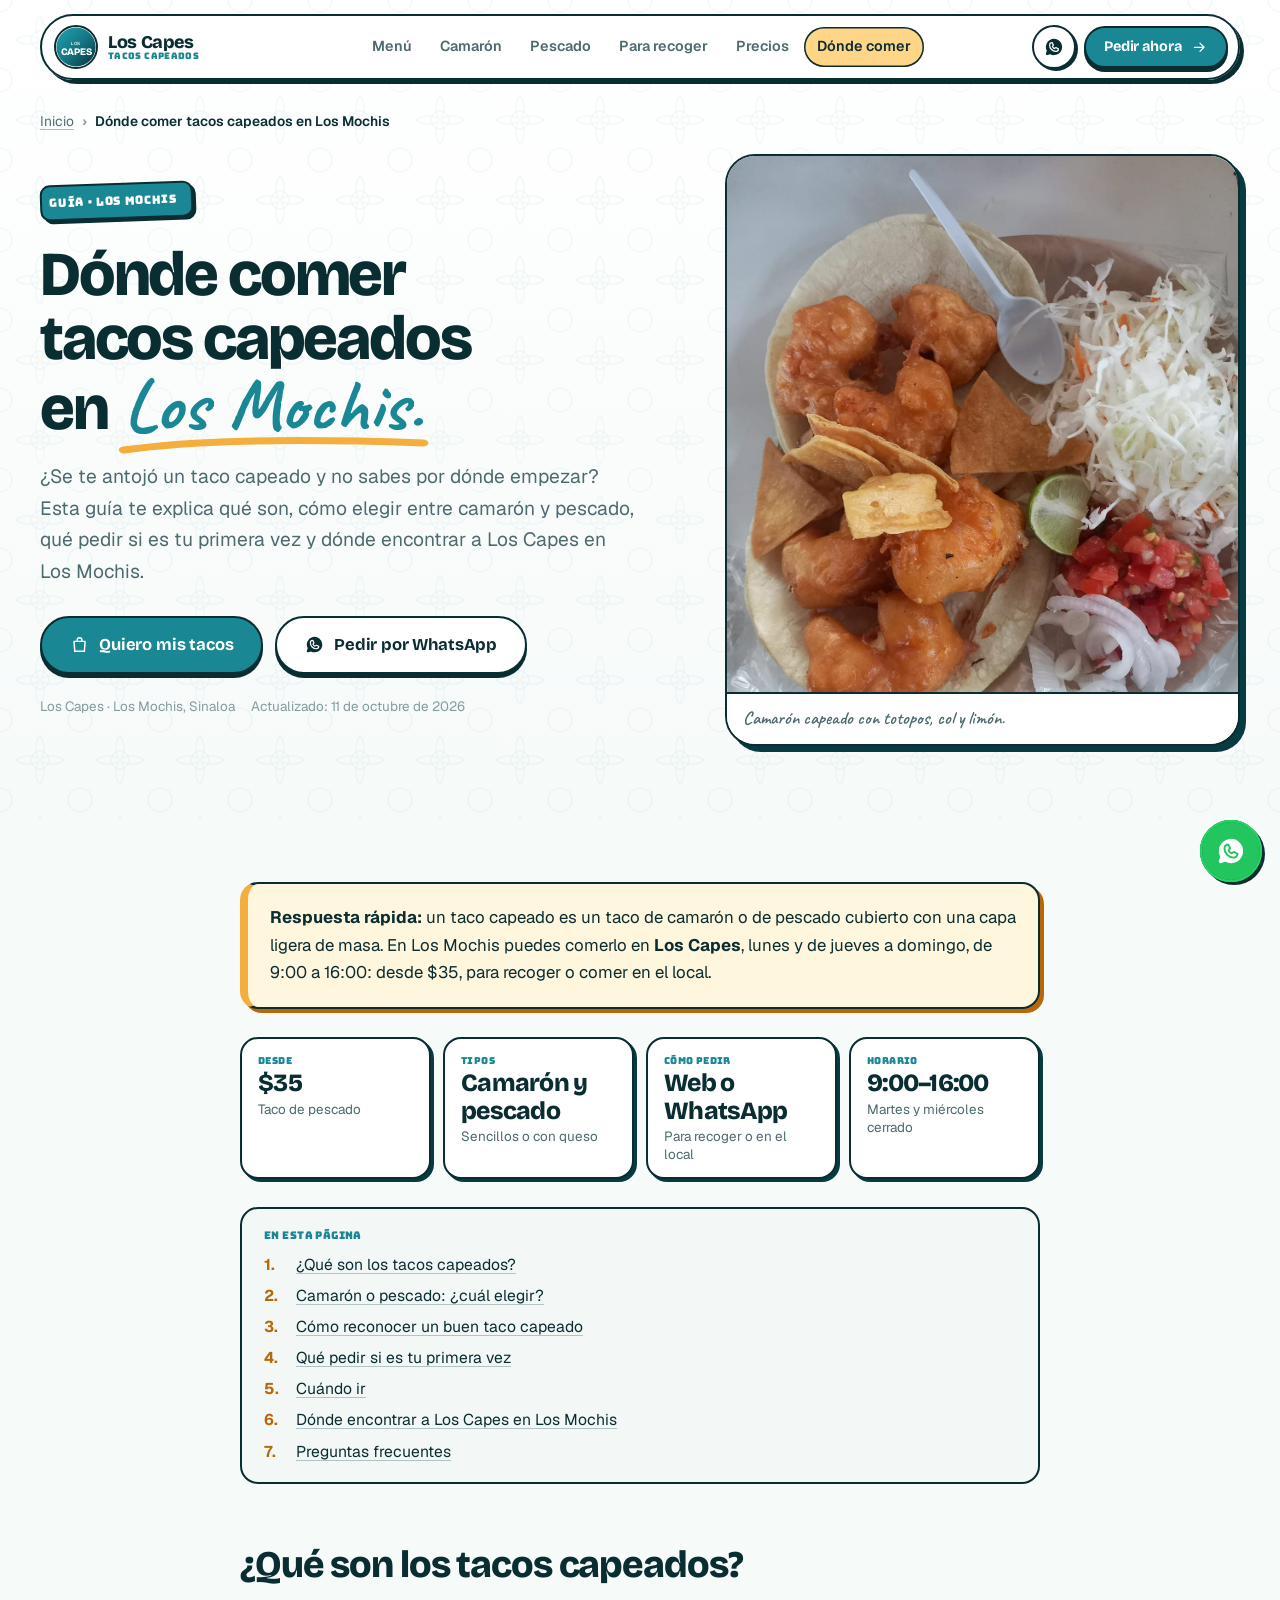
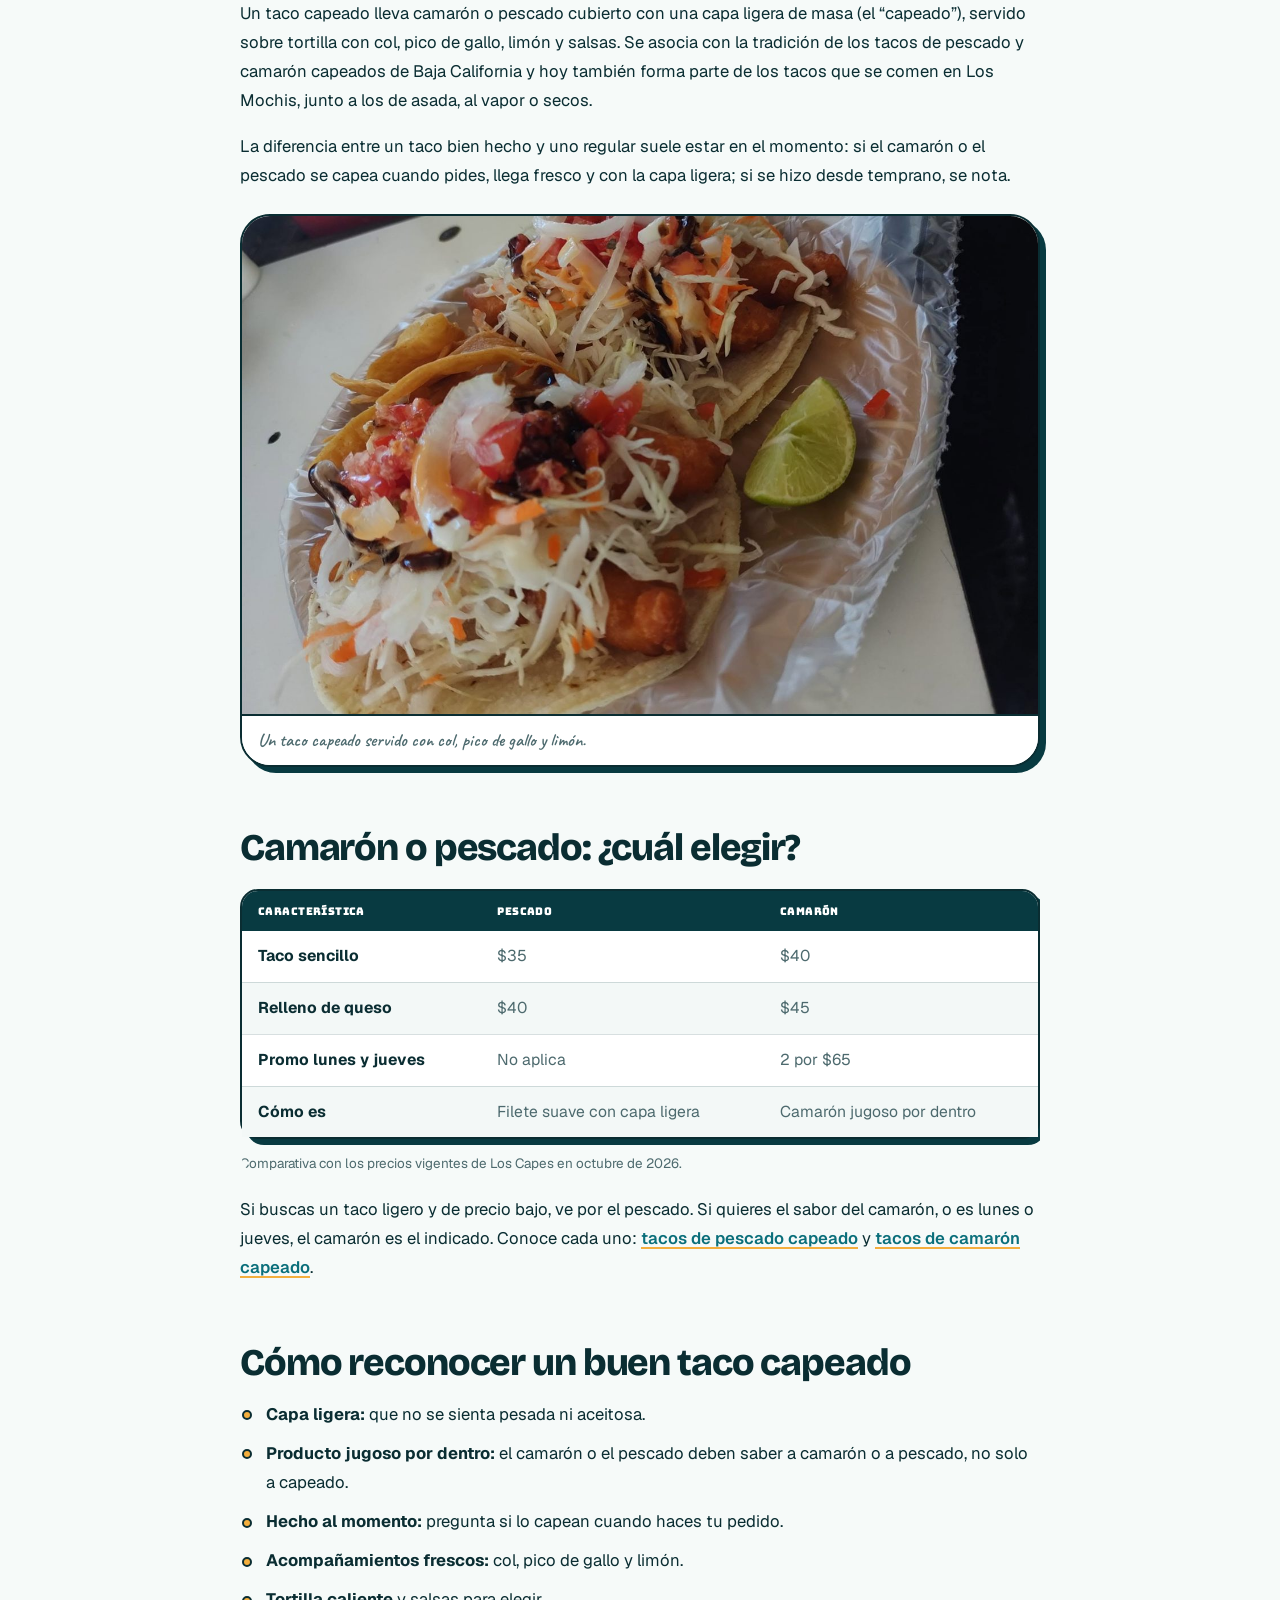
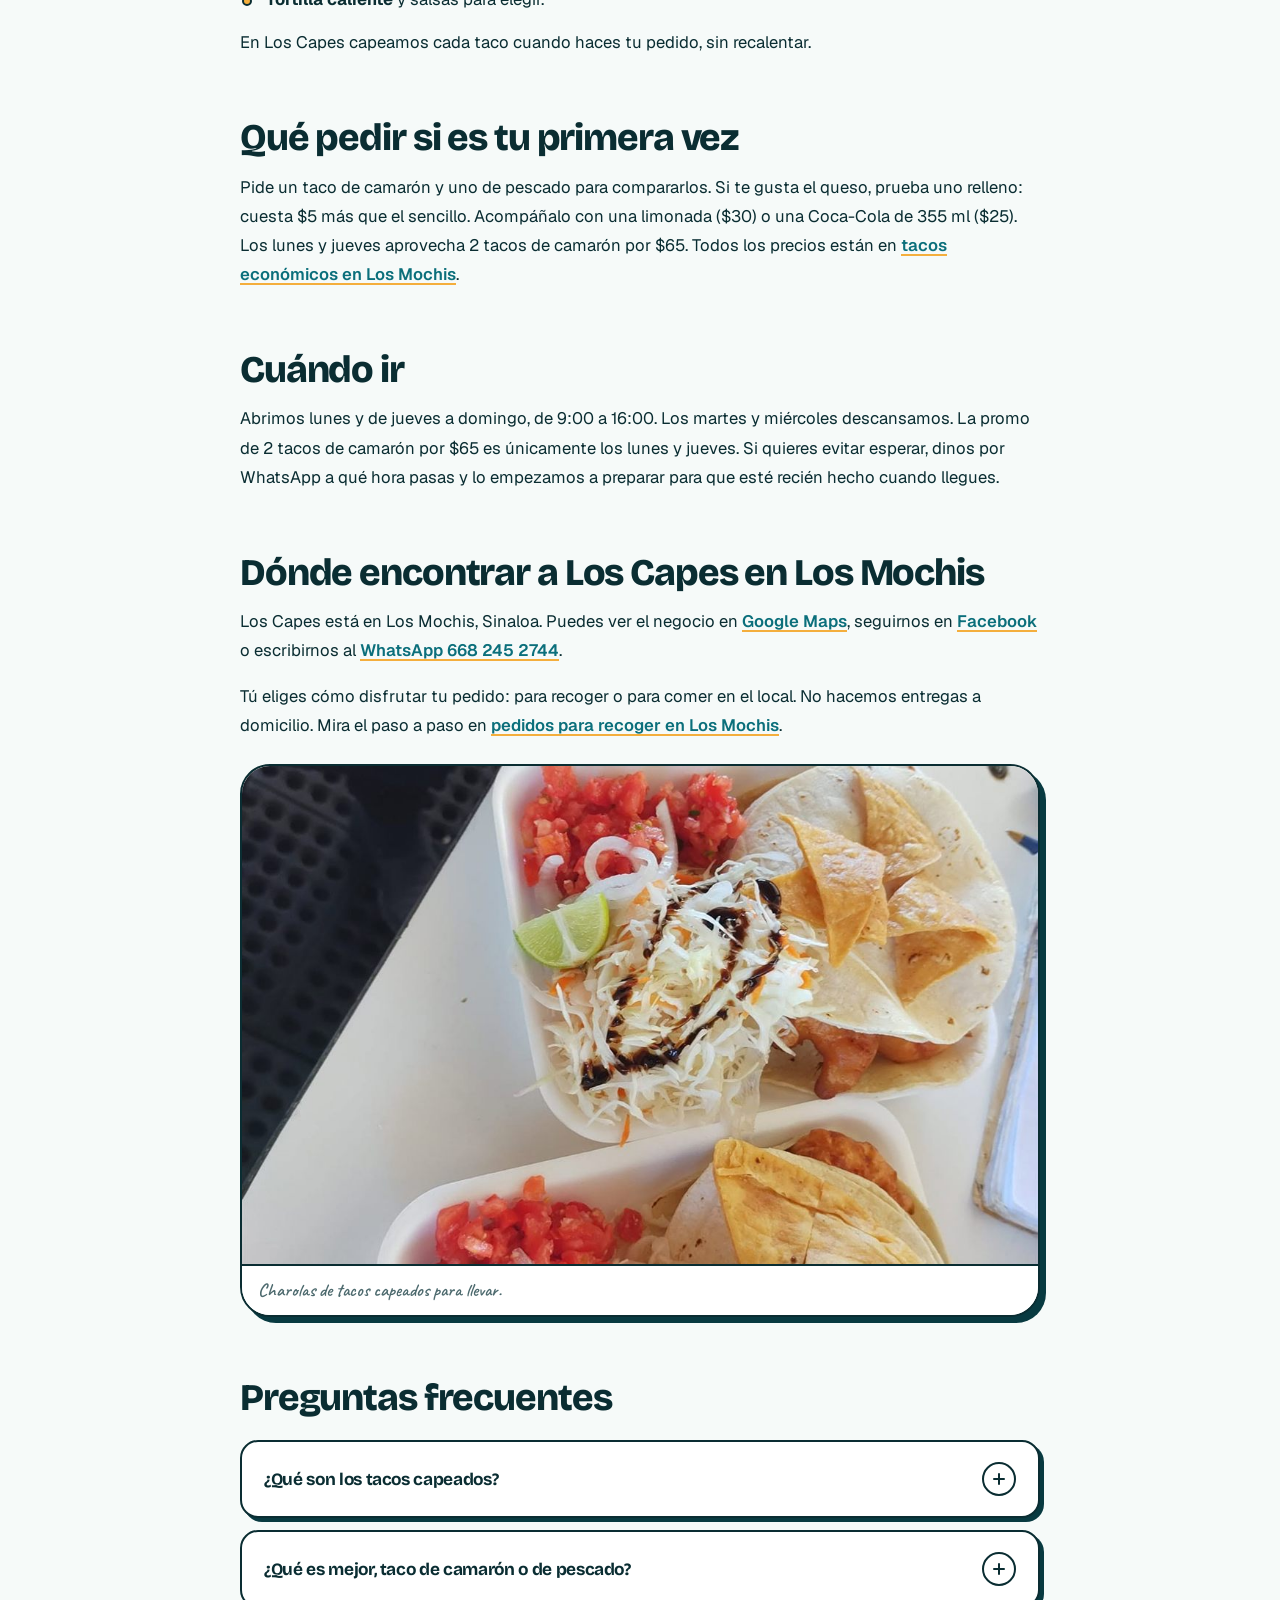
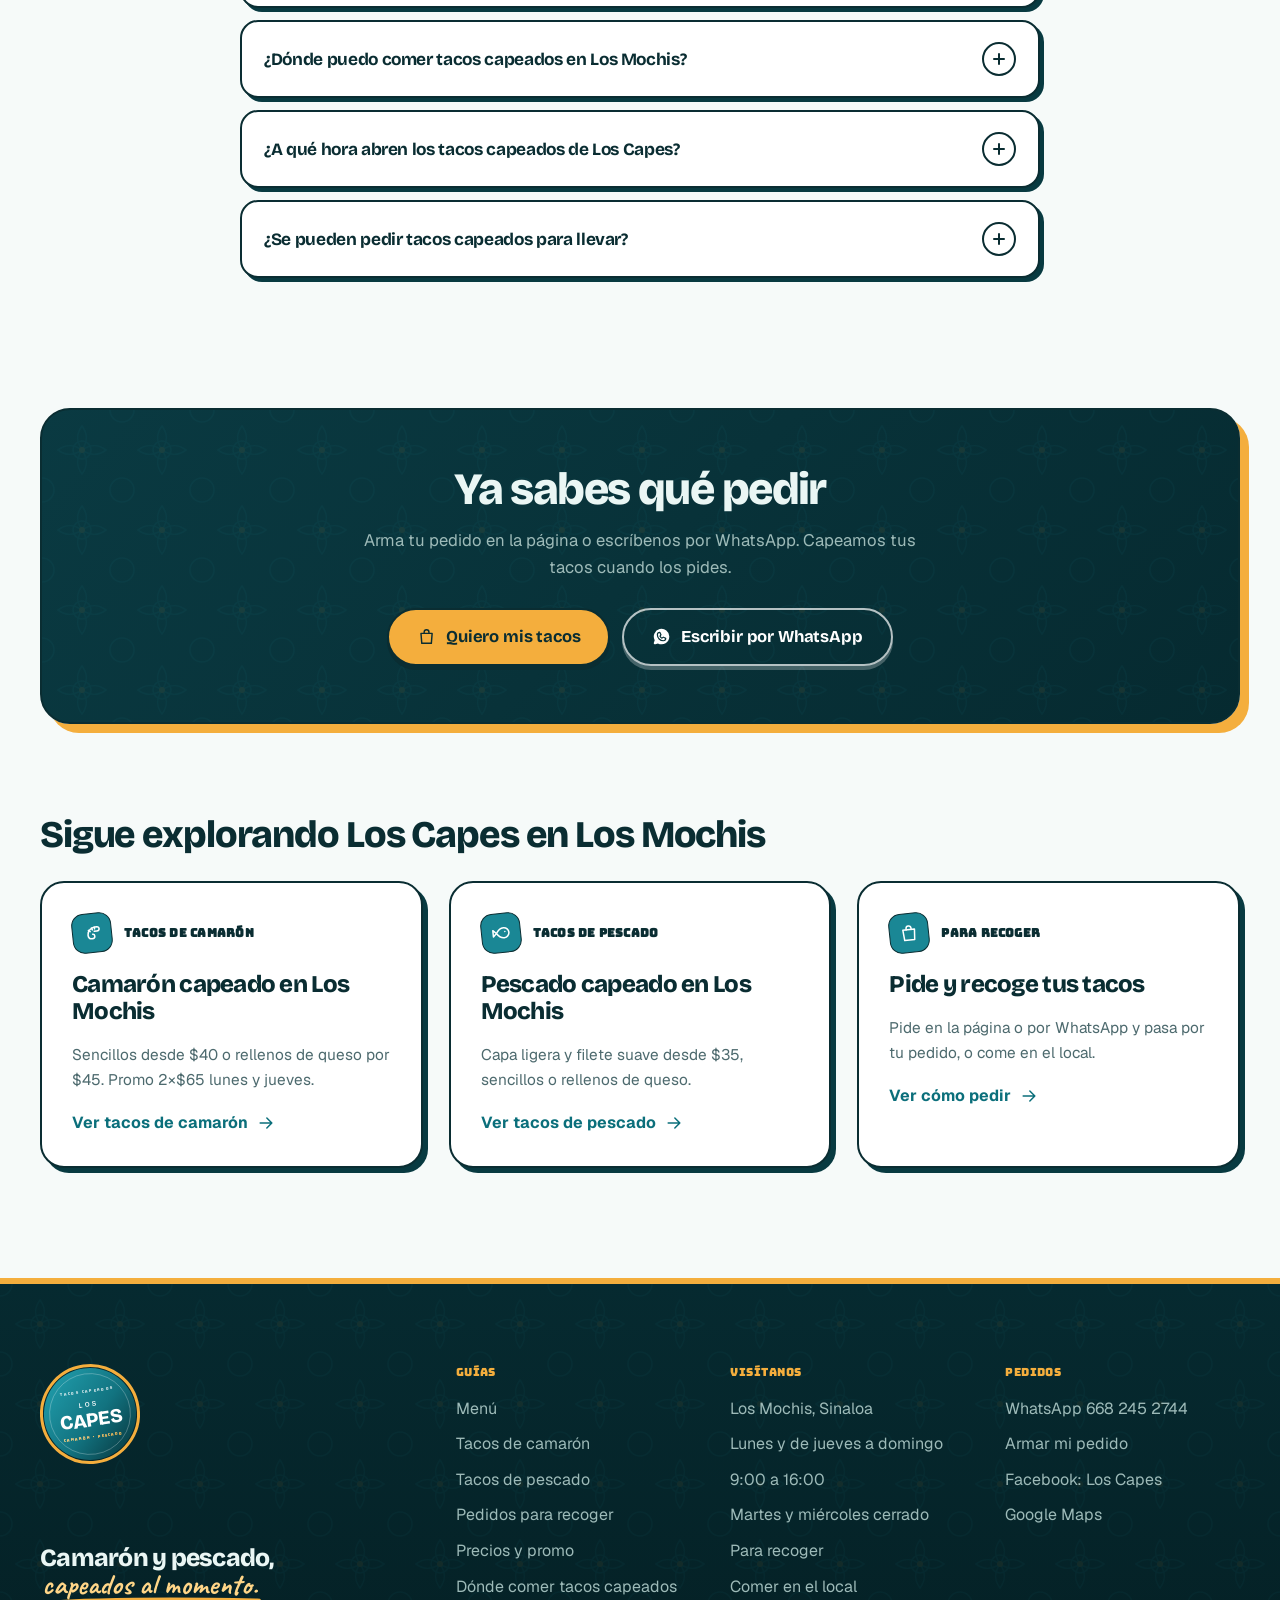
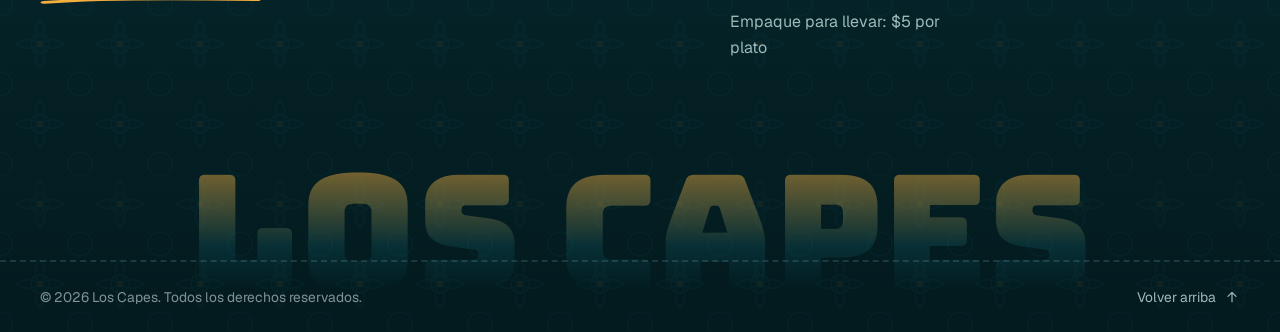
==== commit 92e23877: "cambios nuevos" ====
--- a/donde-comer-tacos-capeados-los-mochis/index.html
+++ b/donde-comer-tacos-capeados-los-mochis/index.html
@@ -9,7 +9,7 @@
        og:image, el JSON-LD, robots.txt y sitemap.xml. -->
   <title>Dónde Comer Tacos Capeados en Los Mochis | Los Capes</title>
   <meta name="description" content="Guía para comer tacos capeados en Los Mochis: qué son, camarón o pescado, qué pedir, horarios y precios en Los Capes. Pide por WhatsApp o en la página.">
-  <meta name="keywords" content="dónde comer tacos capeados en los mochis, qué son los tacos capeados, tacos capeados los mochis, qué comer en los mochis, dónde comer en los mochis, tacos de mariscos los mochis, mariscos los mochis, camarón o pescado tacos, tacos de camarón y pescado, Los Capes">
+  <meta name="keywords" content="dónde comer tacos capeados en los mochis, qué son los tacos capeados, tacos capeados los mochis, qué comer en los mochis, dónde comer en los mochis, camarón o pescado tacos, tacos de camarón y pescado, Los Capes">
   <meta name="author" content="Los Capes">
   <meta name="robots" content="index, follow, max-image-preview:large, max-snippet:-1, max-video-preview:-1">
   <link rel="canonical" href="https://www.loscapes.com/donde-comer-tacos-capeados-los-mochis/">
@@ -42,9 +42,11 @@
   <meta name="twitter:image" content="https://www.loscapes.com/img/negocio/og-guia.jpg">
   <meta name="twitter:image:alt" content="Camarón capeado sobre tortilla con totopos y col: guía de tacos capeados en Los Mochis">
 
-  <link rel="icon" type="image/svg+xml" href="/img/favicon.svg">
-  <link rel="icon" type="image/png" sizes="96x96" href="/img/favicon.png">
+  <link rel="icon" href="/favicon.ico" sizes="48x48">
+  <link rel="icon" type="image/svg+xml" href="/img/icon.svg">
+  <link rel="icon" type="image/png" sizes="192x192" href="/img/icon-192.png">
   <link rel="apple-touch-icon" sizes="180x180" href="/img/apple-touch-icon.png">
+  <link rel="manifest" href="/manifest.webmanifest">
 
   <link rel="preconnect" href="https://fonts.googleapis.com">
   <link rel="preconnect" href="https://fonts.gstatic.com" crossorigin>
@@ -139,7 +141,7 @@
         "name": "¿Dónde puedo comer tacos capeados en Los Mochis?",
         "acceptedAnswer": {
           "@type": "Answer",
-          "text": "En Los Capes, en Los Mochis, Sinaloa. Puedes pedir a domicilio, recoger en sucursal o comer en el local."
+          "text": "En Los Capes, en Los Mochis, Sinaloa. Puedes pedir para recoger o comer en el local."
         }
       },
       {
@@ -147,15 +149,15 @@
         "name": "¿A qué hora abren los tacos capeados de Los Capes?",
         "acceptedAnswer": {
           "@type": "Answer",
-          "text": "Abrimos de lunes y de miércoles a domingo, de 9:00 a 16:00. Los martes cerramos."
+          "text": "Abrimos lunes y de jueves a domingo, de 9:00 a 16:00. Los martes y miércoles cerramos."
         }
       },
       {
         "@type": "Question",
-        "name": "¿Se pueden pedir tacos capeados para llevar o a domicilio?",
+        "name": "¿Se pueden pedir tacos capeados para llevar?",
         "acceptedAnswer": {
           "@type": "Answer",
-          "text": "Sí. Al hacer tu pedido eliges domicilio, recoger en sucursal o comer en el local. Para domicilio te confirmamos por WhatsApp el costo de envío y el tiempo de entrega."
+          "text": "Sí. Pide por la página o por WhatsApp y pasa a recogerlos. Para llevar se cobra empaque: $5 por plato. No hacemos entregas a domicilio."
         }
       }
     ]
@@ -194,7 +196,6 @@
     <symbol id="i-bag" viewBox="0 0 24 24"><path d="M5 8h14l-1 12.5H6L5 8Z"/><path d="M9 8V6.5a3 3 0 0 1 6 0V8"/></symbol>
     <symbol id="i-shrimp" viewBox="0 0 24 24"><path d="M18 5C11.5 5 7 8.6 7 14c0 3 2 5 4.6 5 2 0 3.4-1.3 3.4-3 0-1.4-1-2.4-2.4-2.4"/><path d="M18 5c1.7 0 3 1.1 3 2.6S19.7 10.2 18 10.2h-3.2"/><path d="M10 10.2 8 8.4M12.8 8.4l-.9-2.4M15.6 7.4l-.2-2.4"/></symbol>
     <symbol id="i-fish" viewBox="0 0 24 24"><path d="M6.5 12c2.5-4 6-6 9-6 3.5 0 6 3 6 6s-2.5 6-6 6c-3 0-6.5-2-9-6Zm0 0L2.5 8.2v7.6L6.5 12Z"/><path d="M16.8 10.6h.01"/></symbol>
-    <symbol id="i-moto" viewBox="0 0 24 24"><circle cx="5.5" cy="17" r="2.5"/><circle cx="18.5" cy="17" r="2.5"/><path d="M8 17h8l-3-7h-3"/><path d="M14.5 6h2.2l2.6 8.4"/><path d="M3 11.5h6.5l1.5 3"/></symbol>
     <symbol id="i-arrow-up" viewBox="0 0 24 24"><path d="M12 19V5M6 11l6-6 6 6"/></symbol>
   </svg>
 
@@ -219,7 +220,7 @@
             <li><a class="nav__link" href="/#menu">Menú</a></li>
             <li><a class="nav__link" href="/tacos-de-camaron-los-mochis/">Camarón</a></li>
             <li><a class="nav__link" href="/tacos-de-pescado-los-mochis/">Pescado</a></li>
-            <li><a class="nav__link" href="/pedidos-a-domicilio-los-mochis/">A domicilio</a></li>
+            <li><a class="nav__link" href="/pedidos-para-recoger-los-mochis/">Para recoger</a></li>
             <li><a class="nav__link" href="/tacos-economicos-los-mochis/">Precios</a></li>
             <li><a class="nav__link" aria-current="page" href="/donde-comer-tacos-capeados-los-mochis/">Dónde comer</a></li>
         </ul>
@@ -242,7 +243,7 @@
         <li><a href="/#menu"><span class="mobile-menu__num">01</span>Menú</a></li>
         <li><a href="/tacos-de-camaron-los-mochis/"><span class="mobile-menu__num">02</span>Tacos de camarón</a></li>
         <li><a href="/tacos-de-pescado-los-mochis/"><span class="mobile-menu__num">03</span>Tacos de pescado</a></li>
-        <li><a href="/pedidos-a-domicilio-los-mochis/"><span class="mobile-menu__num">04</span>A domicilio</a></li>
+        <li><a href="/pedidos-para-recoger-los-mochis/"><span class="mobile-menu__num">04</span>Para recoger</a></li>
         <li><a href="/tacos-economicos-los-mochis/"><span class="mobile-menu__num">05</span>Precios y promo</a></li>
         <li><a href="/donde-comer-tacos-capeados-los-mochis/"><span class="mobile-menu__num">06</span>Dónde comer</a></li>
       </ol>
@@ -296,14 +297,14 @@
         <div class="container">
           <div class="pg-wrap">
             <aside class="pg-answer" aria-label="Respuesta rápida">
-              <p><strong>Respuesta rápida:</strong> un taco capeado es un taco de camarón o de pescado cubierto con una capa ligera de masa. En Los Mochis puedes comerlo en <strong>Los Capes</strong>, de lunes y de miércoles a domingo, de 9:00 a 16:00: desde $35, a domicilio, para recoger o en el local.</p>
+              <p><strong>Respuesta rápida:</strong> un taco capeado es un taco de camarón o de pescado cubierto con una capa ligera de masa. En Los Mochis puedes comerlo en <strong>Los Capes</strong>, lunes y de jueves a domingo, de 9:00 a 16:00: desde $35, para recoger o comer en el local.</p>
             </aside>
 
             <ul class="facts">
               <li class="fact"><span class="fact__k">Desde</span><strong class="fact__v">$35</strong><span class="fact__s">Taco de pescado</span></li>
               <li class="fact"><span class="fact__k">Tipos</span><strong class="fact__v">Camarón y pescado</strong><span class="fact__s">Sencillos o con queso</span></li>
-              <li class="fact"><span class="fact__k">Cómo pedir</span><strong class="fact__v">Web o WhatsApp</strong><span class="fact__s">Domicilio, recoger o local</span></li>
-              <li class="fact"><span class="fact__k">Horario</span><strong class="fact__v">9:00–16:00</strong><span class="fact__s">Martes cerrado</span></li>
+              <li class="fact"><span class="fact__k">Cómo pedir</span><strong class="fact__v">Web o WhatsApp</strong><span class="fact__s">Para recoger o en el local</span></li>
+              <li class="fact"><span class="fact__k">Horario</span><strong class="fact__v">9:00–16:00</strong><span class="fact__s">Martes y miércoles cerrado</span></li>
             </ul>
 
             <nav class="toc" aria-label="En esta página">
@@ -322,7 +323,7 @@
             <div class="prose">
               <section id="que-son">
       <h2>¿Qué son los tacos capeados?</h2>
-      <p>Un taco capeado lleva camarón o pescado cubierto con una capa ligera de masa (el “capeado”), servido sobre tortilla con col, pico de gallo, limón y salsas. Se asocia con la tradición de los tacos de mariscos de Baja California y hoy también forma parte de los tacos que se comen en Los Mochis, junto a los de asada, al vapor o secos.</p>
+      <p>Un taco capeado lleva camarón o pescado cubierto con una capa ligera de masa (el “capeado”), servido sobre tortilla con col, pico de gallo, limón y salsas. Se asocia con la tradición de los tacos de pescado y camarón capeados de Baja California y hoy también forma parte de los tacos que se comen en Los Mochis, junto a los de asada, al vapor o secos.</p>
       <p>La diferencia entre un taco bien hecho y uno regular suele estar en el momento: si el camarón o el pescado se capea cuando pides, llega fresco y con la capa ligera; si se hizo desde temprano, se nota.</p>
       <figure class="pg-figure">
         <img src="/img/negocio/tacos-pescado.jpg" width="1400" height="1024" loading="lazy" decoding="async" alt="Dos tacos de pescado capeado con col, pico de gallo, aderezo y limón: así se ve un taco capeado en Los Mochis">
@@ -361,18 +362,18 @@
 
     <section id="primera-vez">
       <h2>Qué pedir si es tu primera vez</h2>
-      <p>Pide un taco de camarón y uno de pescado para compararlos. Si te gusta el queso, prueba uno relleno: cuesta $5 más que el sencillo. Acompáñalo con una limonada mineral ($30) o una Coca-Cola ($25). Los lunes y jueves aprovecha 2 tacos de camarón por $65. Todos los precios están en <a href="/tacos-economicos-los-mochis/">tacos económicos en Los Mochis</a>.</p>
+      <p>Pide un taco de camarón y uno de pescado para compararlos. Si te gusta el queso, prueba uno relleno: cuesta $5 más que el sencillo. Acompáñalo con una limonada ($30) o una Coca-Cola de 355 ml ($25). Los lunes y jueves aprovecha 2 tacos de camarón por $65. Todos los precios están en <a href="/tacos-economicos-los-mochis/">tacos económicos en Los Mochis</a>.</p>
     </section>
 
     <section id="cuando-ir">
       <h2>Cuándo ir</h2>
-      <p>Abrimos de lunes y de miércoles a domingo, de 9:00 a 16:00. Los martes descansamos. La promo de 2 tacos de camarón por $65 es únicamente los lunes y jueves. Si quieres evitar esperar, dinos por WhatsApp a qué hora pasas y lo empezamos a preparar para que esté recién hecho cuando llegues.</p>
+      <p>Abrimos lunes y de jueves a domingo, de 9:00 a 16:00. Los martes y miércoles descansamos. La promo de 2 tacos de camarón por $65 es únicamente los lunes y jueves. Si quieres evitar esperar, dinos por WhatsApp a qué hora pasas y lo empezamos a preparar para que esté recién hecho cuando llegues.</p>
     </section>
 
     <section id="donde">
       <h2>Dónde encontrar a Los Capes en Los Mochis</h2>
       <p>Los Capes está en Los Mochis, Sinaloa. Puedes ver el negocio en <a href="https://maps.app.goo.gl/PNVK8VNBF23V8NiV8" target="_blank" rel="noopener noreferrer">Google Maps</a>, seguirnos en <a href="https://www.facebook.com/p/los-capes-61551611623002/" target="_blank" rel="noopener noreferrer">Facebook</a> o escribirnos al <a href="https://wa.me/526682452744?text=Hola%20Los%20Capes%2C%20quiero%20hacer%20un%20pedido." target="_blank" rel="noopener noreferrer">WhatsApp 668 245 2744</a>.</p>
-      <p>Tú eliges cómo recibir tu pedido: a domicilio, para recoger en sucursal o para comer en el local. Mira el paso a paso en <a href="/pedidos-a-domicilio-los-mochis/">pedidos a domicilio en Los Mochis</a>.</p>
+      <p>Tú eliges cómo disfrutar tu pedido: para recoger o para comer en el local. No hacemos entregas a domicilio. Mira el paso a paso en <a href="/pedidos-para-recoger-los-mochis/">pedidos para recoger en Los Mochis</a>.</p>
       <figure class="pg-figure">
         <img src="/img/negocio/charolas-para-llevar.jpg" width="1085" height="1600" loading="lazy" decoding="async" alt="Tres charolas de tacos capeados con col, pico de gallo y limón, listas para llevar en Los Mochis">
         <figcaption>Charolas de tacos capeados para llevar.</figcaption>
@@ -392,15 +393,15 @@
                   </details>
                   <details class="faq__item" name="faq">
                     <summary><span>¿Dónde puedo comer tacos capeados en Los Mochis?</span><span class="faq__icon" aria-hidden="true"></span></summary>
-                    <div class="faq__answer"><p>En Los Capes, en Los Mochis, Sinaloa. Puedes pedir a domicilio, recoger en sucursal o comer en el local.</p></div>
+                    <div class="faq__answer"><p>En Los Capes, en Los Mochis, Sinaloa. Puedes pedir para recoger o comer en el local.</p></div>
                   </details>
                   <details class="faq__item" name="faq">
                     <summary><span>¿A qué hora abren los tacos capeados de Los Capes?</span><span class="faq__icon" aria-hidden="true"></span></summary>
-                    <div class="faq__answer"><p>Abrimos de lunes y de miércoles a domingo, de 9:00 a 16:00. Los martes cerramos.</p></div>
+                    <div class="faq__answer"><p>Abrimos lunes y de jueves a domingo, de 9:00 a 16:00. Los martes y miércoles cerramos.</p></div>
                   </details>
                   <details class="faq__item" name="faq">
-                    <summary><span>¿Se pueden pedir tacos capeados para llevar o a domicilio?</span><span class="faq__icon" aria-hidden="true"></span></summary>
-                    <div class="faq__answer"><p>Sí. Al hacer tu pedido eliges domicilio, recoger en sucursal o comer en el local. Para domicilio te confirmamos por WhatsApp el costo de envío y el tiempo de entrega.</p></div>
+                    <summary><span>¿Se pueden pedir tacos capeados para llevar?</span><span class="faq__icon" aria-hidden="true"></span></summary>
+                    <div class="faq__answer"><p>Sí. Pide por la página o por WhatsApp y pasa a recogerlos. Para llevar se cobra empaque: $5 por plato. No hacemos entregas a domicilio.</p></div>
                   </details>
                 </div>
               </section>
@@ -452,12 +453,12 @@
             </article>
             <article class="cell">
               <div class="cell__head">
-                <span class="cell__icon"><svg class="i" aria-hidden="true" focusable="false"><use href="#i-moto"/></svg></span>
-                <h3 class="cell__label">A domicilio</h3>
+                <span class="cell__icon"><svg class="i" aria-hidden="true" focusable="false"><use href="#i-bag"/></svg></span>
+                <h3 class="cell__label">Para recoger</h3>
               </div>
-              <p class="cell__title">Tacos y mariscos a domicilio</p>
-              <p class="cell__note">Pide en la página o por WhatsApp: a domicilio, para recoger o comer en el local.</p>
-              <a class="link-arrow" href="/pedidos-a-domicilio-los-mochis/">Ver cómo pedir <svg class="i" aria-hidden="true" focusable="false"><use href="#i-arrow-right"/></svg></a>
+              <p class="cell__title">Pide y recoge tus tacos</p>
+              <p class="cell__note">Pide en la página o por WhatsApp y pasa por tu pedido, o come en el local.</p>
+              <a class="link-arrow" href="/pedidos-para-recoger-los-mochis/">Ver cómo pedir <svg class="i" aria-hidden="true" focusable="false"><use href="#i-arrow-right"/></svg></a>
             </article>
           </div>
         </div>
@@ -478,7 +479,7 @@
           <li><a href="/#menu">Menú</a></li>
           <li><a href="/tacos-de-camaron-los-mochis/">Tacos de camarón</a></li>
           <li><a href="/tacos-de-pescado-los-mochis/">Tacos de pescado</a></li>
-          <li><a href="/pedidos-a-domicilio-los-mochis/">Pedidos a domicilio</a></li>
+          <li><a href="/pedidos-para-recoger-los-mochis/">Pedidos para recoger</a></li>
           <li><a href="/tacos-economicos-los-mochis/">Precios y promo</a></li>
           <li><a href="/donde-comer-tacos-capeados-los-mochis/">Dónde comer tacos capeados</a></li>
         </ul>
@@ -488,10 +489,10 @@
         <p class="footer__title">Visítanos</p>
         <ul>
           <li>Los Mochis, Sinaloa</li>
-          <li>Lunes, miércoles a domingo</li>
+          <li>Lunes y de jueves a domingo</li>
           <li>9:00 a 16:00</li>
-          <li>Martes cerrado</li>
-          <li>Pedido a domicilio</li><li>Recoger en sucursal</li><li>Comer en el local</li>
+          <li>Martes y miércoles cerrado</li>
+          <li>Para recoger</li><li>Comer en el local</li><li>Empaque para llevar: $5 por plato</li>
         </ul>
       </div>
 
--- a/css/styles.css
+++ b/css/styles.css
@@ -1,6 +1,6 @@
 /* ==========================================================================
    Los Capes | styles.css
-   Rediseño 2026 — "Taquería de mariscos, nivel app":
+   Rediseño 2026 — "Taquería de tacos capeados, nivel app":
    base blanca y limpia con el teal y el dorado de la marca, más una capa de
    taquería callejera: rótulos pintados (Bungee), notas a plumón (Caveat),
    stickers de precio, toldo de carrito, cintas cruzadas, papel picado,
@@ -1485,6 +1485,25 @@
 .drink--lime  { --d1: #ECFADF; --d2: #B9EBA2; --dc: #3E8A1E; }
 .drink--grape { --d1: #F2EAFF; --d2: #CFB8F6; --dc: #6A3DBF; }
 .drink--red   { --d1: #FFE8E5; --d2: #FFB7AF; --dc: #C8231B; }
+.drink--tea   { --d1: #FFF3DC; --d2: #F2D08F; --dc: #9A6410; }
+.drink--ice   { --d1: #E8F6FD; --d2: #B7E1F5; --dc: #1C78A6; }
+
+/* Aviso de empaque para llevar, bajo el menú */
+.menu__pack {
+  display: flex;
+  align-items: center;
+  justify-content: center;
+  gap: 10px;
+  margin-top: 40px;
+  font-family: var(--font-hand);
+  font-size: 1.5rem;
+  font-weight: 700;
+  line-height: 1.1;
+  color: var(--brand);
+  text-align: center;
+}
+.menu__pack .i { width: 1.1em; height: 1.1em; color: var(--chile); }
+.menu__pack strong { color: var(--chile); }
 
 .drink__visual {
   position: relative;
@@ -2741,7 +2760,7 @@
 .choice__card strong { align-self: end; }
 .choice__card small { align-self: start; }
 @media (min-width: 640px) {
-  .choice { grid-template-columns: repeat(3, 1fr); }
+  .choice { grid-template-columns: repeat(2, 1fr); }
   .choice__card { grid-template-columns: 1fr; justify-items: center; text-align: center; padding: 16px 10px 14px; row-gap: 4px; }
   .choice__card .choice__ico { grid-row: auto; margin-bottom: 4px; }
   .choice__card strong, .choice__card small { align-self: auto; }
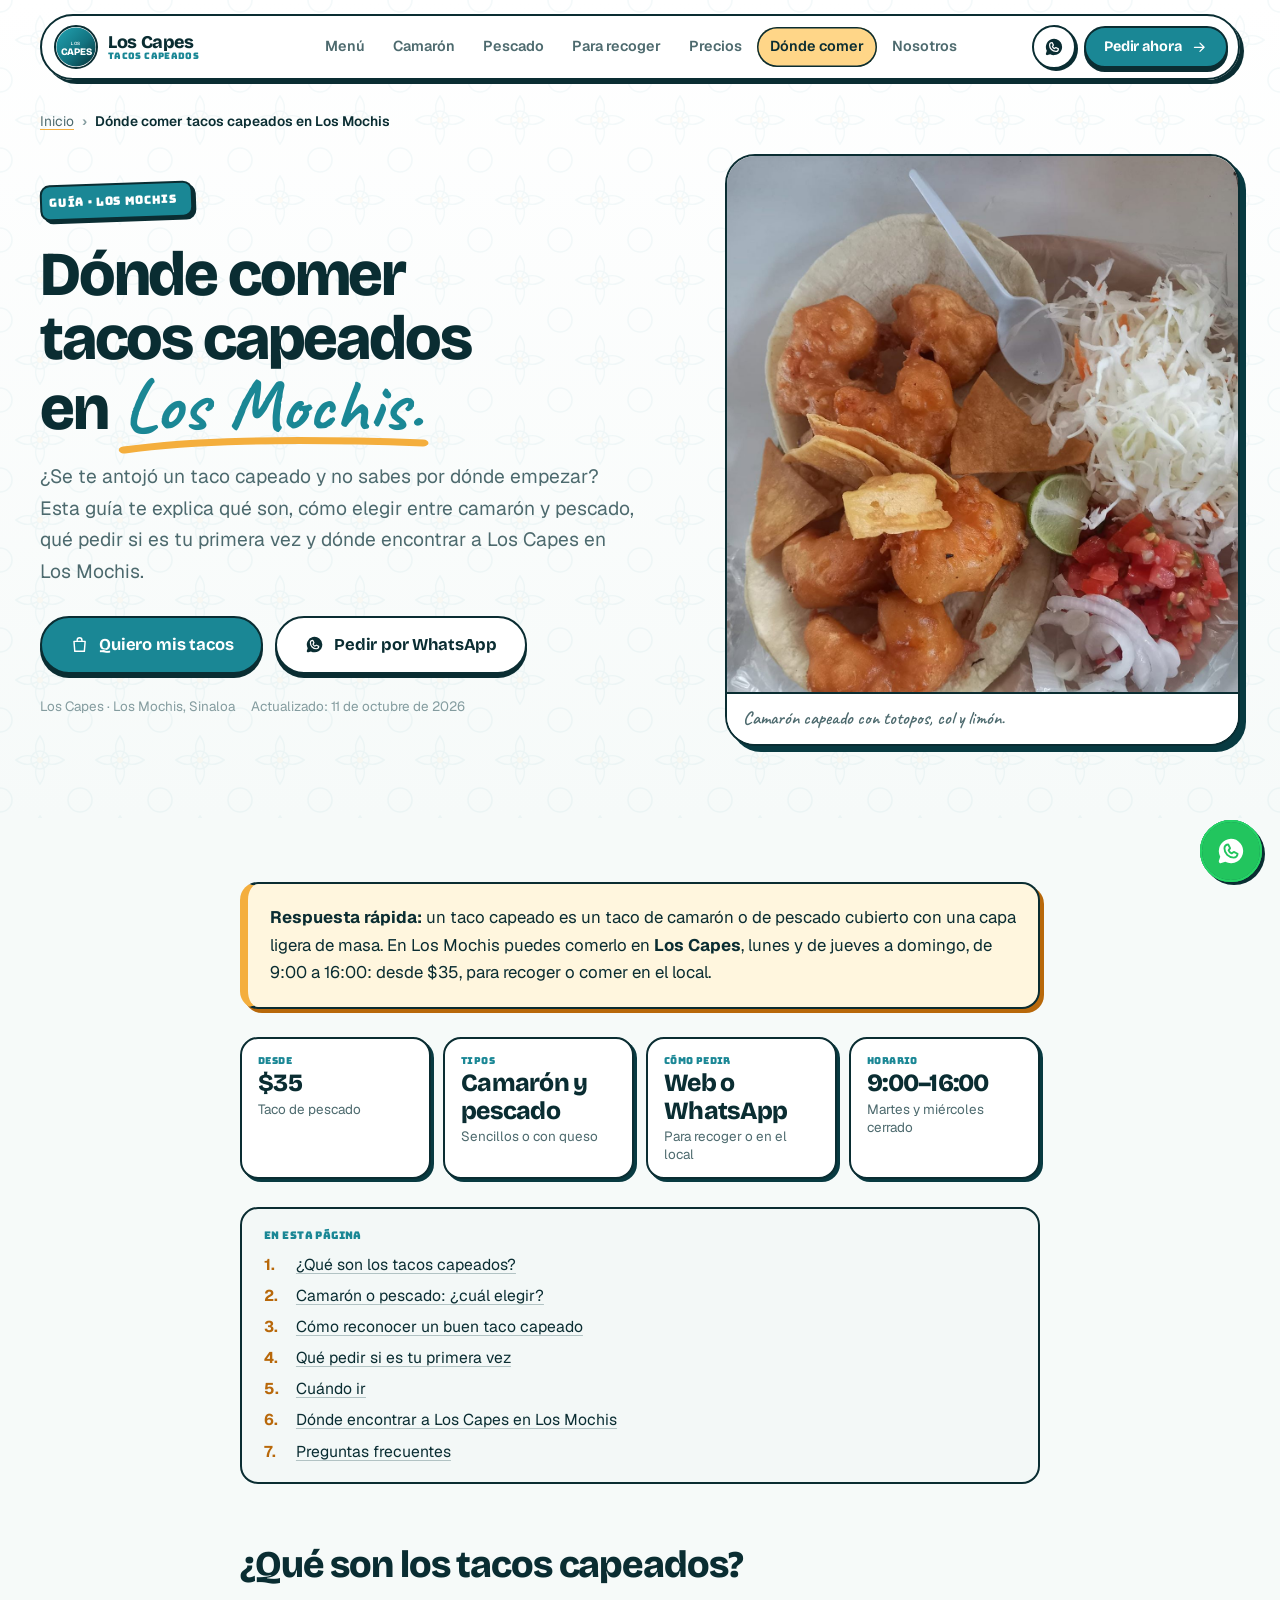
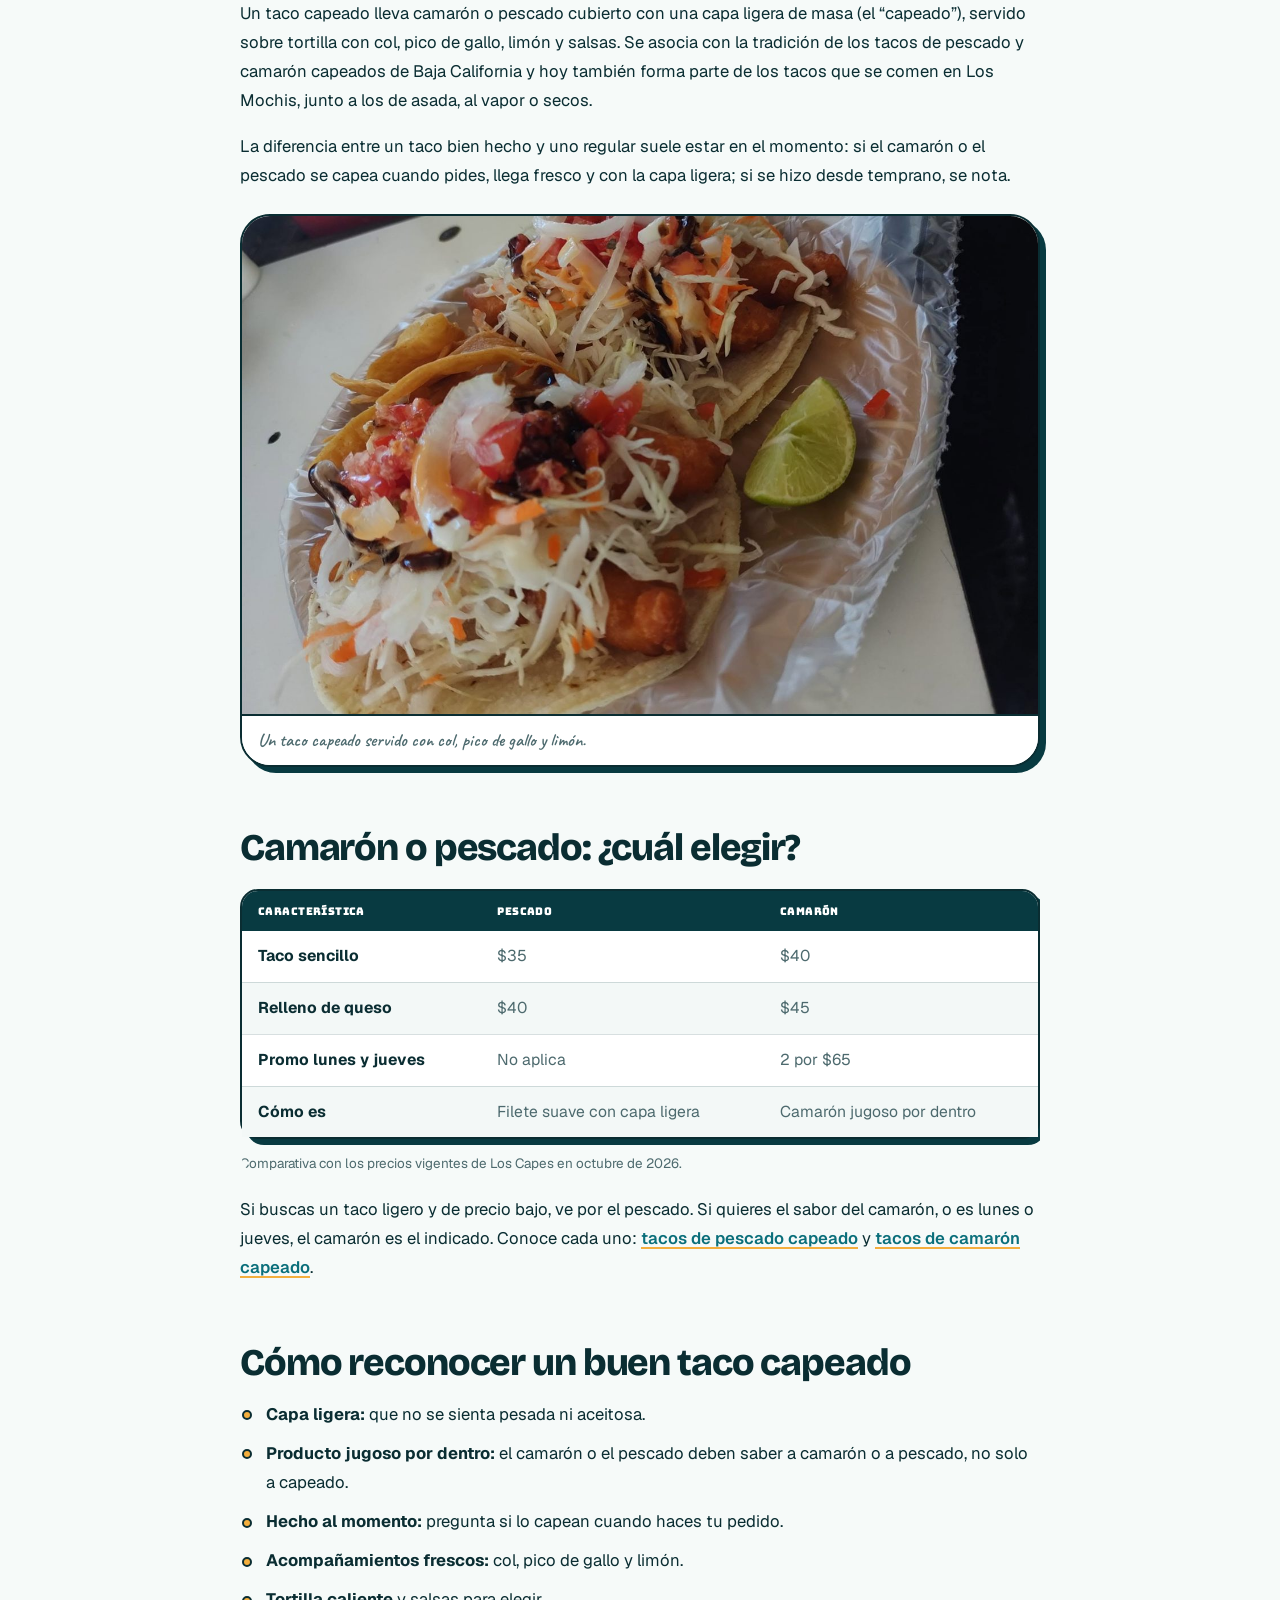
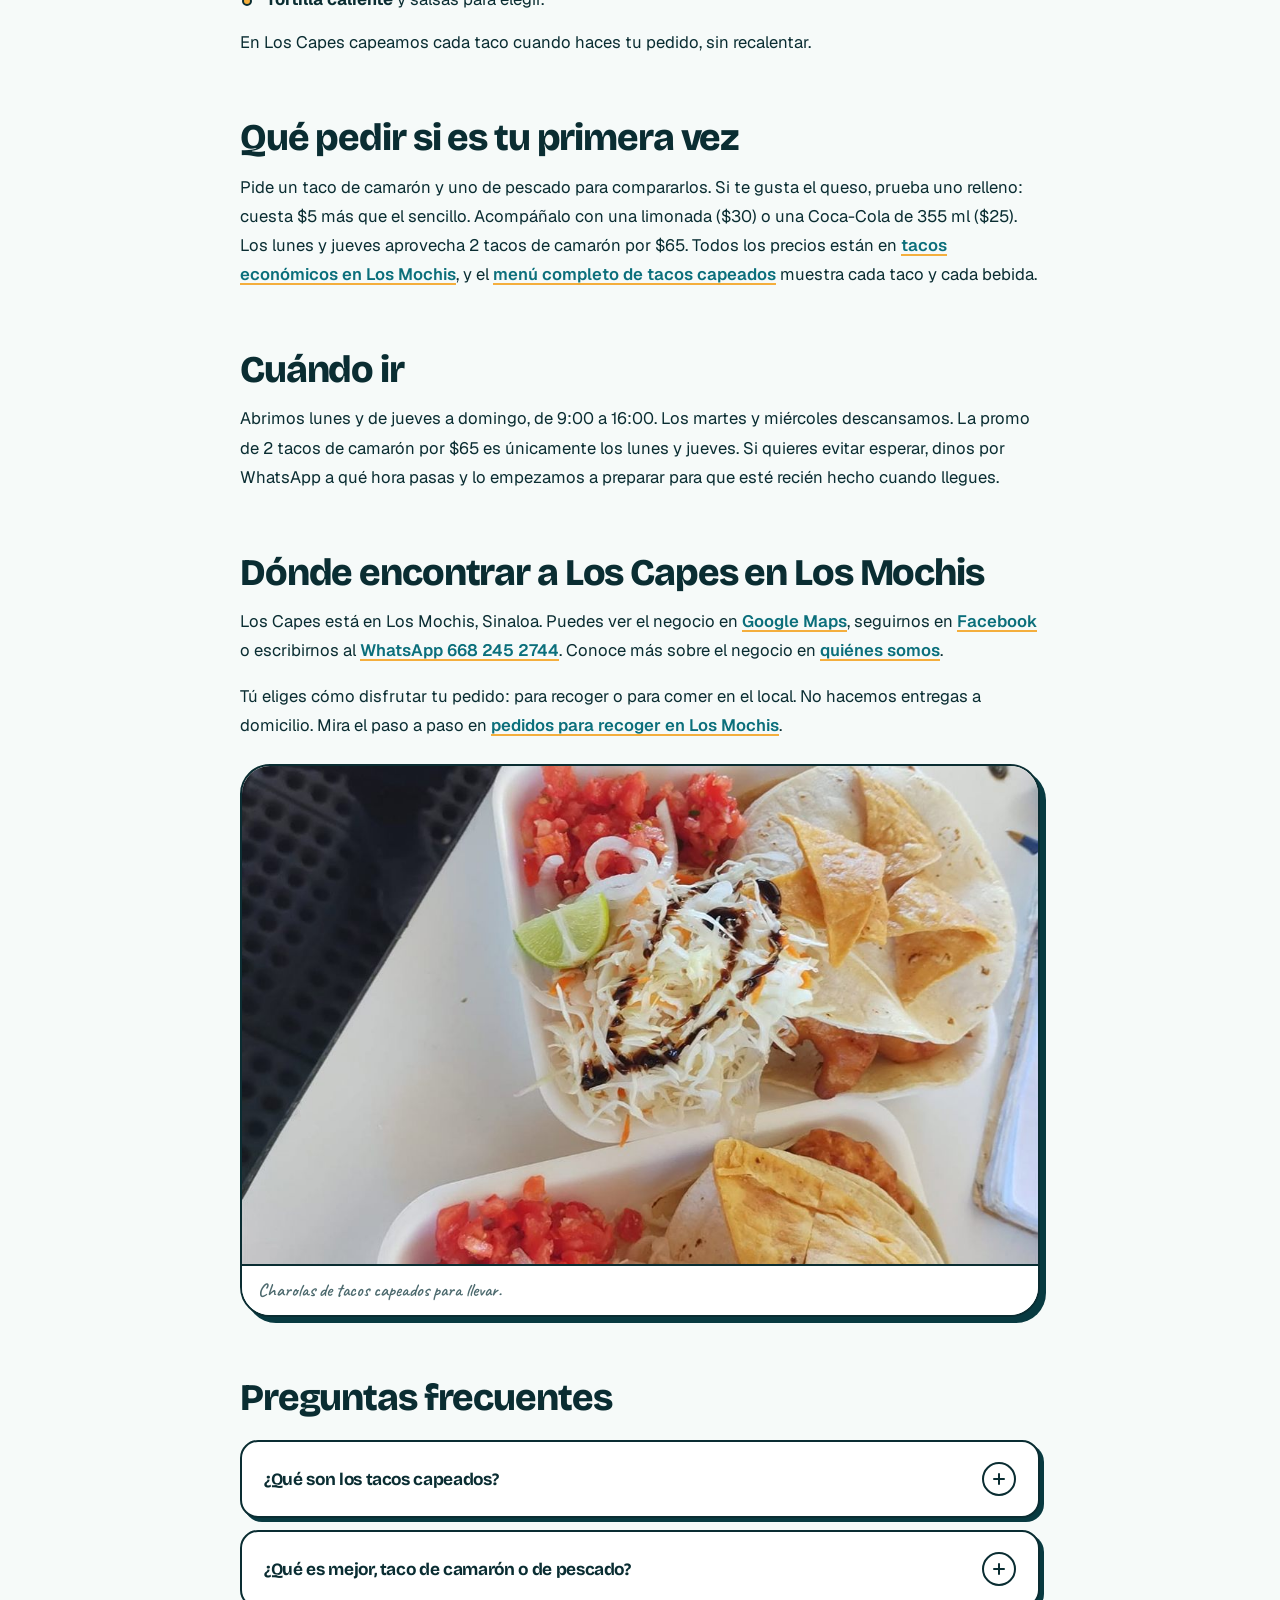
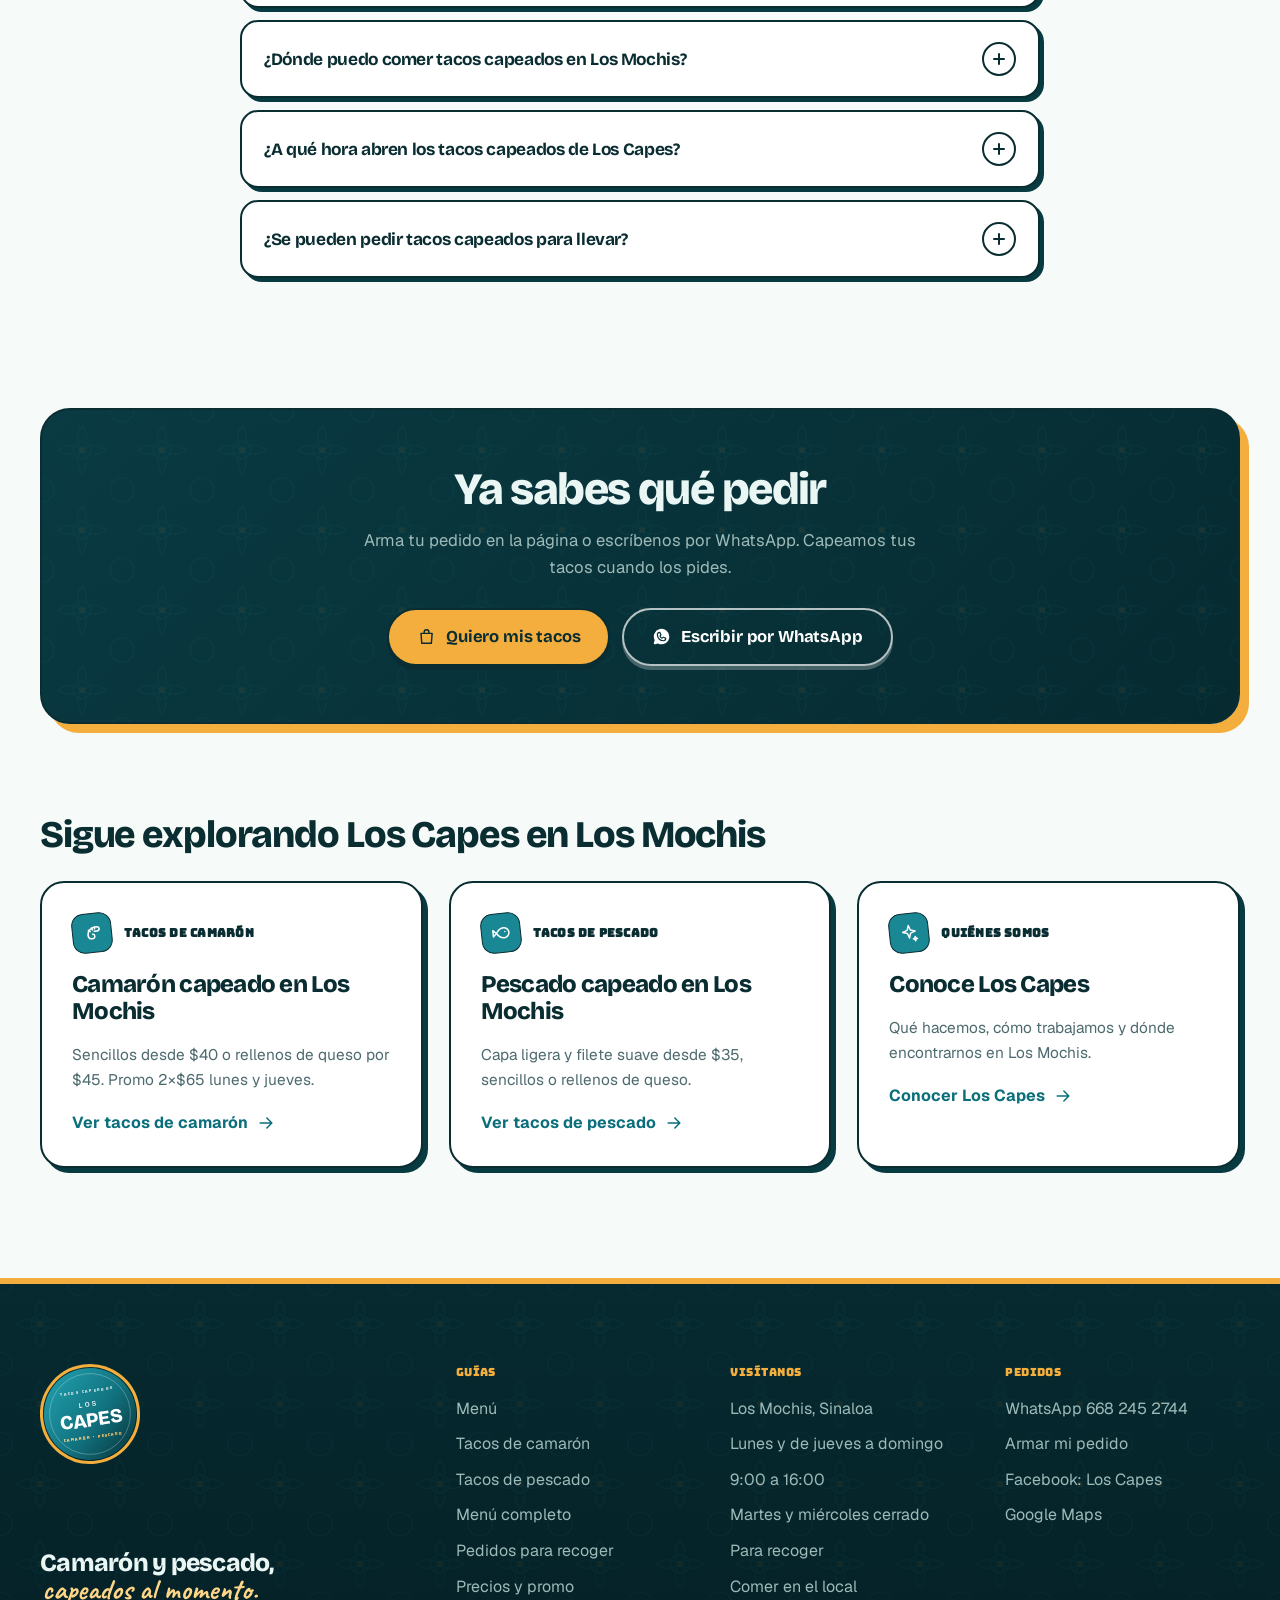
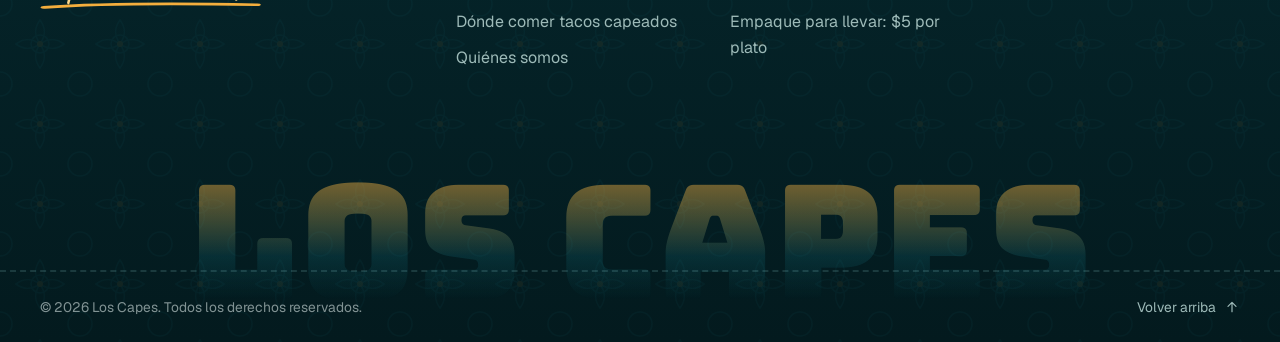
==== commit a284cbf2: "cambio de seo" ====
--- a/donde-comer-tacos-capeados-los-mochis/index.html
+++ b/donde-comer-tacos-capeados-los-mochis/index.html
@@ -196,6 +196,7 @@
     <symbol id="i-bag" viewBox="0 0 24 24"><path d="M5 8h14l-1 12.5H6L5 8Z"/><path d="M9 8V6.5a3 3 0 0 1 6 0V8"/></symbol>
     <symbol id="i-shrimp" viewBox="0 0 24 24"><path d="M18 5C11.5 5 7 8.6 7 14c0 3 2 5 4.6 5 2 0 3.4-1.3 3.4-3 0-1.4-1-2.4-2.4-2.4"/><path d="M18 5c1.7 0 3 1.1 3 2.6S19.7 10.2 18 10.2h-3.2"/><path d="M10 10.2 8 8.4M12.8 8.4l-.9-2.4M15.6 7.4l-.2-2.4"/></symbol>
     <symbol id="i-fish" viewBox="0 0 24 24"><path d="M6.5 12c2.5-4 6-6 9-6 3.5 0 6 3 6 6s-2.5 6-6 6c-3 0-6.5-2-9-6Zm0 0L2.5 8.2v7.6L6.5 12Z"/><path d="M16.8 10.6h.01"/></symbol>
+    <symbol id="i-sparkle" viewBox="0 0 24 24"><path d="M12 3l1.9 5.6L19.5 10.5l-5.6 1.9L12 18l-1.9-5.6L4.5 10.5l5.6-1.9L12 3Z"/><path d="M19 17l.7 1.8 1.8.7-1.8.7L19 22l-.7-1.8-1.8-.7 1.8-.7L19 17Z"/></symbol>
     <symbol id="i-arrow-up" viewBox="0 0 24 24"><path d="M12 19V5M6 11l6-6 6 6"/></symbol>
   </svg>
 
@@ -223,6 +224,7 @@
             <li><a class="nav__link" href="/pedidos-para-recoger-los-mochis/">Para recoger</a></li>
             <li><a class="nav__link" href="/tacos-economicos-los-mochis/">Precios</a></li>
             <li><a class="nav__link" aria-current="page" href="/donde-comer-tacos-capeados-los-mochis/">Dónde comer</a></li>
+            <li><a class="nav__link" href="/quienes-somos-los-capes/">Nosotros</a></li>
         </ul>
       </nav>
 
@@ -243,9 +245,11 @@
         <li><a href="/#menu"><span class="mobile-menu__num">01</span>Menú</a></li>
         <li><a href="/tacos-de-camaron-los-mochis/"><span class="mobile-menu__num">02</span>Tacos de camarón</a></li>
         <li><a href="/tacos-de-pescado-los-mochis/"><span class="mobile-menu__num">03</span>Tacos de pescado</a></li>
-        <li><a href="/pedidos-para-recoger-los-mochis/"><span class="mobile-menu__num">04</span>Para recoger</a></li>
-        <li><a href="/tacos-economicos-los-mochis/"><span class="mobile-menu__num">05</span>Precios y promo</a></li>
-        <li><a href="/donde-comer-tacos-capeados-los-mochis/"><span class="mobile-menu__num">06</span>Dónde comer</a></li>
+        <li><a href="/menu-tacos-capeados-los-mochis/"><span class="mobile-menu__num">04</span>Menú completo</a></li>
+        <li><a href="/pedidos-para-recoger-los-mochis/"><span class="mobile-menu__num">05</span>Para recoger</a></li>
+        <li><a href="/tacos-economicos-los-mochis/"><span class="mobile-menu__num">06</span>Precios y promo</a></li>
+        <li><a href="/donde-comer-tacos-capeados-los-mochis/"><span class="mobile-menu__num">07</span>Dónde comer</a></li>
+        <li><a href="/quienes-somos-los-capes/"><span class="mobile-menu__num">08</span>Quiénes somos</a></li>
       </ol>
     </nav>
     <div class="mobile-menu__foot">
@@ -362,7 +366,7 @@
 
     <section id="primera-vez">
       <h2>Qué pedir si es tu primera vez</h2>
-      <p>Pide un taco de camarón y uno de pescado para compararlos. Si te gusta el queso, prueba uno relleno: cuesta $5 más que el sencillo. Acompáñalo con una limonada ($30) o una Coca-Cola de 355 ml ($25). Los lunes y jueves aprovecha 2 tacos de camarón por $65. Todos los precios están en <a href="/tacos-economicos-los-mochis/">tacos económicos en Los Mochis</a>.</p>
+      <p>Pide un taco de camarón y uno de pescado para compararlos. Si te gusta el queso, prueba uno relleno: cuesta $5 más que el sencillo. Acompáñalo con una limonada ($30) o una Coca-Cola de 355 ml ($25). Los lunes y jueves aprovecha 2 tacos de camarón por $65. Todos los precios están en <a href="/tacos-economicos-los-mochis/">tacos económicos en Los Mochis</a>, y el <a href="/menu-tacos-capeados-los-mochis/">menú completo de tacos capeados</a> muestra cada taco y cada bebida.</p>
     </section>
 
     <section id="cuando-ir">
@@ -372,7 +376,7 @@
 
     <section id="donde">
       <h2>Dónde encontrar a Los Capes en Los Mochis</h2>
-      <p>Los Capes está en Los Mochis, Sinaloa. Puedes ver el negocio en <a href="https://maps.app.goo.gl/PNVK8VNBF23V8NiV8" target="_blank" rel="noopener noreferrer">Google Maps</a>, seguirnos en <a href="https://www.facebook.com/p/los-capes-61551611623002/" target="_blank" rel="noopener noreferrer">Facebook</a> o escribirnos al <a href="https://wa.me/526682452744?text=Hola%20Los%20Capes%2C%20quiero%20hacer%20un%20pedido." target="_blank" rel="noopener noreferrer">WhatsApp 668 245 2744</a>.</p>
+      <p>Los Capes está en Los Mochis, Sinaloa. Puedes ver el negocio en <a href="https://maps.app.goo.gl/PNVK8VNBF23V8NiV8" target="_blank" rel="noopener noreferrer">Google Maps</a>, seguirnos en <a href="https://www.facebook.com/p/los-capes-61551611623002/" target="_blank" rel="noopener noreferrer">Facebook</a> o escribirnos al <a href="https://wa.me/526682452744?text=Hola%20Los%20Capes%2C%20quiero%20hacer%20un%20pedido." target="_blank" rel="noopener noreferrer">WhatsApp 668 245 2744</a>. Conoce más sobre el negocio en <a href="/quienes-somos-los-capes/">quiénes somos</a>.</p>
       <p>Tú eliges cómo disfrutar tu pedido: para recoger o para comer en el local. No hacemos entregas a domicilio. Mira el paso a paso en <a href="/pedidos-para-recoger-los-mochis/">pedidos para recoger en Los Mochis</a>.</p>
       <figure class="pg-figure">
         <img src="/img/negocio/charolas-para-llevar.jpg" width="1085" height="1600" loading="lazy" decoding="async" alt="Tres charolas de tacos capeados con col, pico de gallo y limón, listas para llevar en Los Mochis">
@@ -453,12 +457,12 @@
             </article>
             <article class="cell">
               <div class="cell__head">
-                <span class="cell__icon"><svg class="i" aria-hidden="true" focusable="false"><use href="#i-bag"/></svg></span>
-                <h3 class="cell__label">Para recoger</h3>
+                <span class="cell__icon"><svg class="i" aria-hidden="true" focusable="false"><use href="#i-sparkle"/></svg></span>
+                <h3 class="cell__label">Quiénes somos</h3>
               </div>
-              <p class="cell__title">Pide y recoge tus tacos</p>
-              <p class="cell__note">Pide en la página o por WhatsApp y pasa por tu pedido, o come en el local.</p>
-              <a class="link-arrow" href="/pedidos-para-recoger-los-mochis/">Ver cómo pedir <svg class="i" aria-hidden="true" focusable="false"><use href="#i-arrow-right"/></svg></a>
+              <p class="cell__title">Conoce Los Capes</p>
+              <p class="cell__note">Qué hacemos, cómo trabajamos y dónde encontrarnos en Los Mochis.</p>
+              <a class="link-arrow" href="/quienes-somos-los-capes/">Conocer Los Capes <svg class="i" aria-hidden="true" focusable="false"><use href="#i-arrow-right"/></svg></a>
             </article>
           </div>
         </div>
@@ -479,9 +483,11 @@
           <li><a href="/#menu">Menú</a></li>
           <li><a href="/tacos-de-camaron-los-mochis/">Tacos de camarón</a></li>
           <li><a href="/tacos-de-pescado-los-mochis/">Tacos de pescado</a></li>
+          <li><a href="/menu-tacos-capeados-los-mochis/">Menú completo</a></li>
           <li><a href="/pedidos-para-recoger-los-mochis/">Pedidos para recoger</a></li>
           <li><a href="/tacos-economicos-los-mochis/">Precios y promo</a></li>
           <li><a href="/donde-comer-tacos-capeados-los-mochis/">Dónde comer tacos capeados</a></li>
+          <li><a href="/quienes-somos-los-capes/">Quiénes somos</a></li>
         </ul>
       </nav>
 
--- a/css/styles.css
+++ b/css/styles.css
@@ -919,6 +919,8 @@
   flex-direction: column;
   justify-content: space-between;
   padding: calc(var(--header-h) + 28px) var(--gutter) calc(28px + env(safe-area-inset-bottom));
+  overflow-y: auto;
+  overscroll-behavior: contain;
   visibility: hidden;
   pointer-events: none;
   transition: visibility 0s linear .7s;
@@ -963,6 +965,11 @@
 html.menu-open .mobile-menu__list li:nth-child(4) a { transition-delay: .35s; }
 html.menu-open .mobile-menu__list li:nth-child(5) a { transition-delay: .4s; }
 html.menu-open .mobile-menu__list li:nth-child(6) a { transition-delay: .45s; }
+html.menu-open .mobile-menu__list li:nth-child(7) a { transition-delay: .5s; }
+html.menu-open .mobile-menu__list li:nth-child(8) a { transition-delay: .55s; }
+/* Con 7 o más enlaces la lista se compacta para que quepa en pantallas bajas */
+.mobile-menu__list:has(> li:nth-child(7)) { gap: 0; }
+.mobile-menu__list:has(> li:nth-child(7)) a { padding: 7px 0; font-size: clamp(1.55rem, 7.2vw, 2.3rem); }
 
 .mobile-menu__foot {
   display: grid;
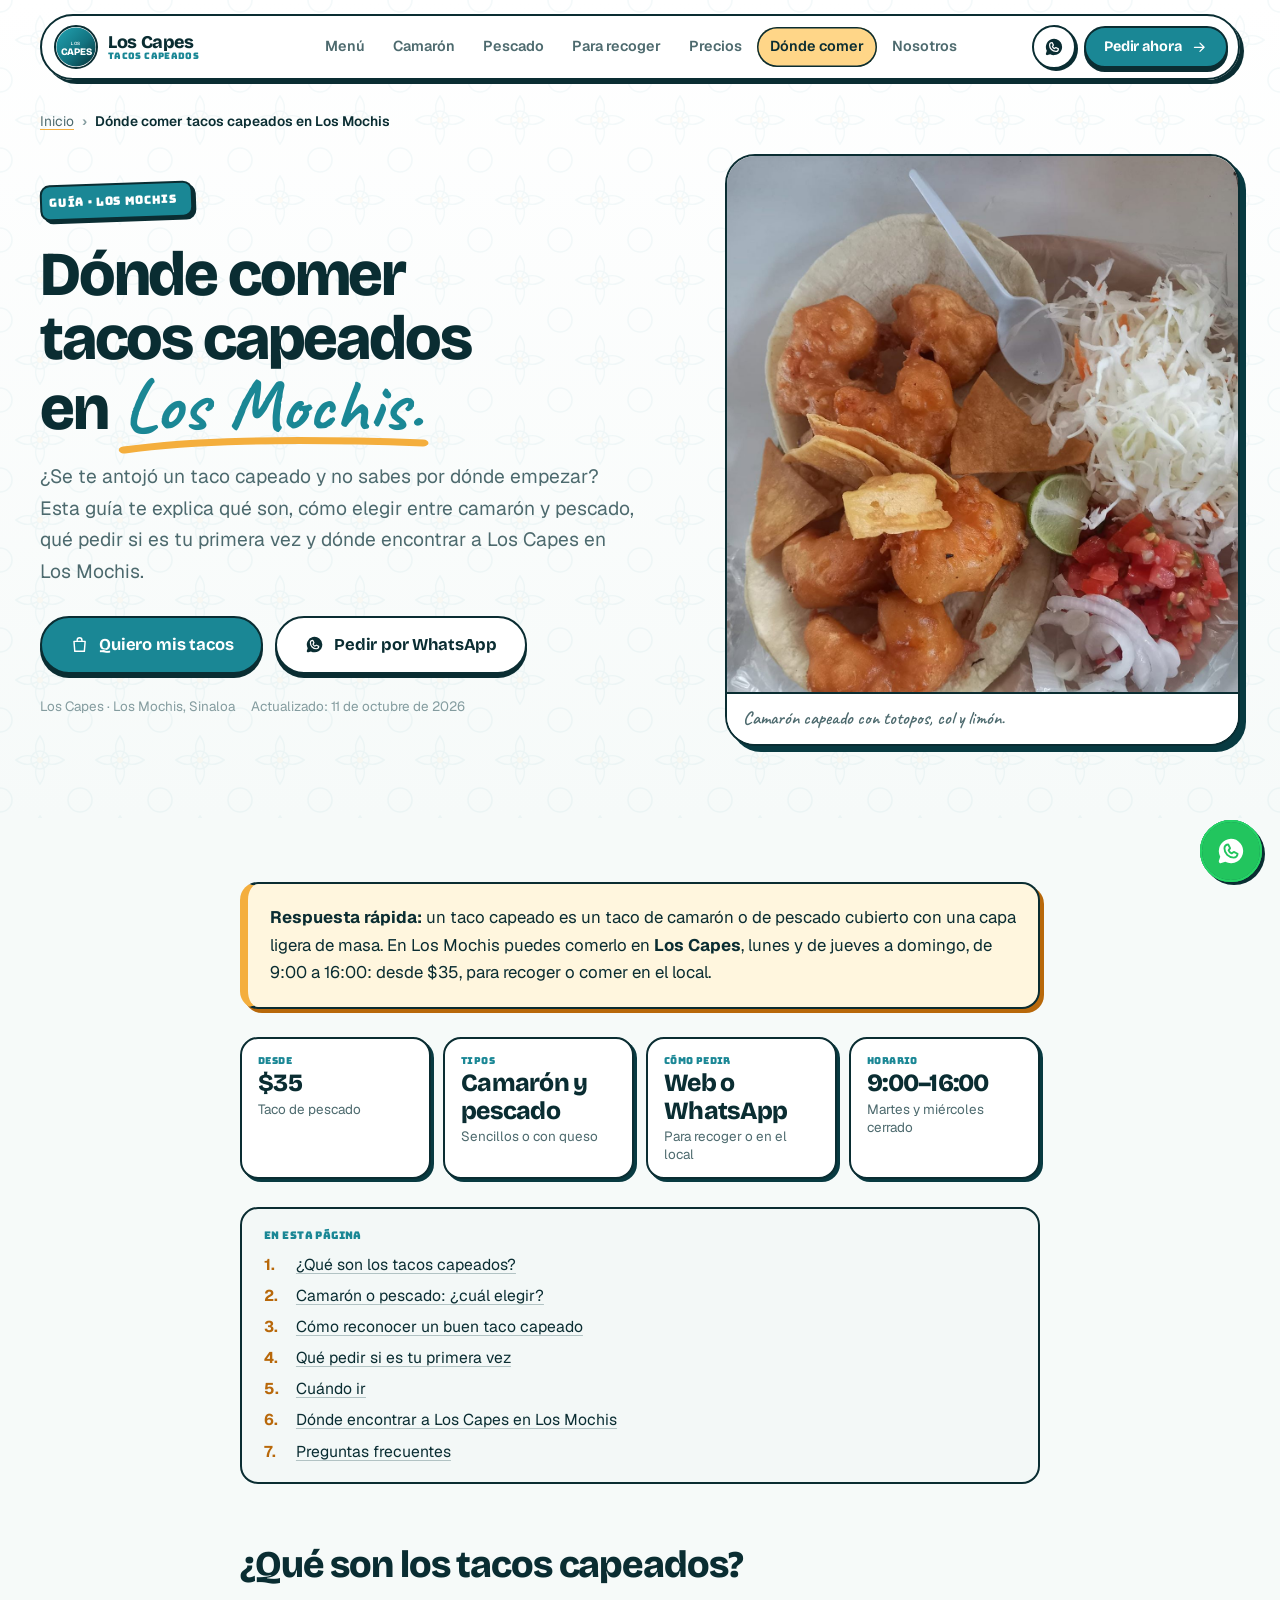
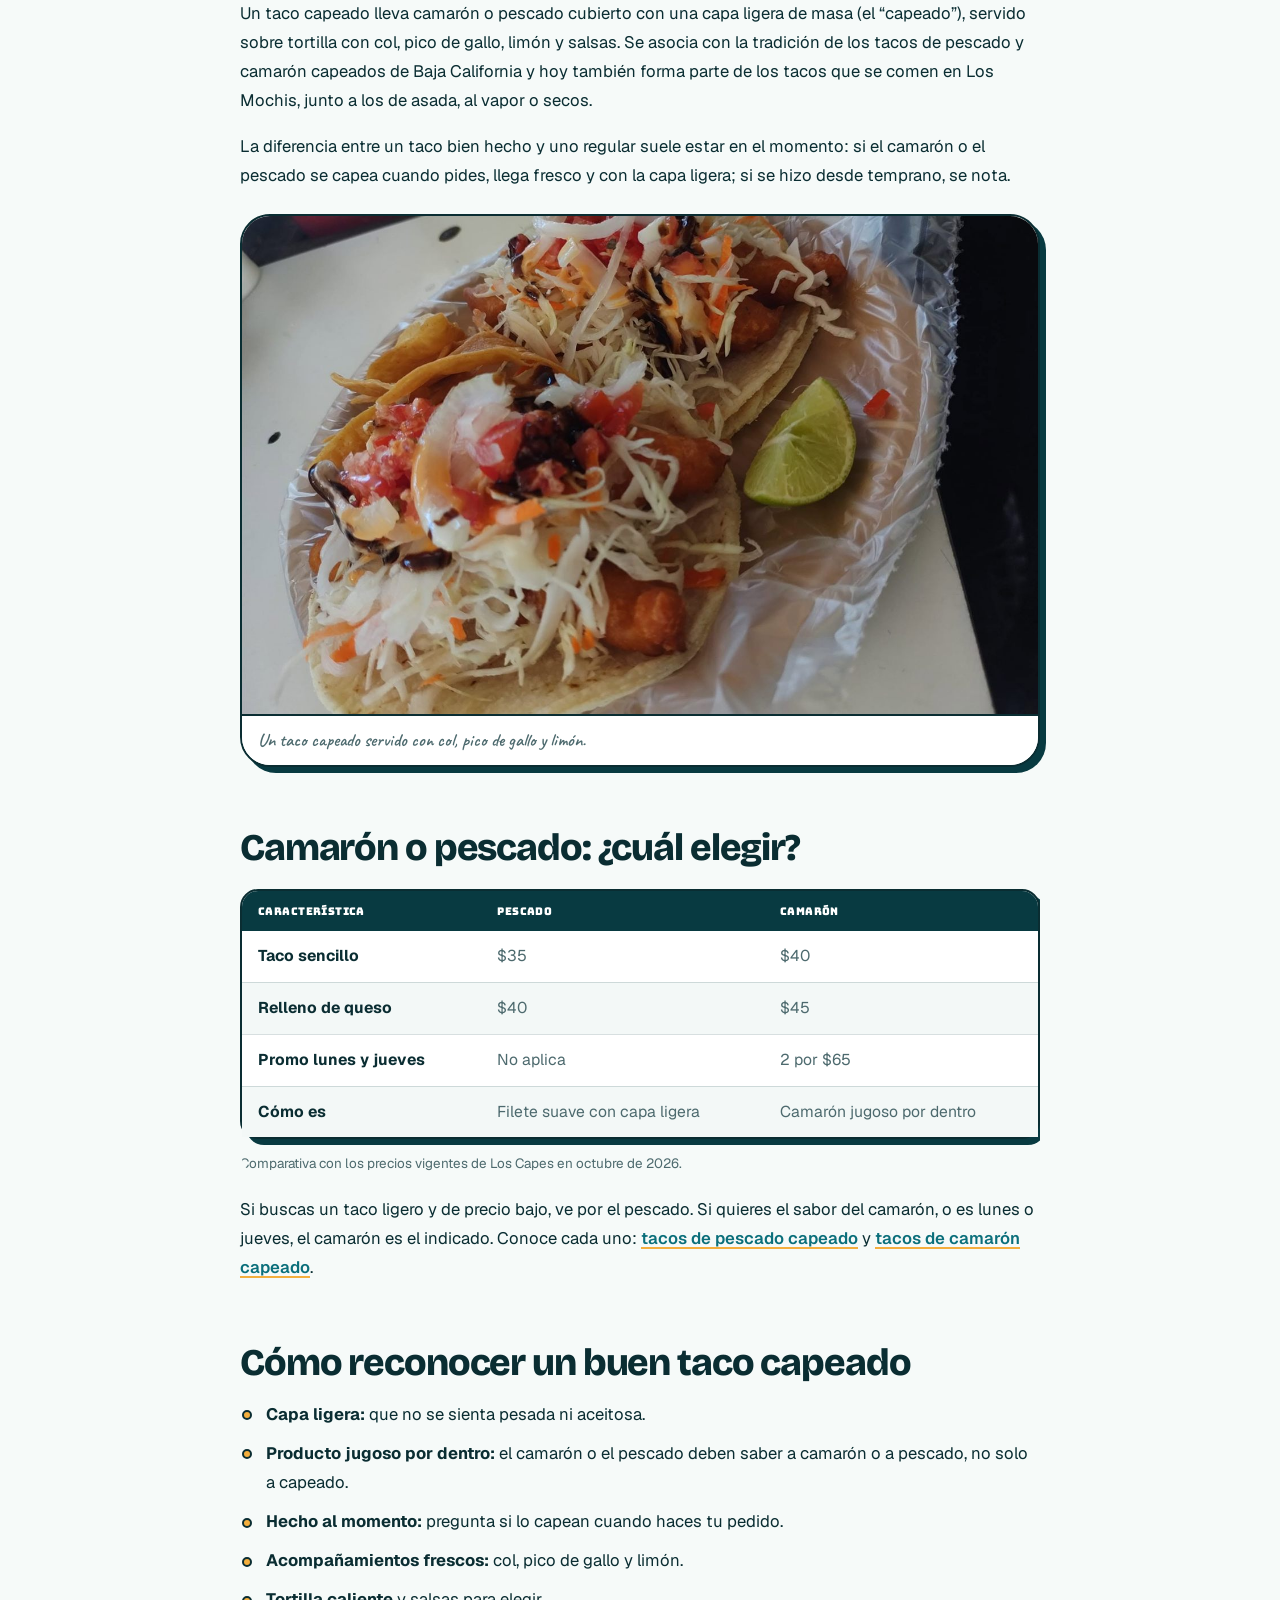
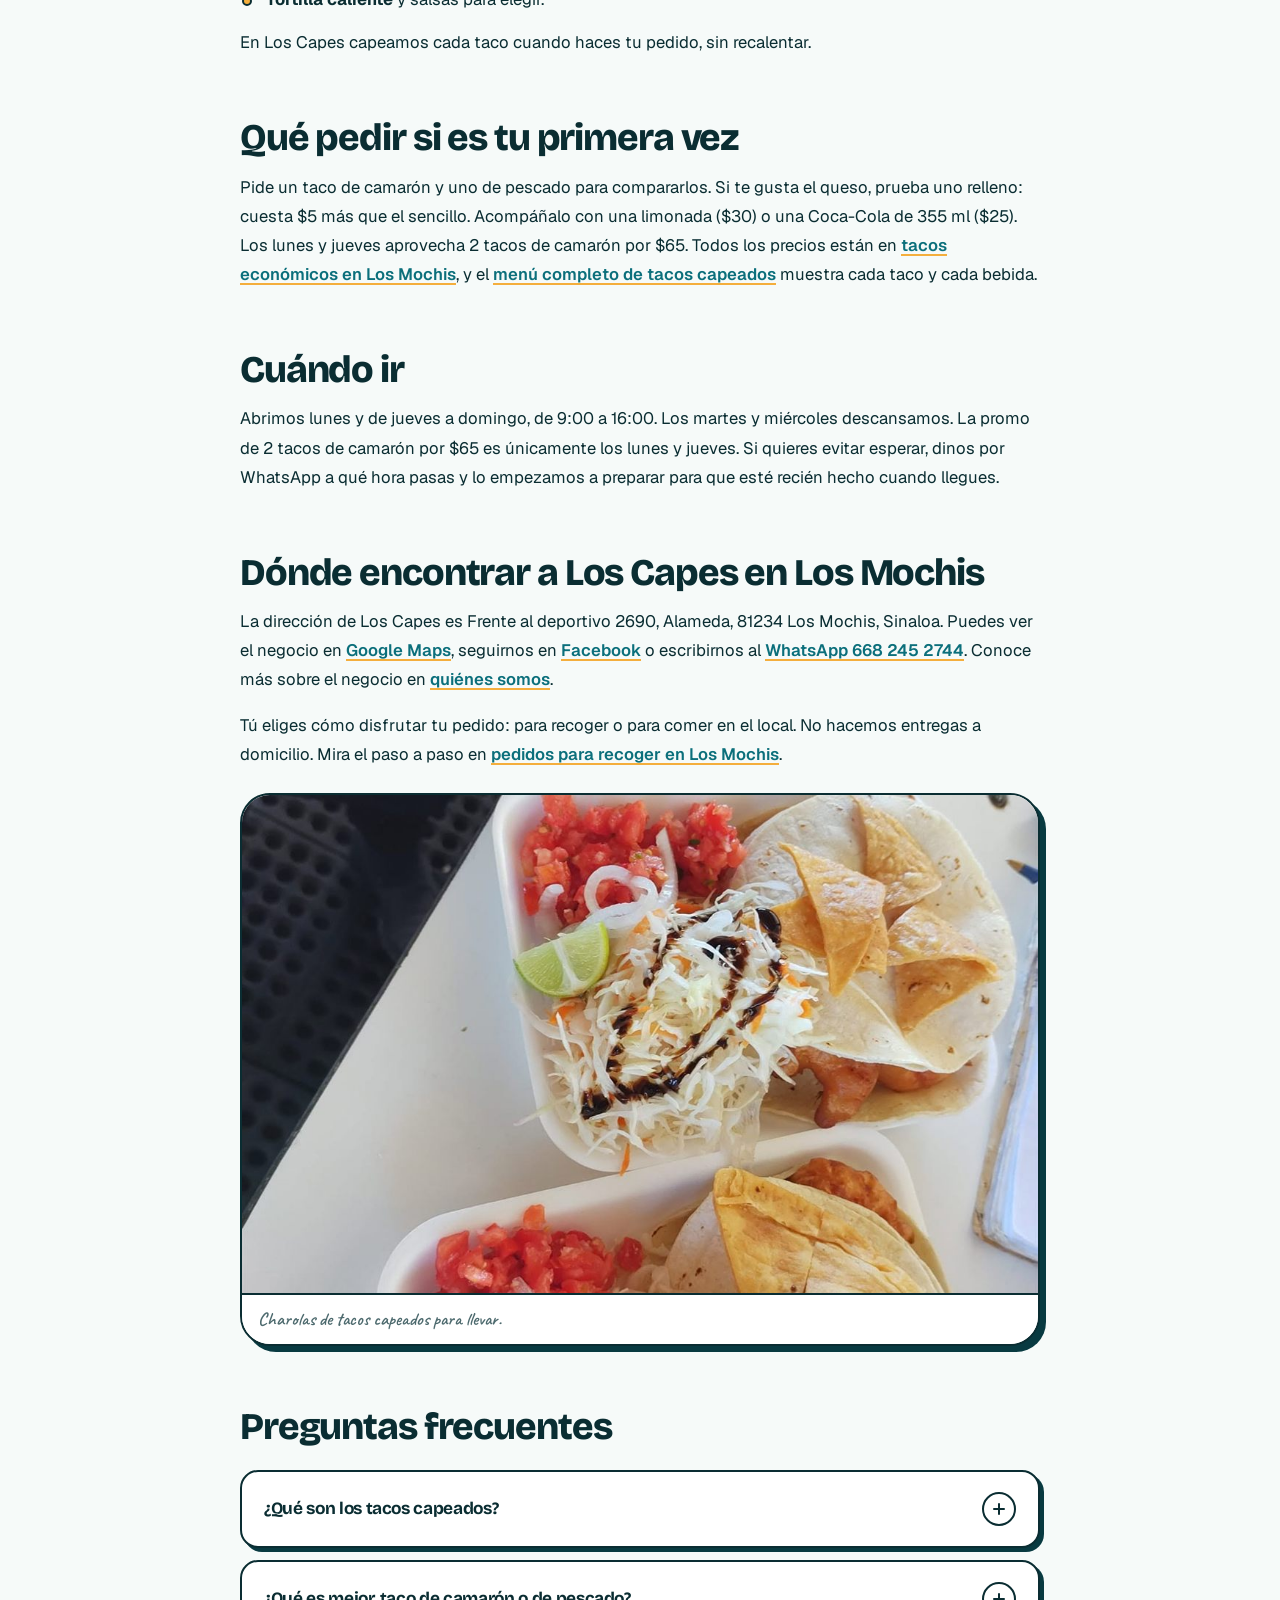
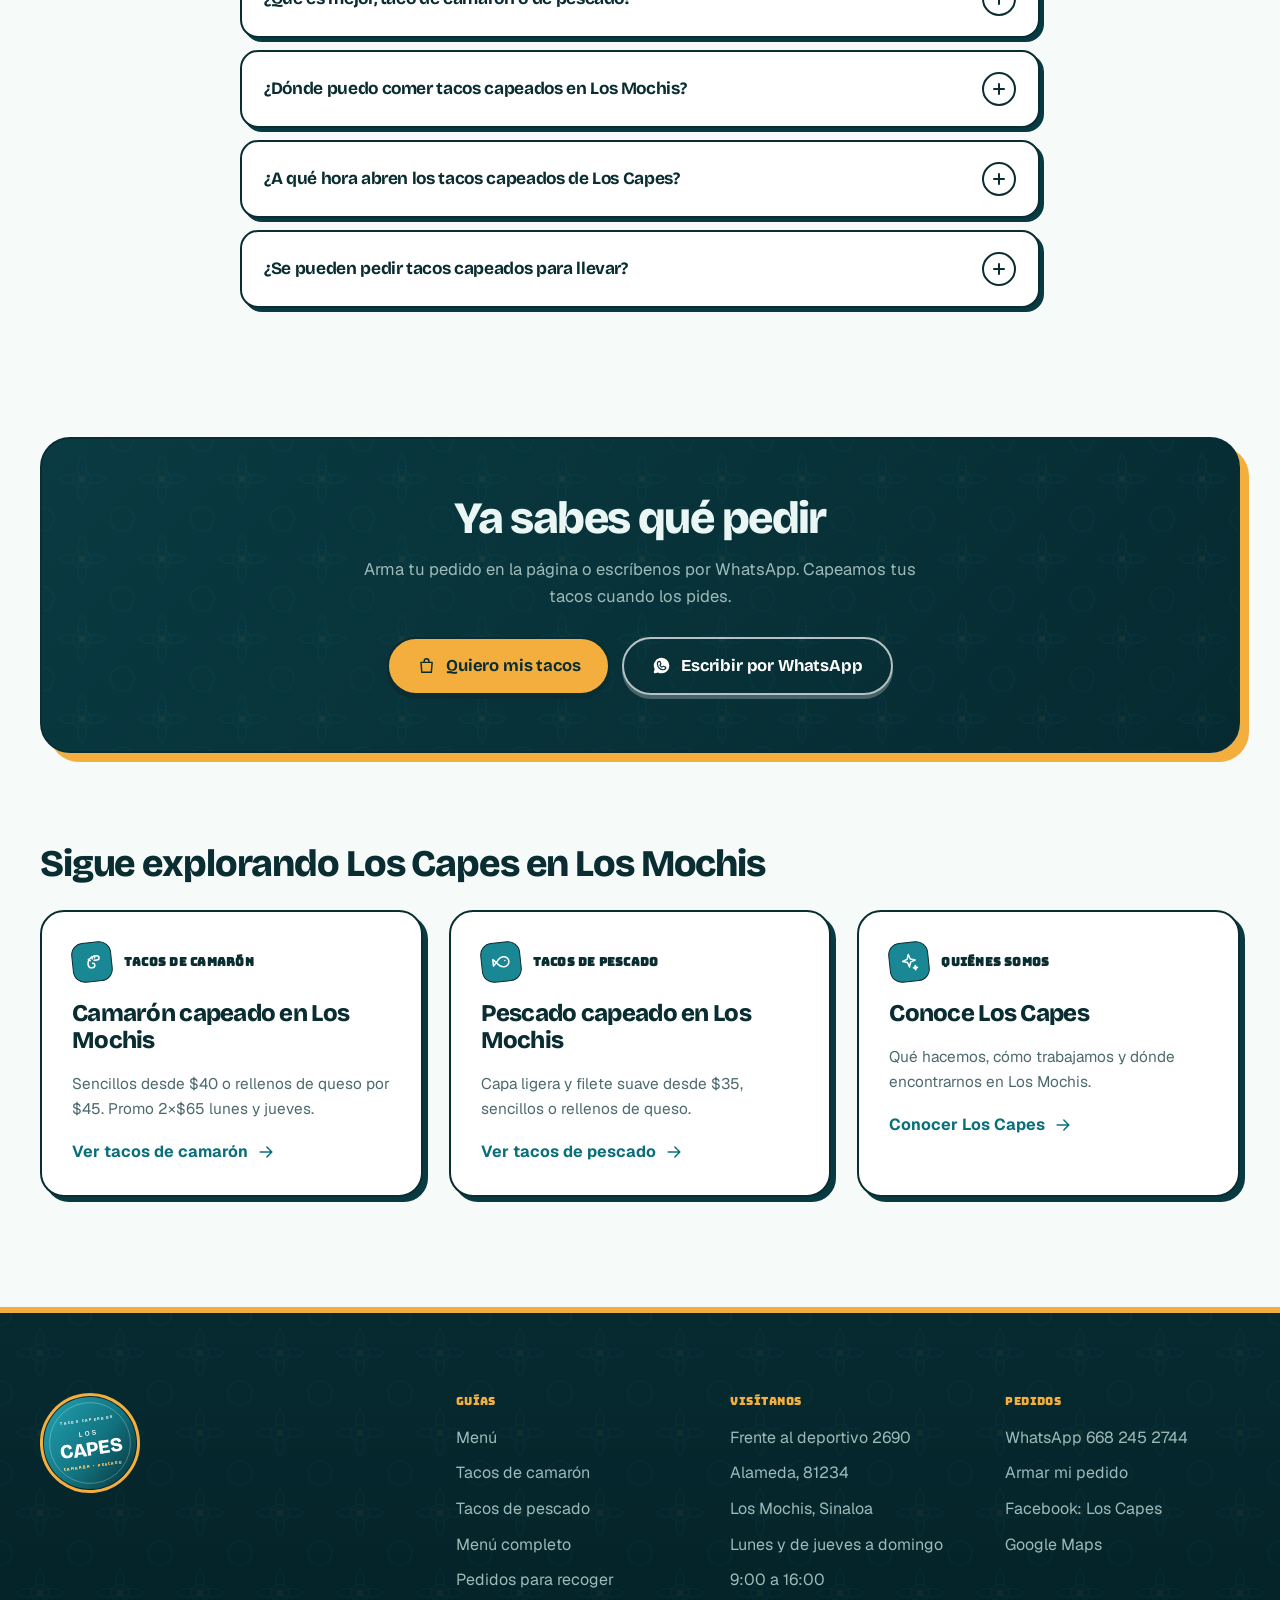
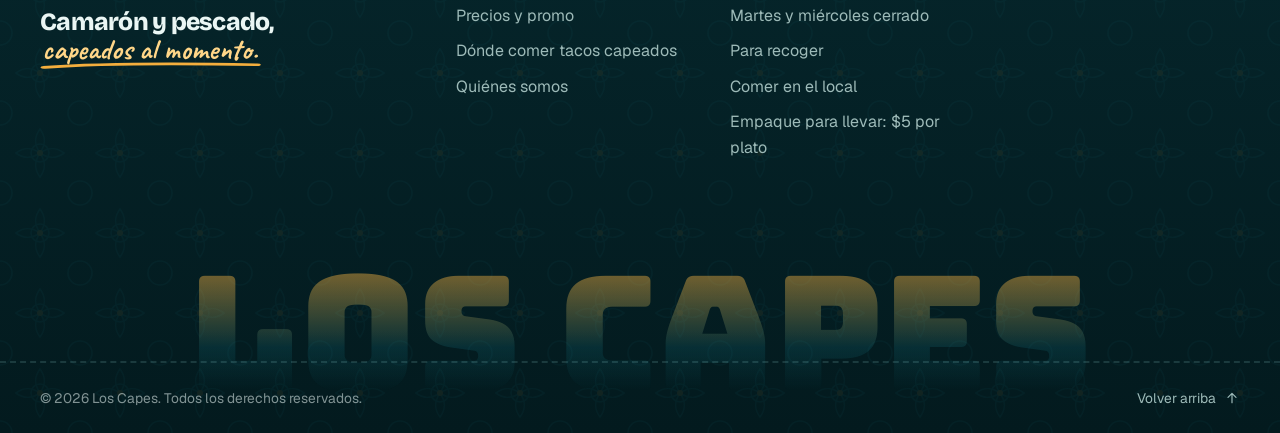
==== commit 7171f49e: "cambio de ubicacion y favicoin" ====
--- a/donde-comer-tacos-capeados-los-mochis/index.html
+++ b/donde-comer-tacos-capeados-los-mochis/index.html
@@ -18,6 +18,8 @@
 
   <meta name="geo.region" content="MX-SIN">
   <meta name="geo.placename" content="Los Mochis, Sinaloa">
+  <meta name="geo.position" content="25.7981016;-109.0299785">
+  <meta name="ICBM" content="25.7981016, -109.0299785">
 
   <meta name="color-scheme" content="light">
   <meta name="theme-color" content="#FFF8EC">
@@ -141,7 +143,7 @@
         "name": "¿Dónde puedo comer tacos capeados en Los Mochis?",
         "acceptedAnswer": {
           "@type": "Answer",
-          "text": "En Los Capes, en Los Mochis, Sinaloa. Puedes pedir para recoger o comer en el local."
+          "text": "En Los Capes. Nuestra dirección es Frente al deportivo 2690, Alameda, 81234 Los Mochis, Sinaloa. Puedes pedir para recoger o comer en el local."
         }
       },
       {
@@ -376,7 +378,7 @@
 
     <section id="donde">
       <h2>Dónde encontrar a Los Capes en Los Mochis</h2>
-      <p>Los Capes está en Los Mochis, Sinaloa. Puedes ver el negocio en <a href="https://maps.app.goo.gl/PNVK8VNBF23V8NiV8" target="_blank" rel="noopener noreferrer">Google Maps</a>, seguirnos en <a href="https://www.facebook.com/p/los-capes-61551611623002/" target="_blank" rel="noopener noreferrer">Facebook</a> o escribirnos al <a href="https://wa.me/526682452744?text=Hola%20Los%20Capes%2C%20quiero%20hacer%20un%20pedido." target="_blank" rel="noopener noreferrer">WhatsApp 668 245 2744</a>. Conoce más sobre el negocio en <a href="/quienes-somos-los-capes/">quiénes somos</a>.</p>
+      <p>La dirección de Los Capes es Frente al deportivo 2690, Alameda, 81234 Los Mochis, Sinaloa. Puedes ver el negocio en <a href="https://maps.app.goo.gl/AuPFGoGtbXwhij196" target="_blank" rel="noopener noreferrer">Google Maps</a>, seguirnos en <a href="https://www.facebook.com/p/los-capes-61551611623002/" target="_blank" rel="noopener noreferrer">Facebook</a> o escribirnos al <a href="https://wa.me/526682452744?text=Hola%20Los%20Capes%2C%20quiero%20hacer%20un%20pedido." target="_blank" rel="noopener noreferrer">WhatsApp 668 245 2744</a>. Conoce más sobre el negocio en <a href="/quienes-somos-los-capes/">quiénes somos</a>.</p>
       <p>Tú eliges cómo disfrutar tu pedido: para recoger o para comer en el local. No hacemos entregas a domicilio. Mira el paso a paso en <a href="/pedidos-para-recoger-los-mochis/">pedidos para recoger en Los Mochis</a>.</p>
       <figure class="pg-figure">
         <img src="/img/negocio/charolas-para-llevar.jpg" width="1085" height="1600" loading="lazy" decoding="async" alt="Tres charolas de tacos capeados con col, pico de gallo y limón, listas para llevar en Los Mochis">
@@ -397,7 +399,7 @@
                   </details>
                   <details class="faq__item" name="faq">
                     <summary><span>¿Dónde puedo comer tacos capeados en Los Mochis?</span><span class="faq__icon" aria-hidden="true"></span></summary>
-                    <div class="faq__answer"><p>En Los Capes, en Los Mochis, Sinaloa. Puedes pedir para recoger o comer en el local.</p></div>
+                    <div class="faq__answer"><p>En Los Capes. Nuestra dirección es Frente al deportivo 2690, Alameda, 81234 Los Mochis, Sinaloa. Puedes pedir para recoger o comer en el local.</p></div>
                   </details>
                   <details class="faq__item" name="faq">
                     <summary><span>¿A qué hora abren los tacos capeados de Los Capes?</span><span class="faq__icon" aria-hidden="true"></span></summary>
@@ -494,6 +496,8 @@
       <div class="footer__col">
         <p class="footer__title">Visítanos</p>
         <ul>
+          <li>Frente al deportivo 2690</li>
+          <li>Alameda, 81234</li>
           <li>Los Mochis, Sinaloa</li>
           <li>Lunes y de jueves a domingo</li>
           <li>9:00 a 16:00</li>
@@ -508,7 +512,7 @@
           <li><a href="https://wa.me/526682452744" target="_blank" rel="noopener noreferrer">WhatsApp 668 245 2744</a></li>
           <li><a href="/#menu">Armar mi pedido</a></li>
           <li><a href="https://www.facebook.com/p/los-capes-61551611623002/" target="_blank" rel="noopener noreferrer">Facebook: Los Capes</a></li>
-          <li><a href="https://maps.app.goo.gl/PNVK8VNBF23V8NiV8" target="_blank" rel="noopener noreferrer">Google Maps</a></li>
+          <li><a href="https://maps.app.goo.gl/AuPFGoGtbXwhij196" target="_blank" rel="noopener noreferrer">Google Maps</a></li>
         </ul>
       </div>
     </div>
--- a/css/styles.css
+++ b/css/styles.css
@@ -2225,6 +2225,23 @@
 .hours-grid .cell--hours { gap: 22px; }
 .hours-grid .cell--photo { min-height: 340px; }
 
+/* Ubicación: mapa de Google + dirección */
+.cell--map { gap: 0; padding: 0; margin-top: 22px; }
+.map__frame { position: relative; min-height: 300px; background: var(--bg-alt); border-bottom: var(--border); }
+.map__frame iframe { position: absolute; inset: 0; width: 100%; height: 100%; border: 0; }
+.map__info { display: flex; flex-direction: column; align-items: flex-start; gap: 16px; padding: 26px 24px 28px; }
+.map__addr {
+  font-style: normal;
+  font-family: var(--font-display);
+  font-size: clamp(1.25rem, 3.4vw, 1.7rem);
+  font-weight: 800;
+  line-height: 1.2;
+  letter-spacing: -.02em;
+  color: var(--ink);
+}
+.map__note { color: var(--muted); max-width: 36ch; }
+.map__actions { display: flex; flex-wrap: wrap; gap: 10px; margin-top: 4px; }
+
 /* Pizarrón de precios a todo lo ancho */
 .board-sec { background: var(--bg-alt); }
 .board {
@@ -2257,6 +2274,9 @@
   .hours-grid { grid-template-columns: 1.55fr 1fr; gap: 26px; }
   .hours-grid .cell--hours { padding: 40px; }
   .hours-grid .cell--hours .cell__big { font-size: clamp(3.6rem, 6vw, 5.4rem); }
+  .cell--map { display: grid; grid-template-columns: 1.6fr 1fr; padding: 0; margin-top: 26px; }
+  .map__frame { min-height: 400px; border-bottom: 0; border-right: var(--border); }
+  .map__info { justify-content: center; padding: 40px; }
   .board { padding: 54px 60px 50px; }
   .board__cols { grid-template-columns: 1fr 1fr; gap: 56px; }
   .board__cols .pricelist + .pricelist { padding-left: 56px; margin-left: -28px; border-left: 2px dashed rgba(244, 241, 230, .25); }
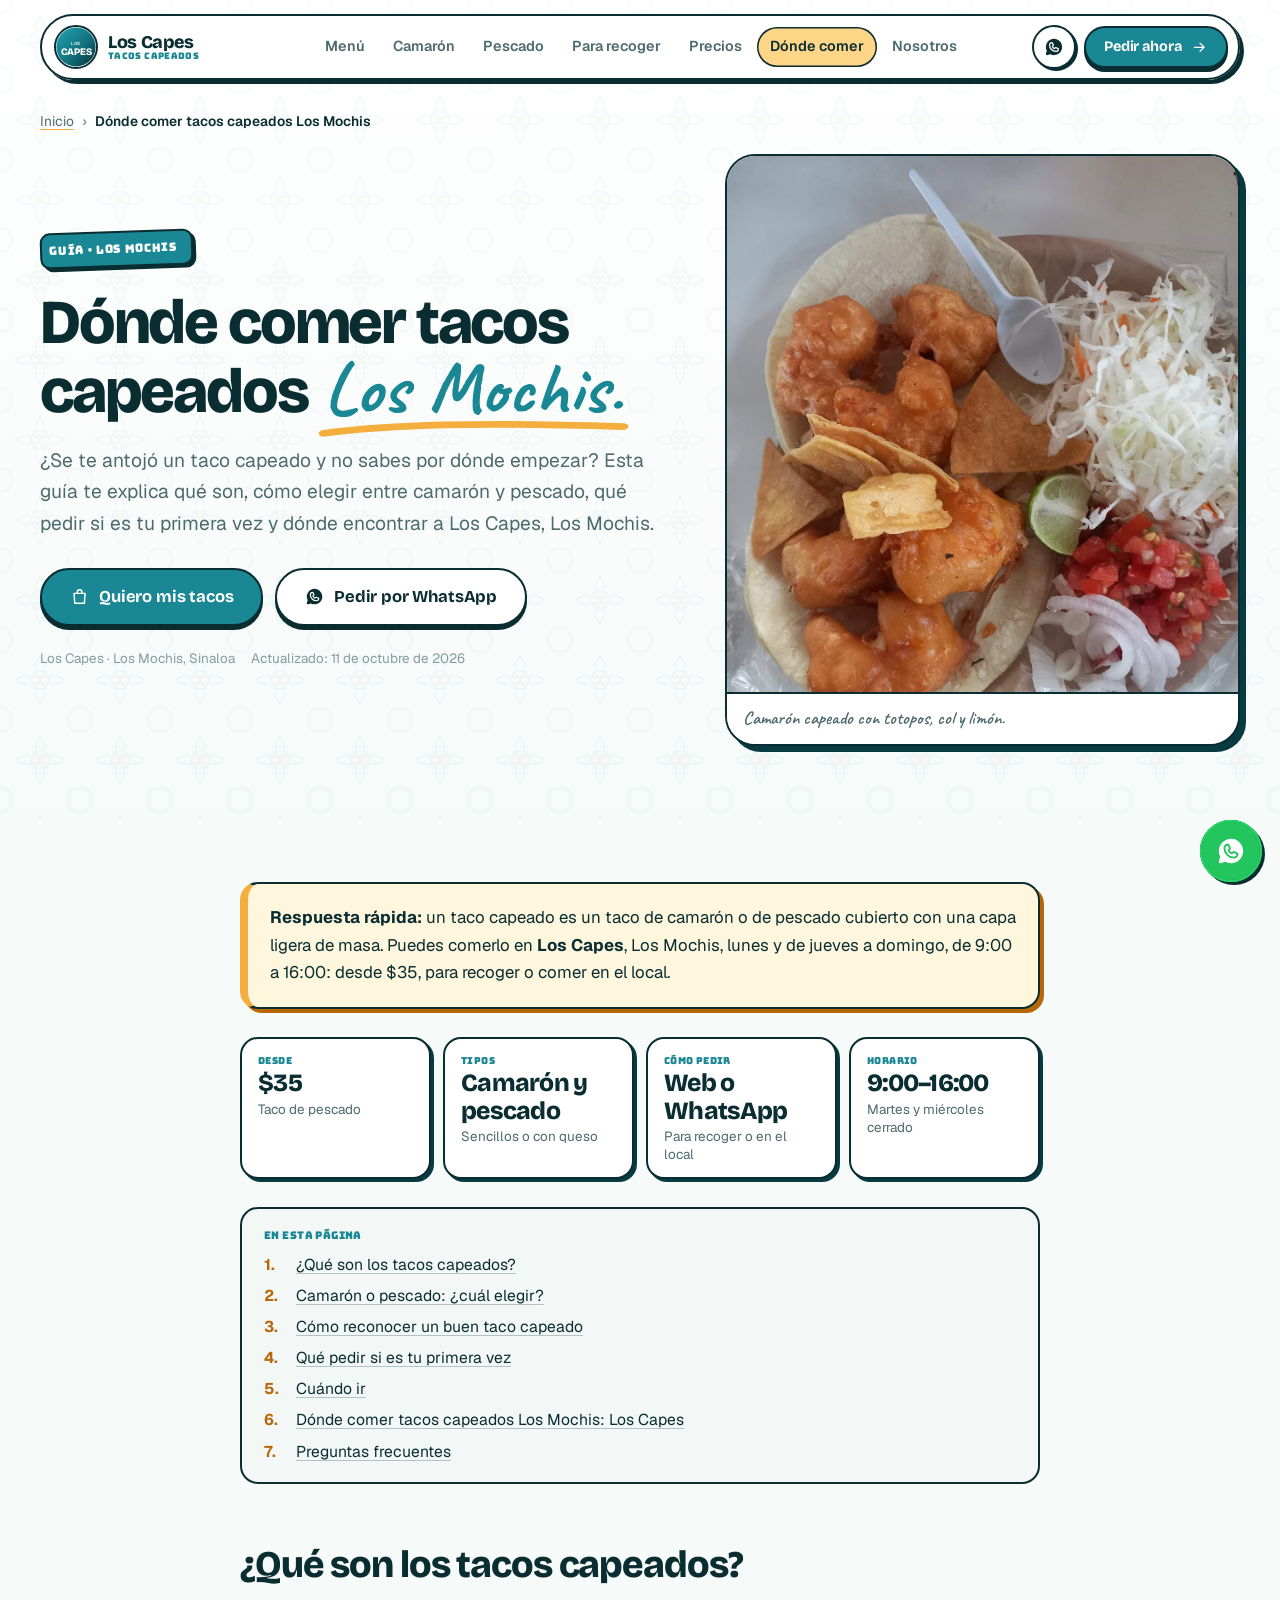
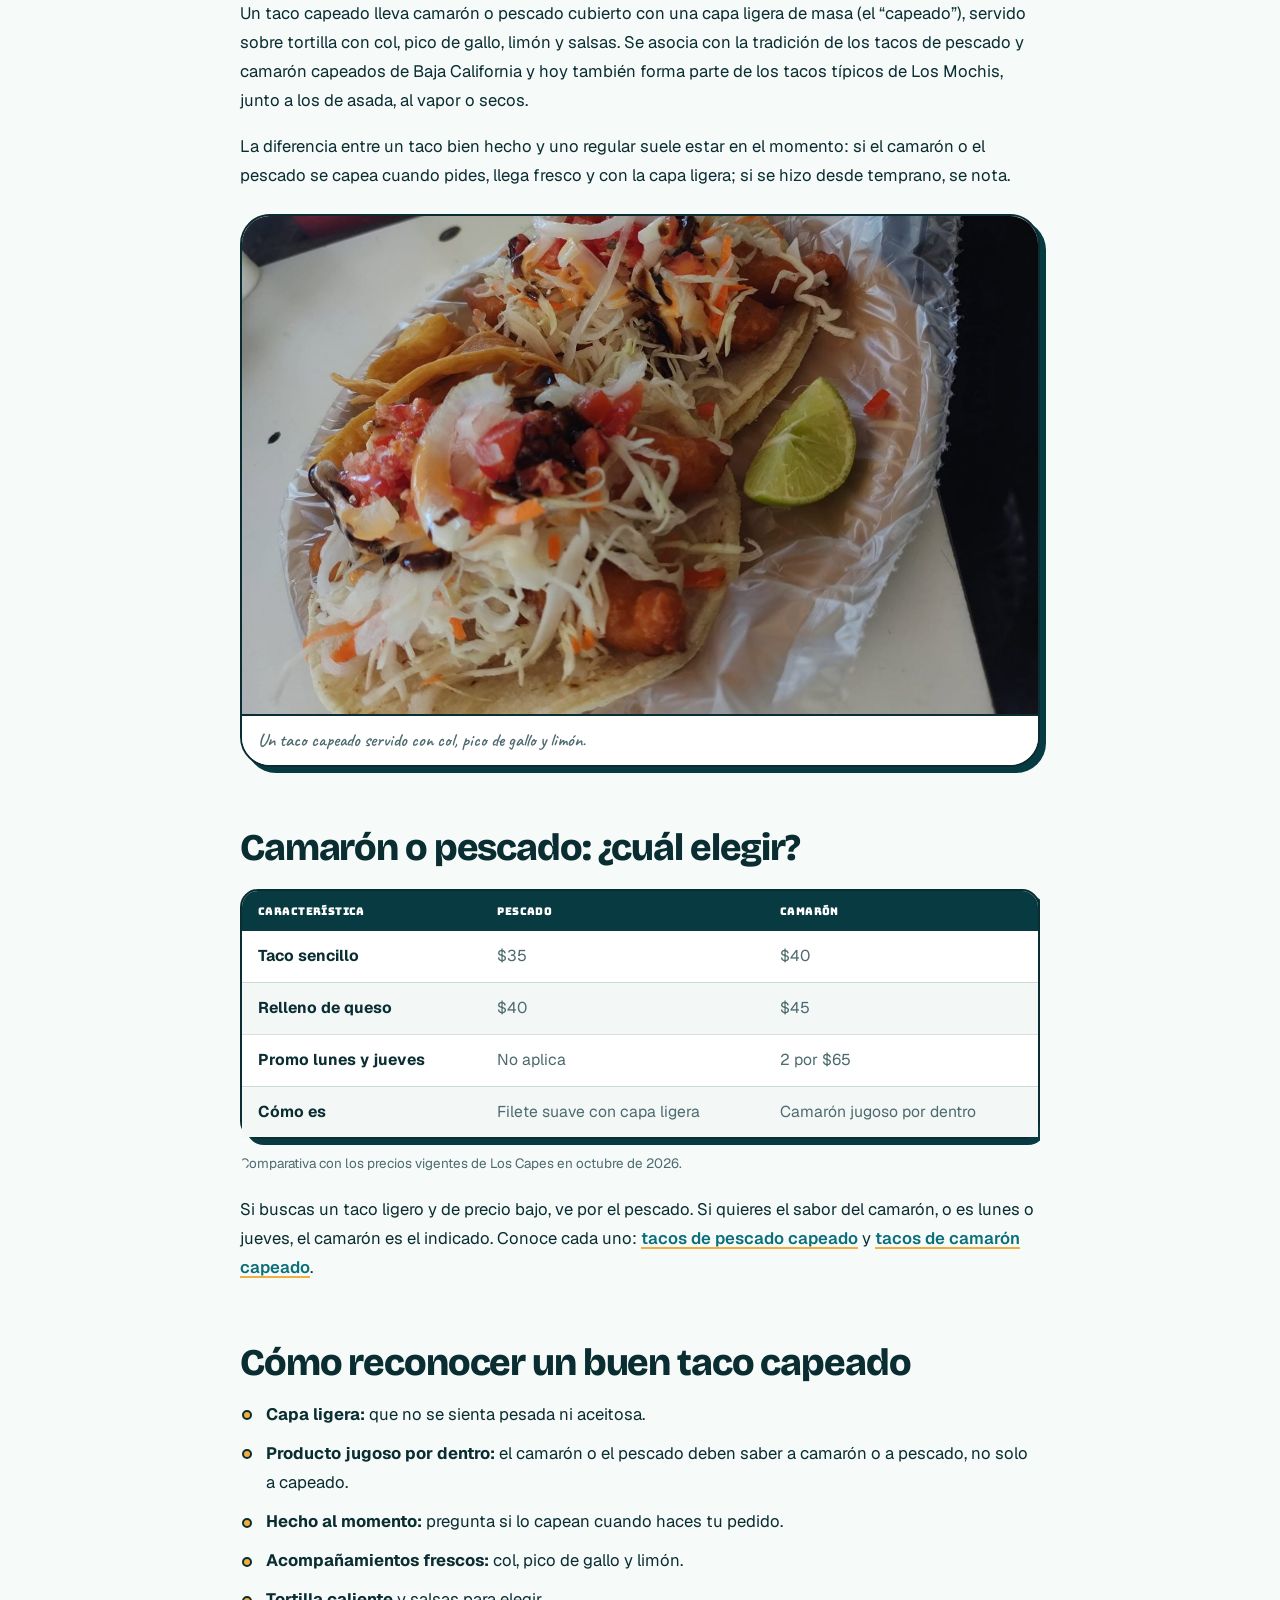
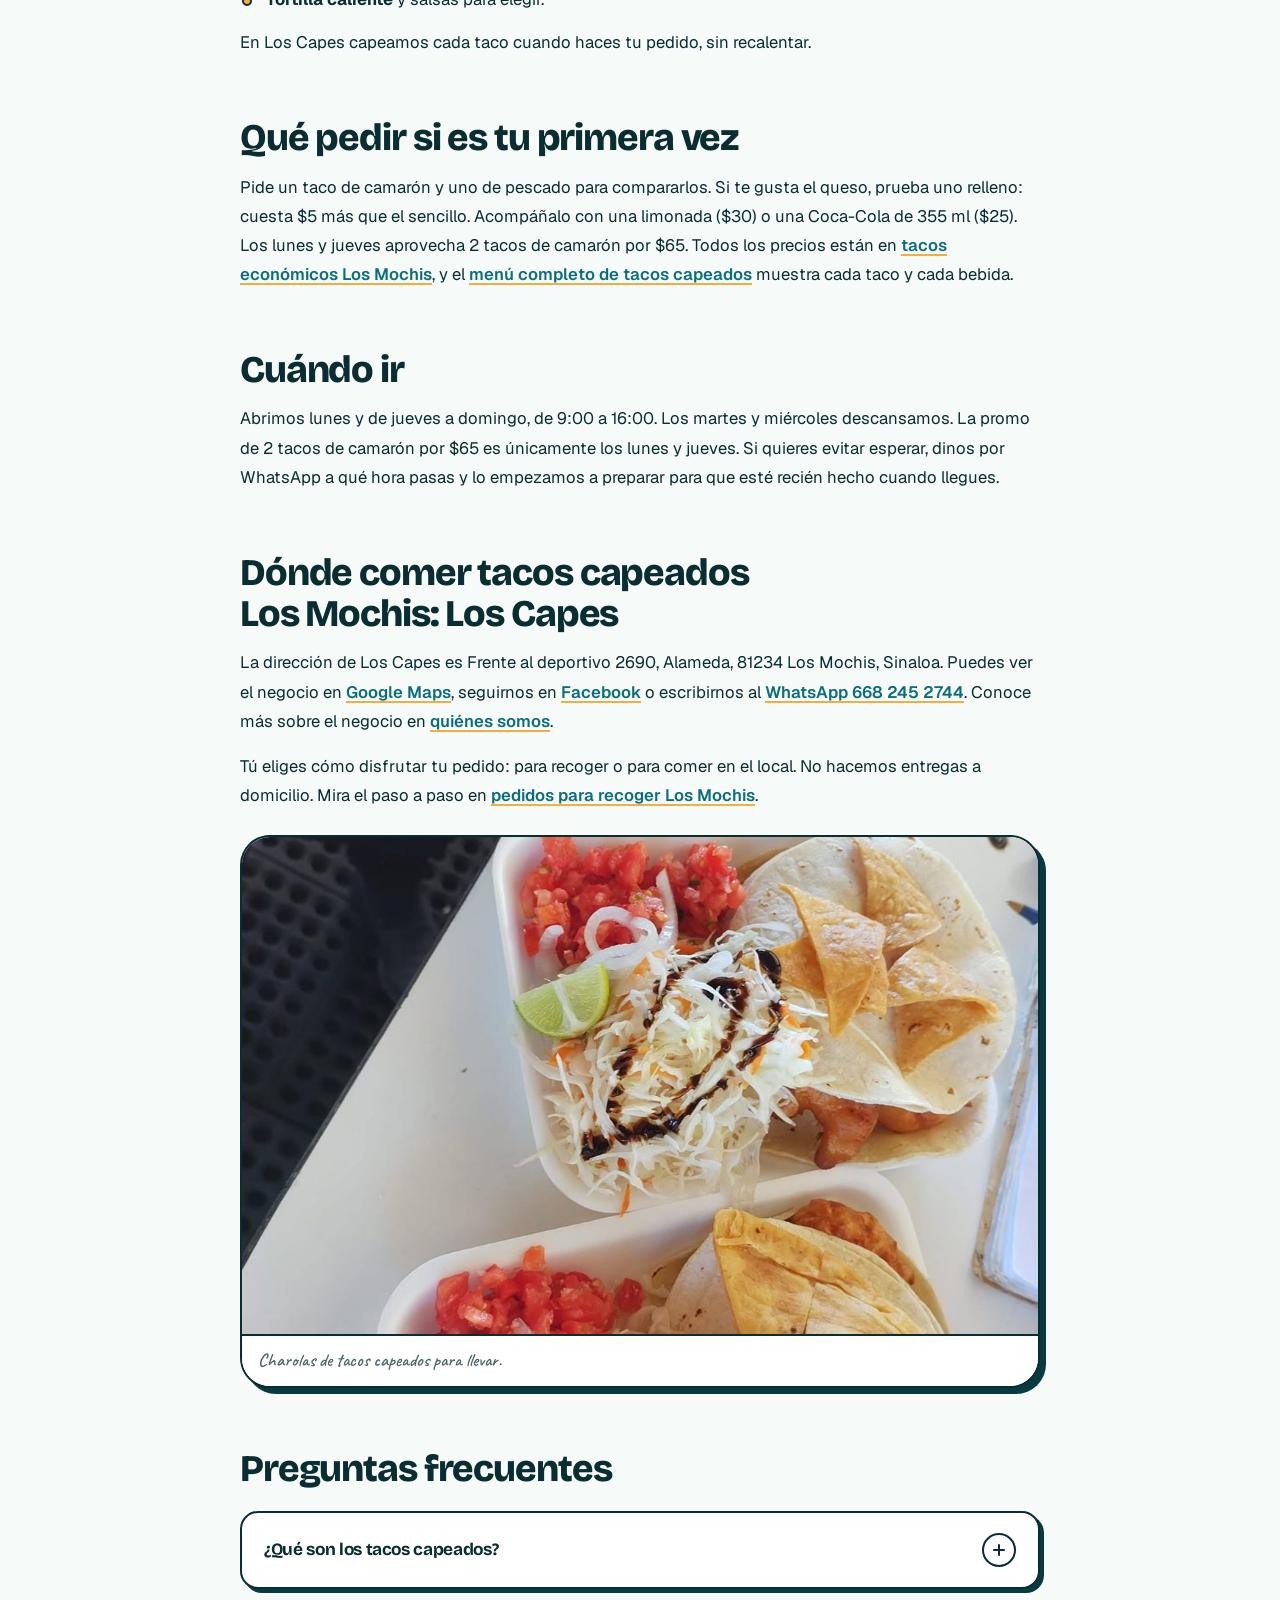
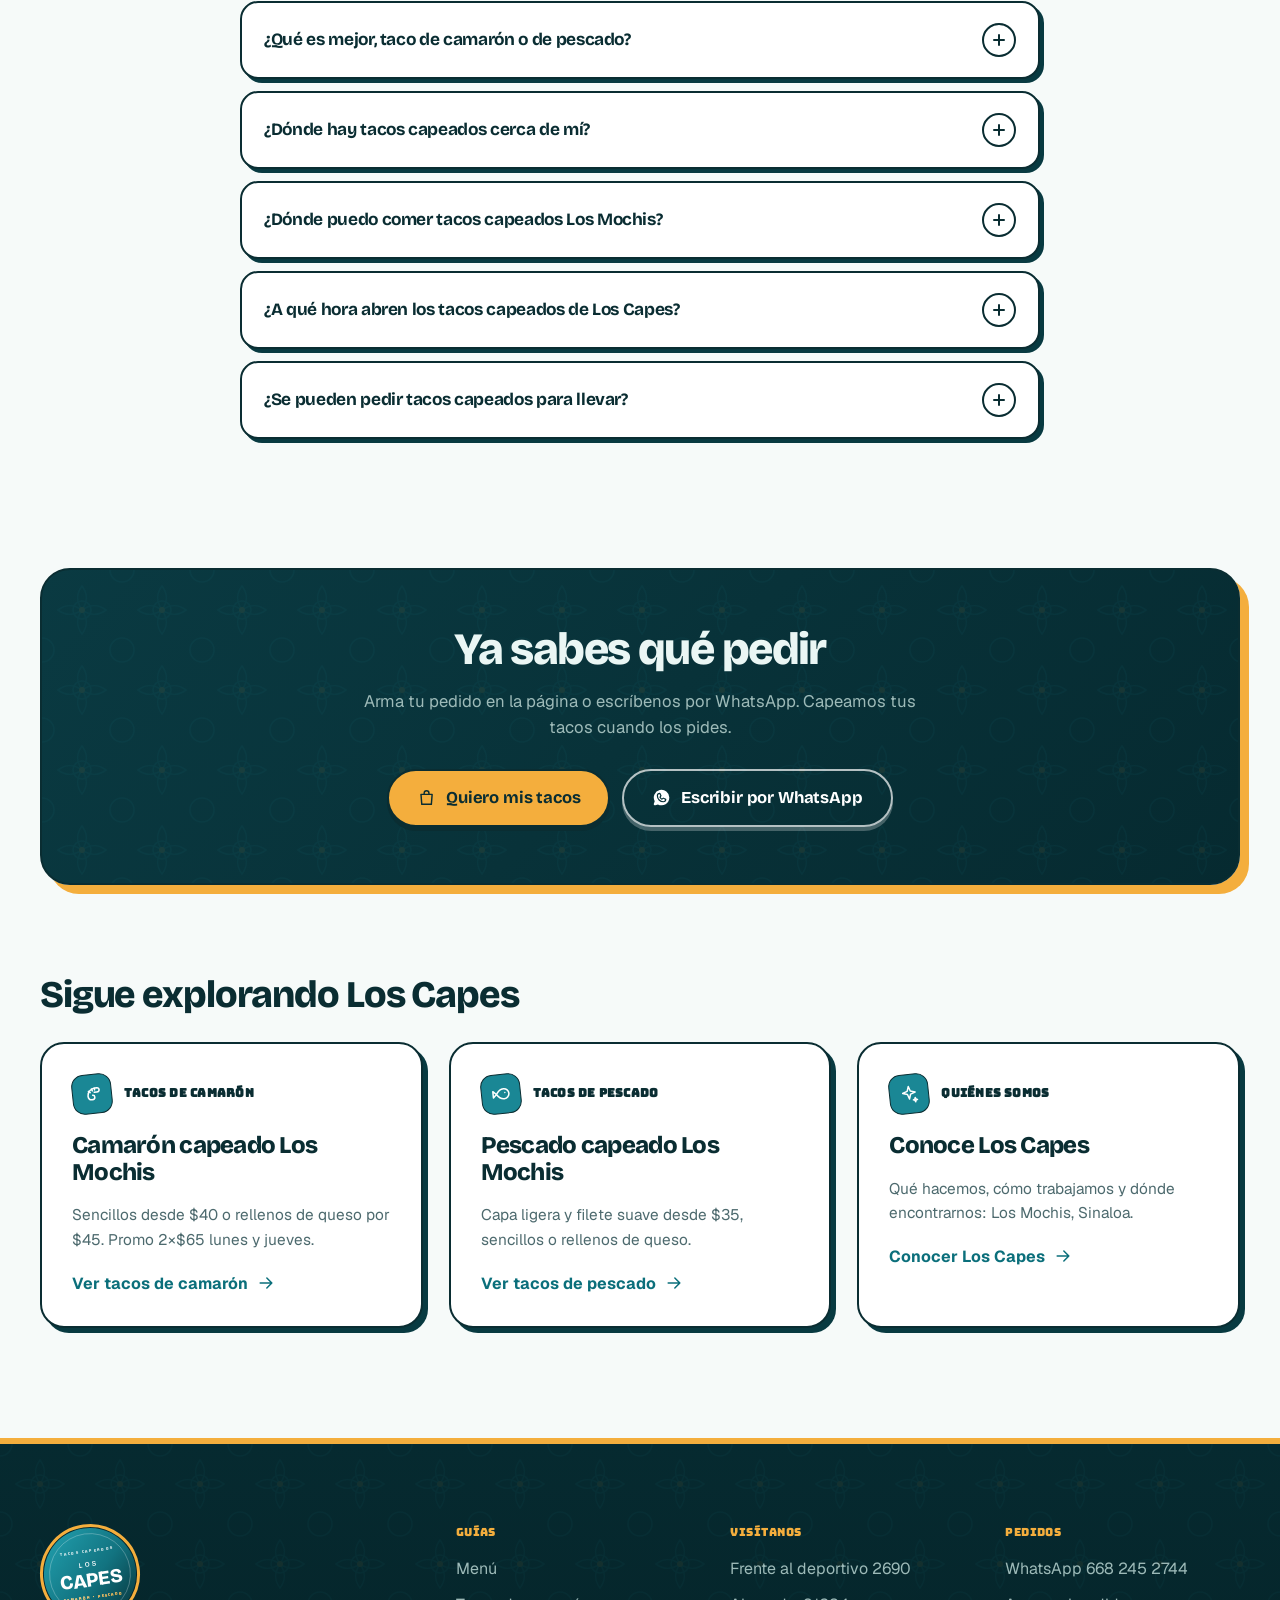
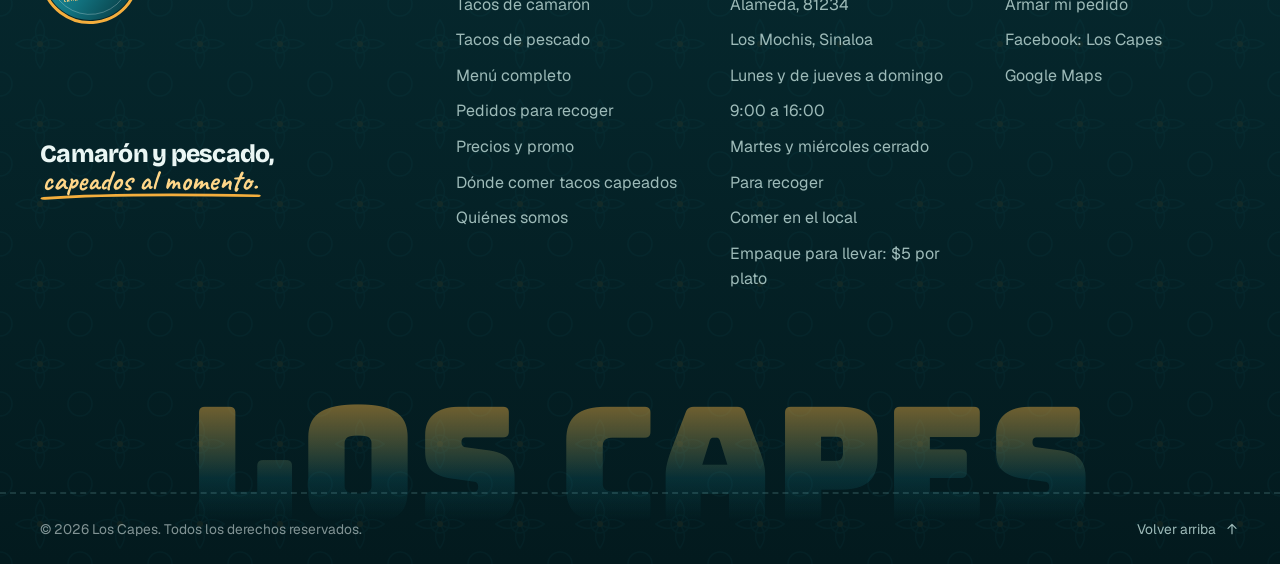
==== commit 0900e7ff: "mejorando seo" ====
--- a/donde-comer-tacos-capeados-los-mochis/index.html
+++ b/donde-comer-tacos-capeados-los-mochis/index.html
@@ -7,9 +7,9 @@
   <!-- SEO LOCAL (Los Mochis, Sinaloa). Página de apoyo para posicionamiento indirecto.
        Dominio oficial: https://www.loscapes.com. Si cambia el dominio, actualiza canonical, og:url,
        og:image, el JSON-LD, robots.txt y sitemap.xml. -->
-  <title>Dónde Comer Tacos Capeados en Los Mochis | Los Capes</title>
-  <meta name="description" content="Guía para comer tacos capeados en Los Mochis: qué son, camarón o pescado, qué pedir, horarios y precios en Los Capes. Pide por WhatsApp o en la página.">
-  <meta name="keywords" content="dónde comer tacos capeados en los mochis, qué son los tacos capeados, tacos capeados los mochis, qué comer en los mochis, dónde comer en los mochis, camarón o pescado tacos, tacos de camarón y pescado, Los Capes">
+  <title>Dónde Comer Tacos Capeados Los Mochis | Los Capes</title>
+  <meta name="description" content="Dónde comer tacos capeados Los Mochis: guía con qué son, camarón o pescado, qué pedir, horarios y precios en Los Capes. Pide por WhatsApp o en la página.">
+  <meta name="keywords" content="dónde comer tacos capeados los mochis, qué son los tacos capeados, tacos capeados los mochis, qué comer los mochis, dónde comer los mochis, camarón o pescado tacos, tacos de camarón y pescado, Los Capes">
   <meta name="author" content="Los Capes">
   <meta name="robots" content="index, follow, max-image-preview:large, max-snippet:-1, max-video-preview:-1">
   <link rel="canonical" href="https://www.loscapes.com/donde-comer-tacos-capeados-los-mochis/">
@@ -27,22 +27,22 @@
   <meta property="og:type" content="article">
   <meta property="og:locale" content="es_MX">
   <meta property="og:site_name" content="Los Capes">
-  <meta property="og:title" content="Dónde Comer Tacos Capeados en Los Mochis | Los Capes">
-  <meta property="og:description" content="Guía para comer tacos capeados en Los Mochis: qué son, camarón o pescado, qué pedir, horarios y precios en Los Capes. Pide por WhatsApp o en la página.">
+  <meta property="og:title" content="Dónde Comer Tacos Capeados Los Mochis | Los Capes">
+  <meta property="og:description" content="Dónde comer tacos capeados Los Mochis: guía con qué son, camarón o pescado, qué pedir, horarios y precios en Los Capes. Pide por WhatsApp o en la página.">
   <meta property="og:url" content="https://www.loscapes.com/donde-comer-tacos-capeados-los-mochis/">
   <meta property="og:image" content="https://www.loscapes.com/img/negocio/og-guia.jpg">
   <meta property="og:image:type" content="image/jpeg">
   <meta property="og:image:width" content="1200">
   <meta property="og:image:height" content="630">
-  <meta property="og:image:alt" content="Camarón capeado sobre tortilla con totopos y col: guía de tacos capeados en Los Mochis">
+  <meta property="og:image:alt" content="Camarón capeado sobre tortilla con totopos y col: guía de tacos capeados Los Mochis">
   <meta property="article:published_time" content="2026-10-11">
   <meta property="article:modified_time" content="2026-10-11">
   <meta property="article:author" content="Los Capes">
   <meta name="twitter:card" content="summary_large_image">
-  <meta name="twitter:title" content="Dónde Comer Tacos Capeados en Los Mochis | Los Capes">
-  <meta name="twitter:description" content="Guía para comer tacos capeados en Los Mochis: qué son, camarón o pescado, qué pedir, horarios y precios en Los Capes. Pide por WhatsApp o en la página.">
+  <meta name="twitter:title" content="Dónde Comer Tacos Capeados Los Mochis | Los Capes">
+  <meta name="twitter:description" content="Dónde comer tacos capeados Los Mochis: guía con qué son, camarón o pescado, qué pedir, horarios y precios en Los Capes. Pide por WhatsApp o en la página.">
   <meta name="twitter:image" content="https://www.loscapes.com/img/negocio/og-guia.jpg">
-  <meta name="twitter:image:alt" content="Camarón capeado sobre tortilla con totopos y col: guía de tacos capeados en Los Mochis">
+  <meta name="twitter:image:alt" content="Camarón capeado sobre tortilla con totopos y col: guía de tacos capeados Los Mochis">
 
   <link rel="icon" href="/favicon.ico" sizes="48x48">
   <link rel="icon" type="image/svg+xml" href="/img/icon.svg">
@@ -76,7 +76,7 @@
       {
         "@type": "ListItem",
         "position": 2,
-        "name": "Dónde comer tacos capeados en Los Mochis",
+        "name": "Dónde comer tacos capeados Los Mochis",
         "item": "https://www.loscapes.com/donde-comer-tacos-capeados-los-mochis/"
       }
     ]
@@ -91,8 +91,8 @@
       "@type": "WebPage",
       "@id": "https://www.loscapes.com/donde-comer-tacos-capeados-los-mochis/"
     },
-    "headline": "Dónde comer tacos capeados en Los Mochis",
-    "description": "Guía para comer tacos capeados en Los Mochis: qué son, camarón o pescado, qué pedir, horarios y precios en Los Capes. Pide por WhatsApp o en la página.",
+    "headline": "Dónde comer tacos capeados Los Mochis",
+    "description": "Dónde comer tacos capeados Los Mochis: guía con qué son, camarón o pescado, qué pedir, horarios y precios en Los Capes. Pide por WhatsApp o en la página.",
     "image": [
       "https://www.loscapes.com/img/negocio/og-guia.jpg"
     ],
@@ -140,7 +140,15 @@
       },
       {
         "@type": "Question",
-        "name": "¿Dónde puedo comer tacos capeados en Los Mochis?",
+        "name": "¿Dónde hay tacos capeados cerca de mí?",
+        "acceptedAnswer": {
+          "@type": "Answer",
+          "text": "Si estás por Los Mochis, Los Capes te queda cerca: Frente al deportivo 2690, Alameda, 81234 Los Mochis, Sinaloa, frente al deportivo. Abrimos lunes y de jueves a domingo, de 9:00 a 16:00. Pide por WhatsApp al 668 245 2744 y pasa por tu pedido."
+        }
+      },
+      {
+        "@type": "Question",
+        "name": "¿Dónde puedo comer tacos capeados Los Mochis?",
         "acceptedAnswer": {
           "@type": "Answer",
           "text": "En Los Capes. Nuestra dirección es Frente al deportivo 2690, Alameda, 81234 Los Mochis, Sinaloa. Puedes pedir para recoger o comer en el local."
@@ -269,15 +277,15 @@
           <nav class="crumbs" aria-label="Ruta de navegación">
             <ol>
               <li><a href="/">Inicio</a></li>
-              <li aria-current="page">Dónde comer tacos capeados en Los Mochis</li>
+              <li aria-current="page">Dónde comer tacos capeados Los Mochis</li>
             </ol>
           </nav>
 
           <div class="pg-hero__grid">
             <div class="pg-hero__copy">
               <p class="eyebrow">Guía · Los Mochis</p>
-              <h1 class="sec-title pg-title">Dónde comer tacos capeados en <em>Los Mochis.</em></h1>
-              <p class="pg-lead">¿Se te antojó un taco capeado y no sabes por dónde empezar? Esta guía te explica qué son, cómo elegir entre camarón y pescado, qué pedir si es tu primera vez y dónde encontrar a Los Capes en Los Mochis.</p>
+              <h1 class="sec-title pg-title">Dónde comer tacos capeados <em>Los Mochis.</em></h1>
+              <p class="pg-lead">¿Se te antojó un taco capeado y no sabes por dónde empezar? Esta guía te explica qué son, cómo elegir entre camarón y pescado, qué pedir si es tu primera vez y dónde encontrar a Los Capes, Los Mochis.</p>
               <div class="pg-actions">
                 <a class="btn btn--primary btn--lg" href="/#menu">
                   <svg class="i" aria-hidden="true" focusable="false"><use href="#i-bag"/></svg>
@@ -292,7 +300,7 @@
             </div>
 
             <figure class="pg-figure">
-              <img src="/img/negocio/camaron-plato.jpg" width="1200" height="1398" fetchpriority="high" decoding="async" alt="Camarón capeado sobre tortilla con totopos, col, pico de gallo y limón: tacos capeados en Los Mochis">
+              <img src="/img/negocio/camaron-plato.jpg" width="1200" height="1398" fetchpriority="high" decoding="async" alt="Camarón capeado sobre tortilla con totopos, col, pico de gallo y limón: tacos capeados Los Mochis">
               <figcaption>Camarón capeado con totopos, col y limón.</figcaption>
             </figure>
           </div>
@@ -303,7 +311,7 @@
         <div class="container">
           <div class="pg-wrap">
             <aside class="pg-answer" aria-label="Respuesta rápida">
-              <p><strong>Respuesta rápida:</strong> un taco capeado es un taco de camarón o de pescado cubierto con una capa ligera de masa. En Los Mochis puedes comerlo en <strong>Los Capes</strong>, lunes y de jueves a domingo, de 9:00 a 16:00: desde $35, para recoger o comer en el local.</p>
+              <p><strong>Respuesta rápida:</strong> un taco capeado es un taco de camarón o de pescado cubierto con una capa ligera de masa. Puedes comerlo en <strong>Los Capes</strong>, Los Mochis, lunes y de jueves a domingo, de 9:00 a 16:00: desde $35, para recoger o comer en el local.</p>
             </aside>
 
             <ul class="facts">
@@ -321,7 +329,7 @@
                 <li><a href="#que-buscar">Cómo reconocer un buen taco capeado</a></li>
                 <li><a href="#primera-vez">Qué pedir si es tu primera vez</a></li>
                 <li><a href="#cuando-ir">Cuándo ir</a></li>
-                <li><a href="#donde">Dónde encontrar a Los Capes en Los Mochis</a></li>
+                <li><a href="#donde">Dónde comer tacos capeados Los Mochis: Los Capes</a></li>
                 <li><a href="#preguntas">Preguntas frecuentes</a></li>
               </ol>
             </nav>
@@ -329,10 +337,10 @@
             <div class="prose">
               <section id="que-son">
       <h2>¿Qué son los tacos capeados?</h2>
-      <p>Un taco capeado lleva camarón o pescado cubierto con una capa ligera de masa (el “capeado”), servido sobre tortilla con col, pico de gallo, limón y salsas. Se asocia con la tradición de los tacos de pescado y camarón capeados de Baja California y hoy también forma parte de los tacos que se comen en Los Mochis, junto a los de asada, al vapor o secos.</p>
+      <p>Un taco capeado lleva camarón o pescado cubierto con una capa ligera de masa (el “capeado”), servido sobre tortilla con col, pico de gallo, limón y salsas. Se asocia con la tradición de los tacos de pescado y camarón capeados de Baja California y hoy también forma parte de los tacos típicos de Los Mochis, junto a los de asada, al vapor o secos.</p>
       <p>La diferencia entre un taco bien hecho y uno regular suele estar en el momento: si el camarón o el pescado se capea cuando pides, llega fresco y con la capa ligera; si se hizo desde temprano, se nota.</p>
       <figure class="pg-figure">
-        <img src="/img/negocio/tacos-pescado.jpg" width="1400" height="1024" loading="lazy" decoding="async" alt="Dos tacos de pescado capeado con col, pico de gallo, aderezo y limón: así se ve un taco capeado en Los Mochis">
+        <img src="/img/negocio/tacos-pescado.jpg" width="1400" height="1024" loading="lazy" decoding="async" alt="Dos tacos de pescado capeado con col, pico de gallo, aderezo y limón: así se ve un taco capeado Los Mochis">
         <figcaption>Un taco capeado servido con col, pico de gallo y limón.</figcaption>
       </figure>
     </section>
@@ -368,7 +376,7 @@
 
     <section id="primera-vez">
       <h2>Qué pedir si es tu primera vez</h2>
-      <p>Pide un taco de camarón y uno de pescado para compararlos. Si te gusta el queso, prueba uno relleno: cuesta $5 más que el sencillo. Acompáñalo con una limonada ($30) o una Coca-Cola de 355 ml ($25). Los lunes y jueves aprovecha 2 tacos de camarón por $65. Todos los precios están en <a href="/tacos-economicos-los-mochis/">tacos económicos en Los Mochis</a>, y el <a href="/menu-tacos-capeados-los-mochis/">menú completo de tacos capeados</a> muestra cada taco y cada bebida.</p>
+      <p>Pide un taco de camarón y uno de pescado para compararlos. Si te gusta el queso, prueba uno relleno: cuesta $5 más que el sencillo. Acompáñalo con una limonada ($30) o una Coca-Cola de 355 ml ($25). Los lunes y jueves aprovecha 2 tacos de camarón por $65. Todos los precios están en <a href="/tacos-economicos-los-mochis/">tacos económicos Los Mochis</a>, y el <a href="/menu-tacos-capeados-los-mochis/">menú completo de tacos capeados</a> muestra cada taco y cada bebida.</p>
     </section>
 
     <section id="cuando-ir">
@@ -377,11 +385,11 @@
     </section>
 
     <section id="donde">
-      <h2>Dónde encontrar a Los Capes en Los Mochis</h2>
+      <h2>Dónde comer tacos capeados Los Mochis: Los Capes</h2>
       <p>La dirección de Los Capes es Frente al deportivo 2690, Alameda, 81234 Los Mochis, Sinaloa. Puedes ver el negocio en <a href="https://maps.app.goo.gl/AuPFGoGtbXwhij196" target="_blank" rel="noopener noreferrer">Google Maps</a>, seguirnos en <a href="https://www.facebook.com/p/los-capes-61551611623002/" target="_blank" rel="noopener noreferrer">Facebook</a> o escribirnos al <a href="https://wa.me/526682452744?text=Hola%20Los%20Capes%2C%20quiero%20hacer%20un%20pedido." target="_blank" rel="noopener noreferrer">WhatsApp 668 245 2744</a>. Conoce más sobre el negocio en <a href="/quienes-somos-los-capes/">quiénes somos</a>.</p>
-      <p>Tú eliges cómo disfrutar tu pedido: para recoger o para comer en el local. No hacemos entregas a domicilio. Mira el paso a paso en <a href="/pedidos-para-recoger-los-mochis/">pedidos para recoger en Los Mochis</a>.</p>
+      <p>Tú eliges cómo disfrutar tu pedido: para recoger o para comer en el local. No hacemos entregas a domicilio. Mira el paso a paso en <a href="/pedidos-para-recoger-los-mochis/">pedidos para recoger Los Mochis</a>.</p>
       <figure class="pg-figure">
-        <img src="/img/negocio/charolas-para-llevar.jpg" width="1085" height="1600" loading="lazy" decoding="async" alt="Tres charolas de tacos capeados con col, pico de gallo y limón, listas para llevar en Los Mochis">
+        <img src="/img/negocio/charolas-para-llevar.jpg" width="1085" height="1600" loading="lazy" decoding="async" alt="Tres charolas de tacos capeados con col, pico de gallo y limón, listas para llevar Los Mochis">
         <figcaption>Charolas de tacos capeados para llevar.</figcaption>
       </figure>
     </section>
@@ -398,7 +406,11 @@
                     <div class="faq__answer"><p>Depende del gusto. El de pescado es más económico ($35) y tiene capa ligera; el de camarón ($40) es jugoso por dentro y tiene promo de 2 por $65 los lunes y jueves.</p></div>
                   </details>
                   <details class="faq__item" name="faq">
-                    <summary><span>¿Dónde puedo comer tacos capeados en Los Mochis?</span><span class="faq__icon" aria-hidden="true"></span></summary>
+                    <summary><span>¿Dónde hay tacos capeados cerca de mí?</span><span class="faq__icon" aria-hidden="true"></span></summary>
+                    <div class="faq__answer"><p>Si estás por Los Mochis, Los Capes te queda cerca: Frente al deportivo 2690, Alameda, 81234 Los Mochis, Sinaloa, frente al deportivo. Abrimos lunes y de jueves a domingo, de 9:00 a 16:00. Pide por WhatsApp al 668 245 2744 y pasa por tu pedido.</p></div>
+                  </details>
+                  <details class="faq__item" name="faq">
+                    <summary><span>¿Dónde puedo comer tacos capeados Los Mochis?</span><span class="faq__icon" aria-hidden="true"></span></summary>
                     <div class="faq__answer"><p>En Los Capes. Nuestra dirección es Frente al deportivo 2690, Alameda, 81234 Los Mochis, Sinaloa. Puedes pedir para recoger o comer en el local.</p></div>
                   </details>
                   <details class="faq__item" name="faq">
@@ -437,14 +449,14 @@
 
       <section class="pg-related" aria-labelledby="related-title">
         <div class="container">
-          <h2 class="pg-related__title" id="related-title">Sigue explorando Los Capes en Los Mochis</h2>
+          <h2 class="pg-related__title" id="related-title">Sigue explorando Los Capes</h2>
           <div class="service-grid">
             <article class="cell">
               <div class="cell__head">
                 <span class="cell__icon"><svg class="i" aria-hidden="true" focusable="false"><use href="#i-shrimp"/></svg></span>
                 <h3 class="cell__label">Tacos de camarón</h3>
               </div>
-              <p class="cell__title">Camarón capeado en Los Mochis</p>
+              <p class="cell__title">Camarón capeado Los Mochis</p>
               <p class="cell__note">Sencillos desde $40 o rellenos de queso por $45. Promo 2×$65 lunes y jueves.</p>
               <a class="link-arrow" href="/tacos-de-camaron-los-mochis/">Ver tacos de camarón <svg class="i" aria-hidden="true" focusable="false"><use href="#i-arrow-right"/></svg></a>
             </article>
@@ -453,7 +465,7 @@
                 <span class="cell__icon"><svg class="i" aria-hidden="true" focusable="false"><use href="#i-fish"/></svg></span>
                 <h3 class="cell__label">Tacos de pescado</h3>
               </div>
-              <p class="cell__title">Pescado capeado en Los Mochis</p>
+              <p class="cell__title">Pescado capeado Los Mochis</p>
               <p class="cell__note">Capa ligera y filete suave desde $35, sencillos o rellenos de queso.</p>
               <a class="link-arrow" href="/tacos-de-pescado-los-mochis/">Ver tacos de pescado <svg class="i" aria-hidden="true" focusable="false"><use href="#i-arrow-right"/></svg></a>
             </article>
@@ -463,7 +475,7 @@
                 <h3 class="cell__label">Quiénes somos</h3>
               </div>
               <p class="cell__title">Conoce Los Capes</p>
-              <p class="cell__note">Qué hacemos, cómo trabajamos y dónde encontrarnos en Los Mochis.</p>
+              <p class="cell__note">Qué hacemos, cómo trabajamos y dónde encontrarnos: Los Mochis, Sinaloa.</p>
               <a class="link-arrow" href="/quienes-somos-los-capes/">Conocer Los Capes <svg class="i" aria-hidden="true" focusable="false"><use href="#i-arrow-right"/></svg></a>
             </article>
           </div>
